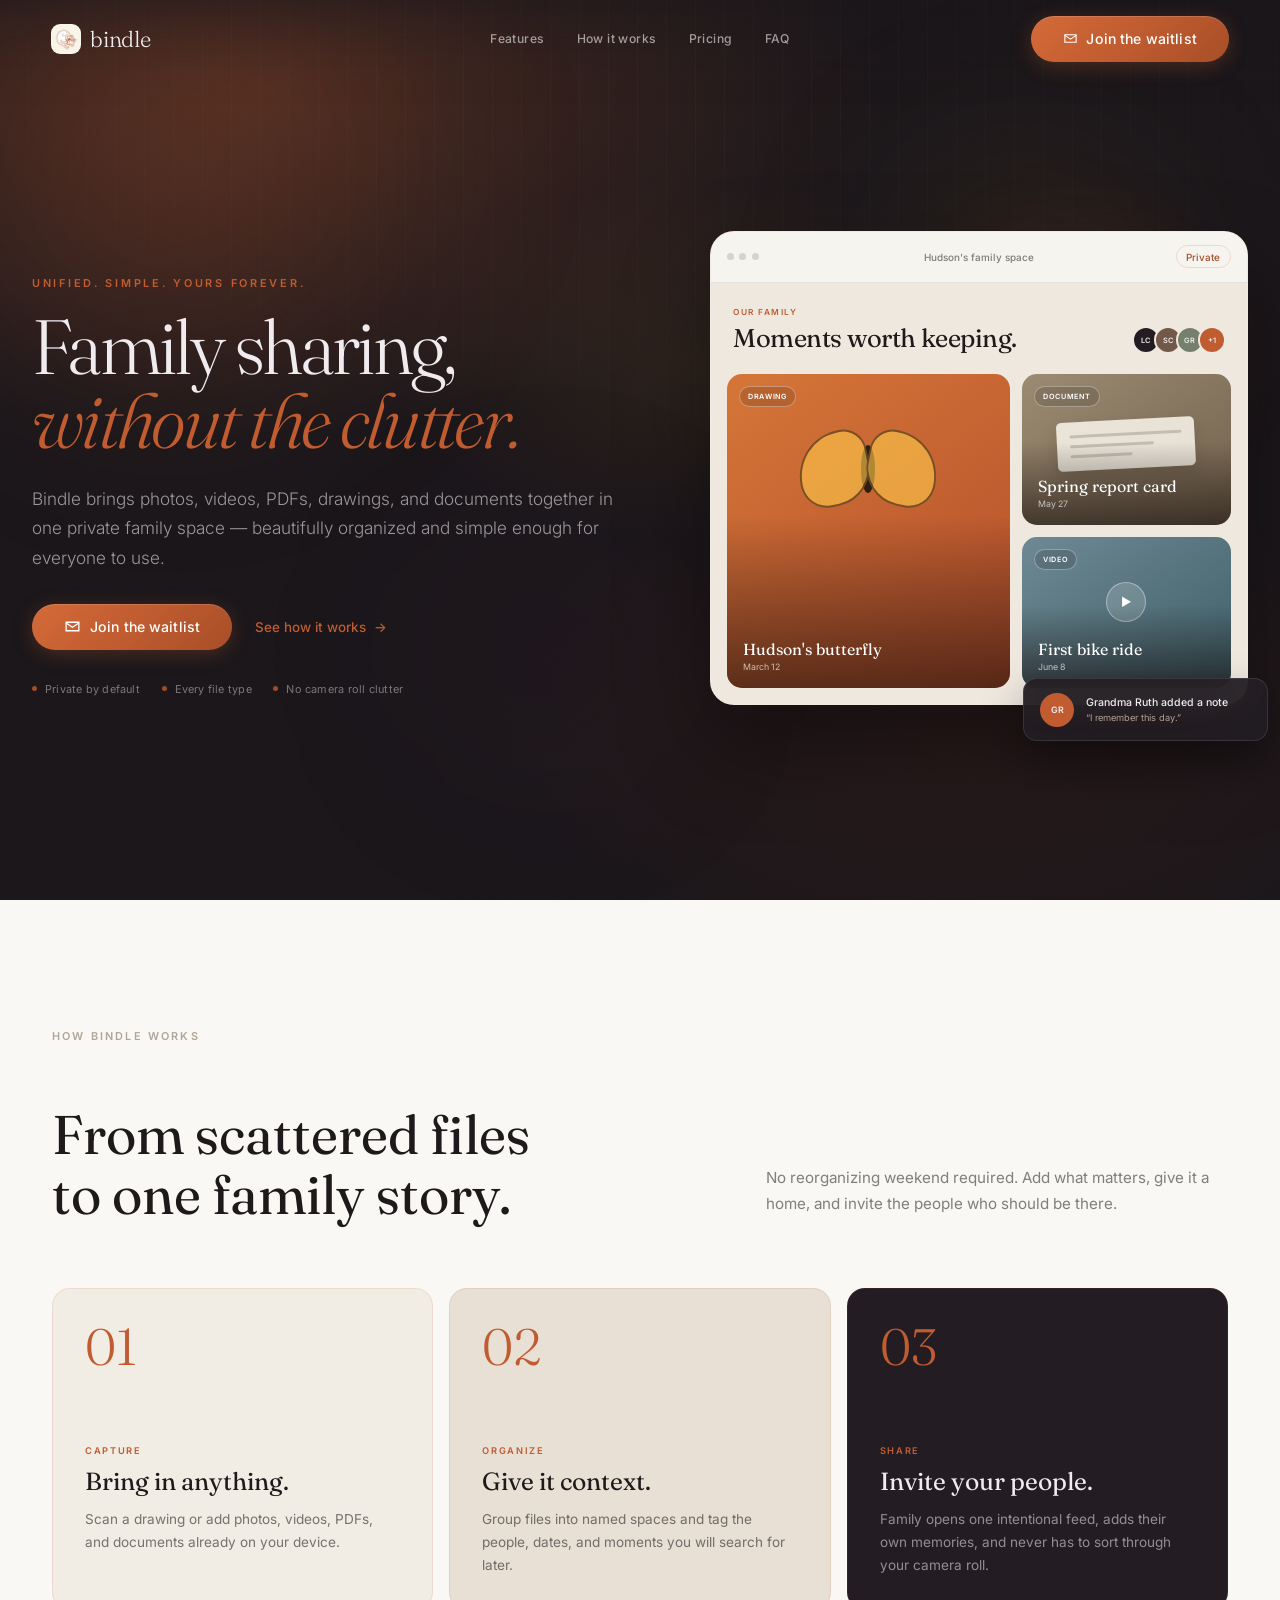
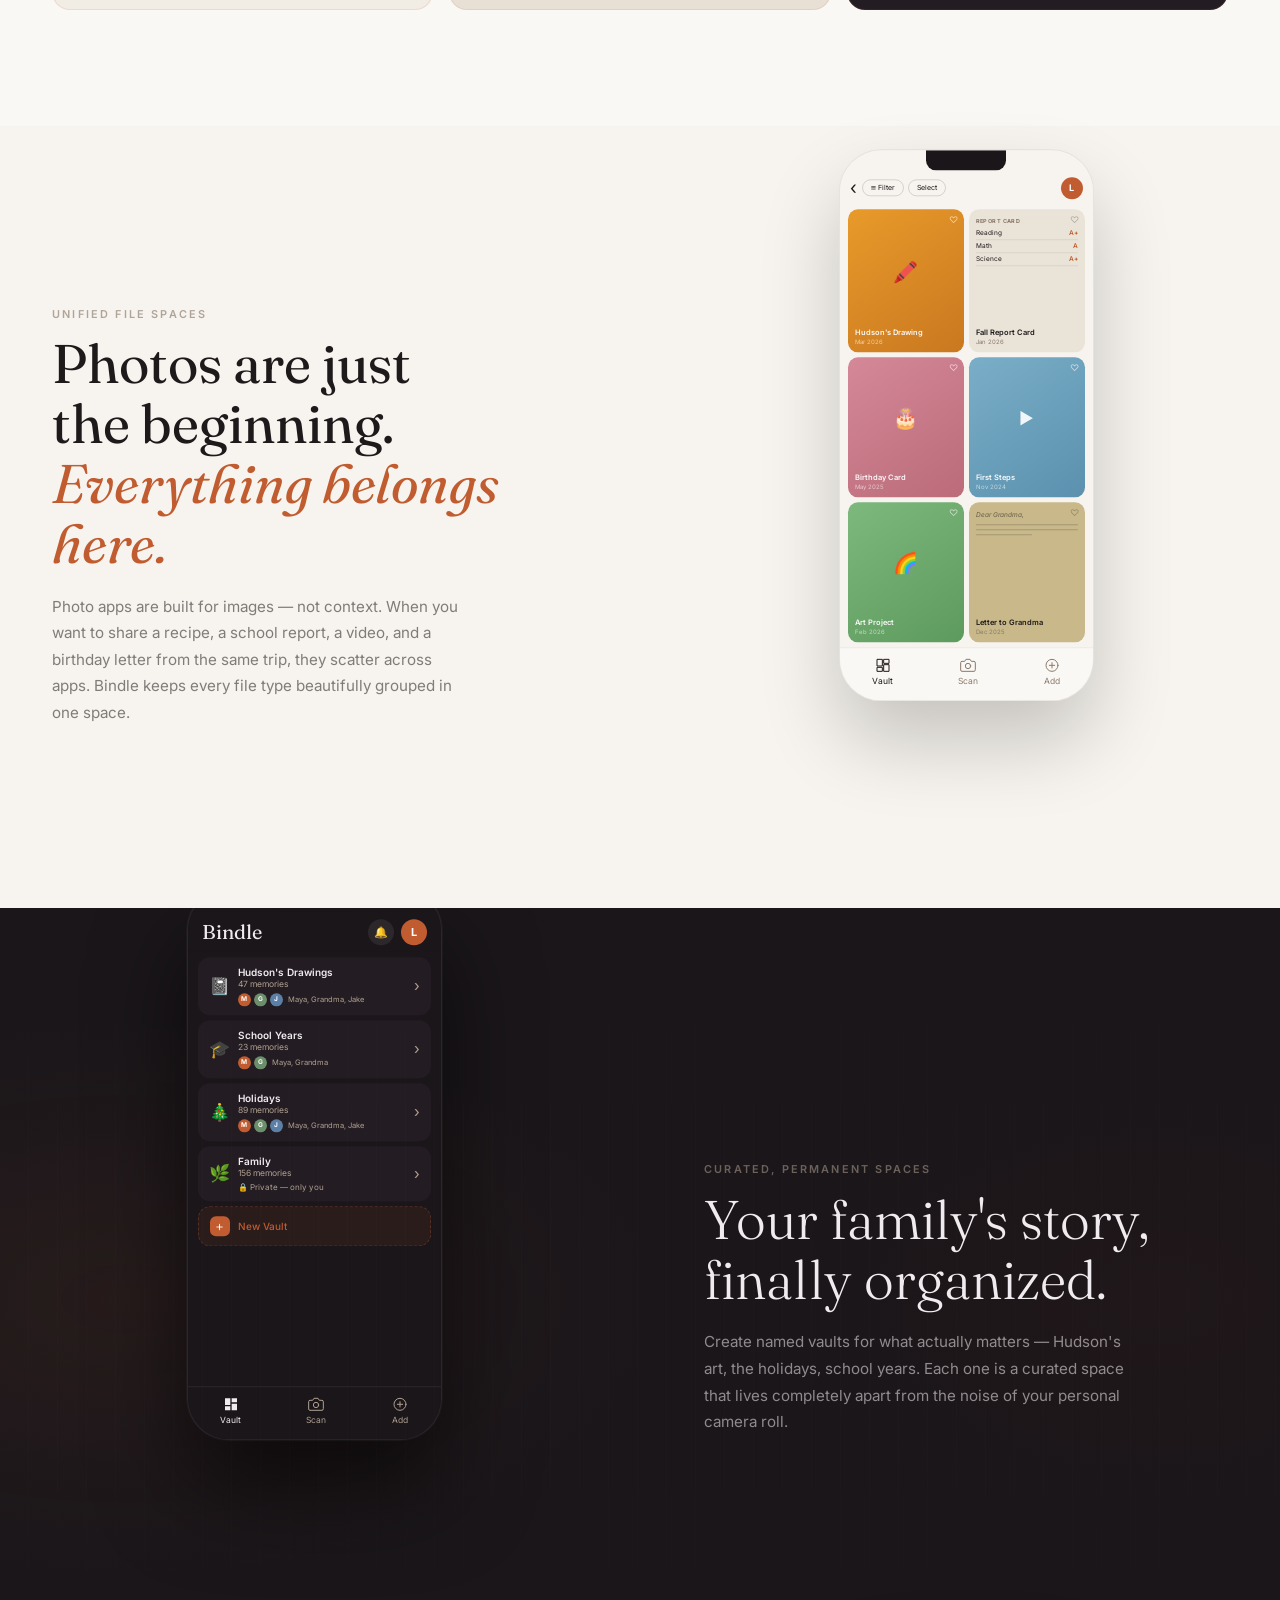
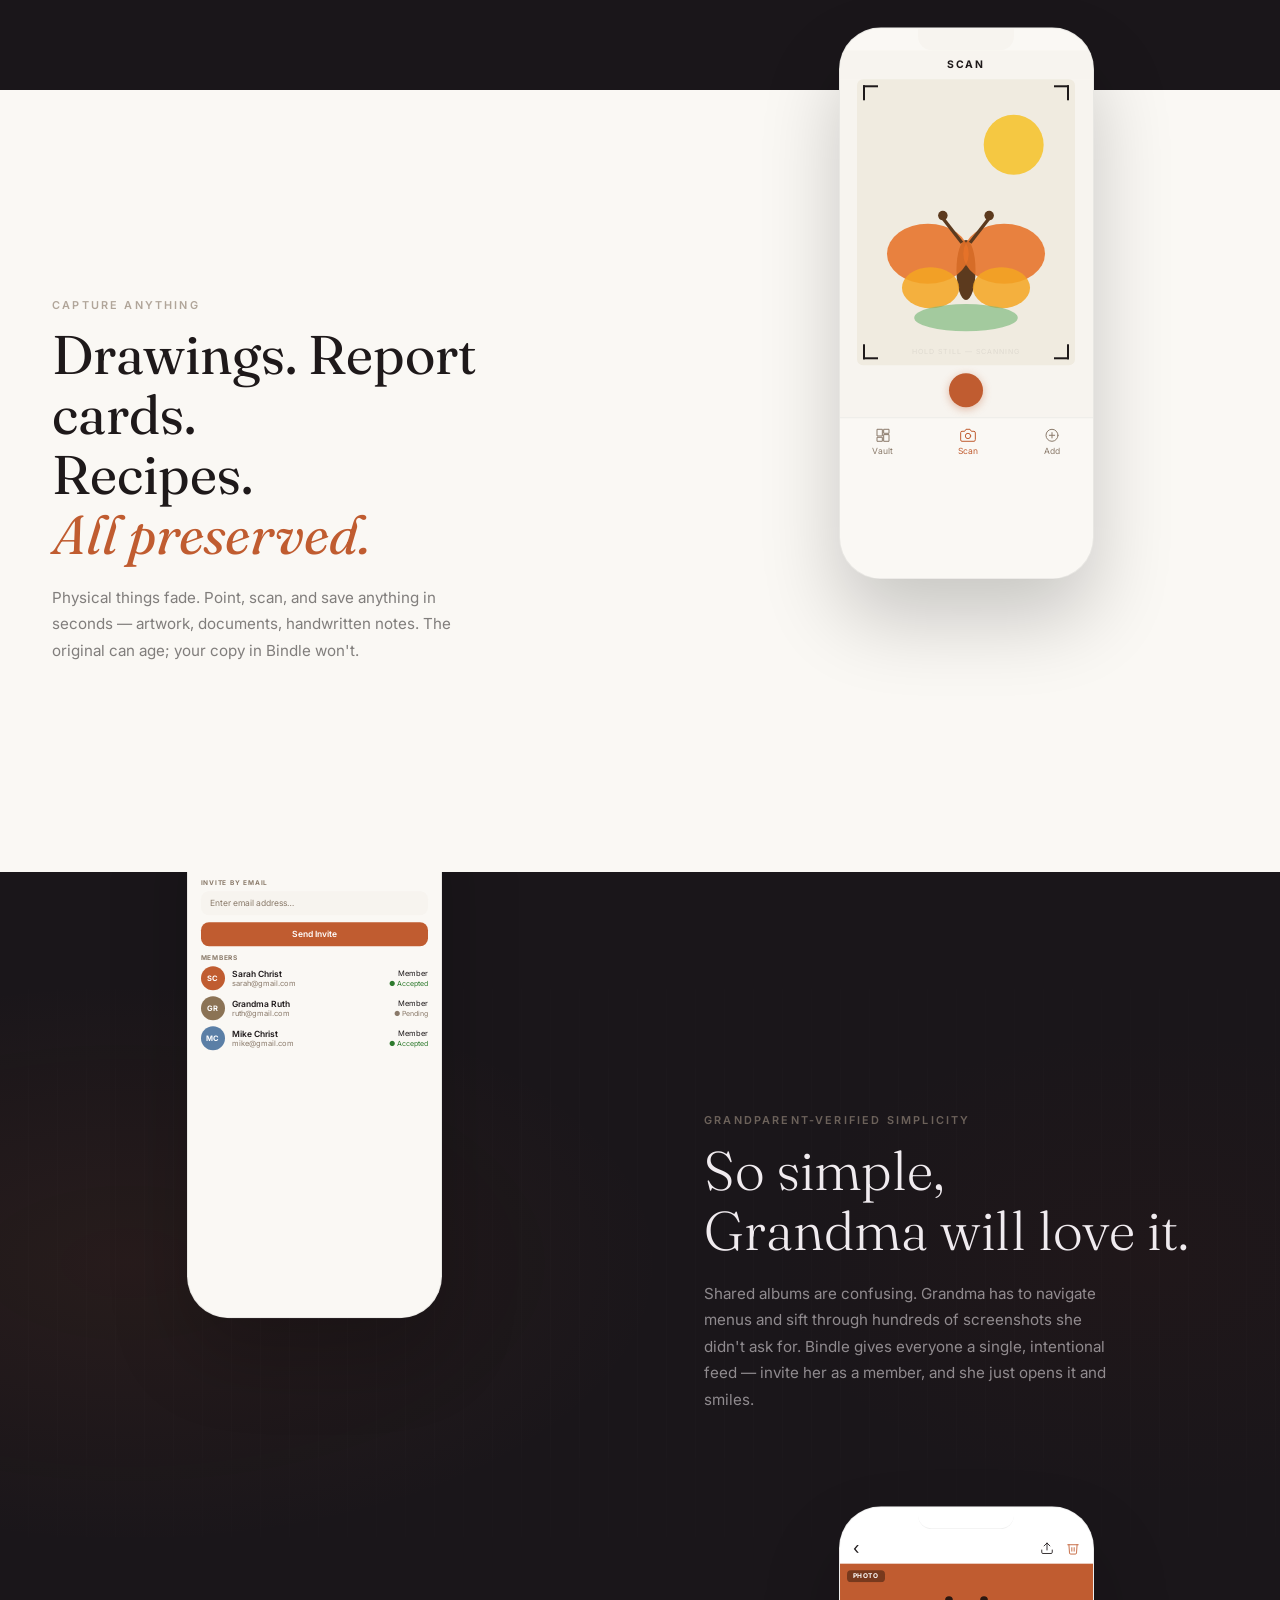
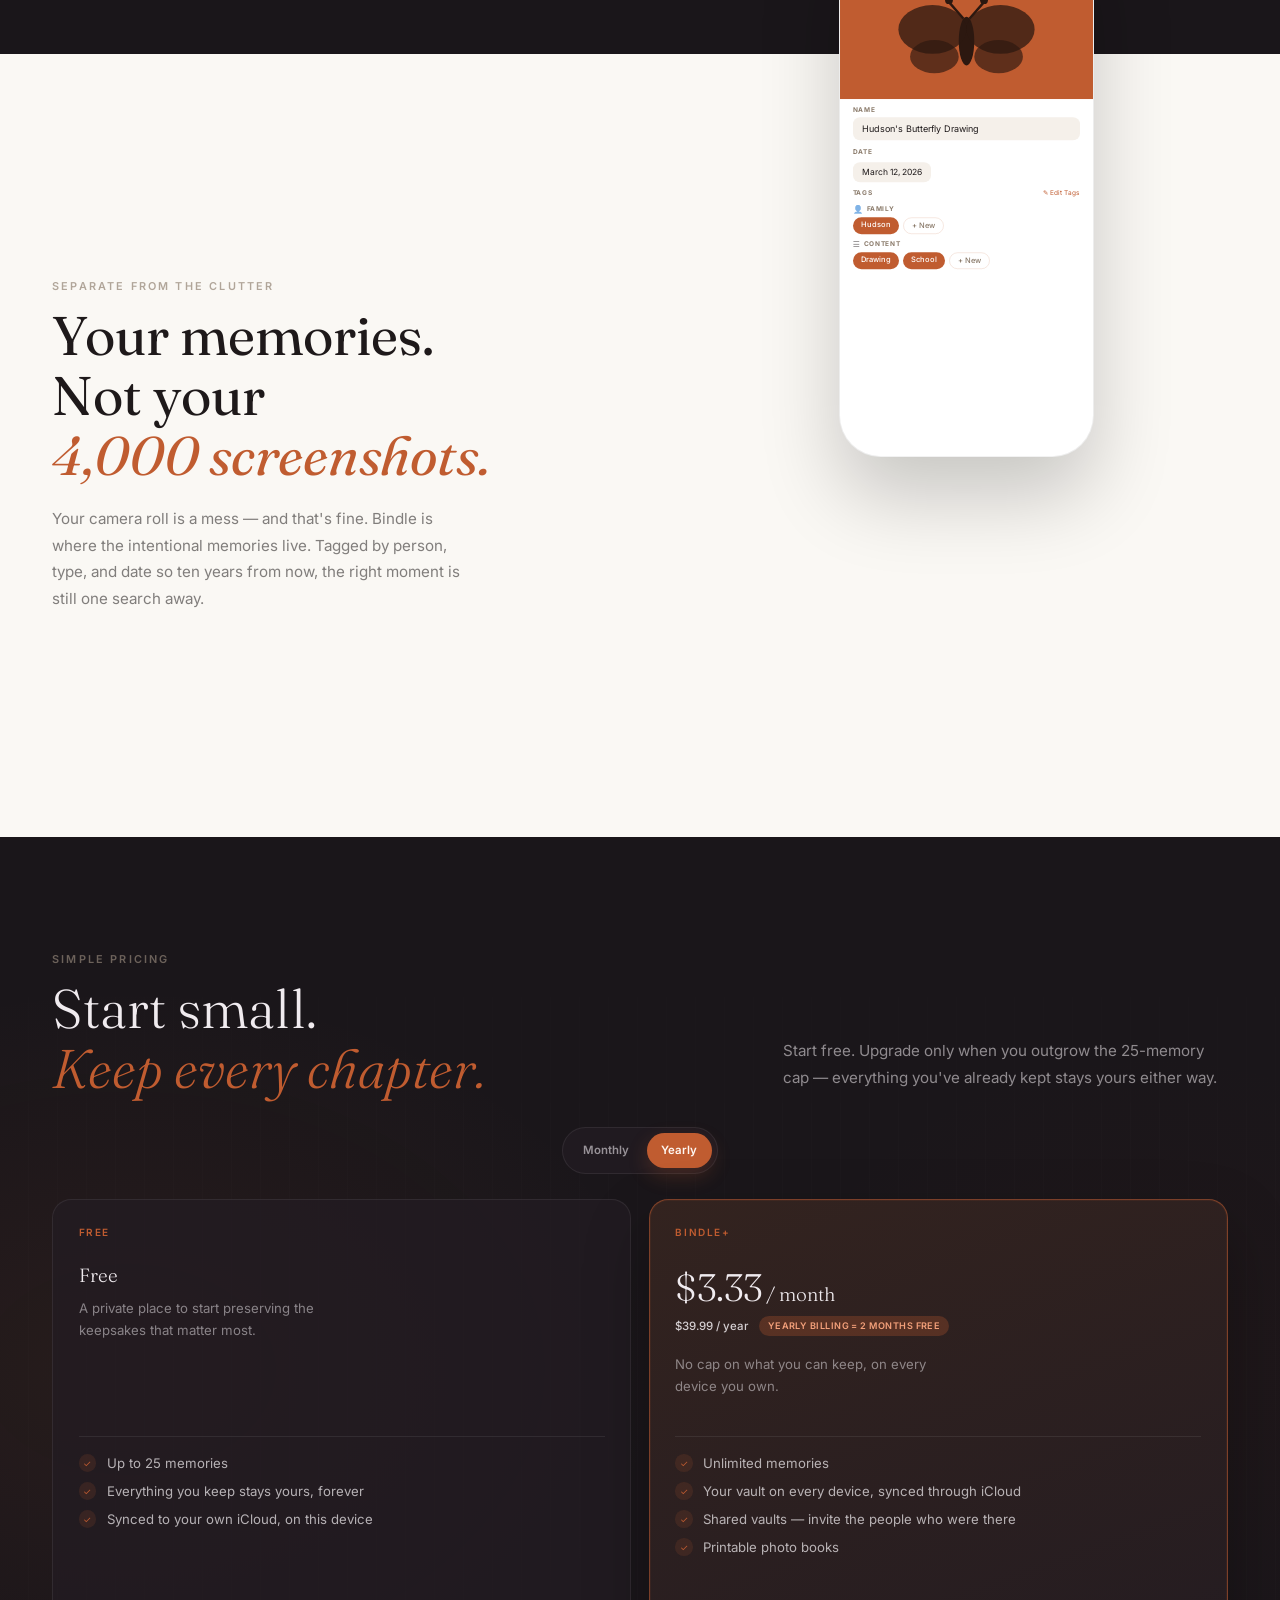
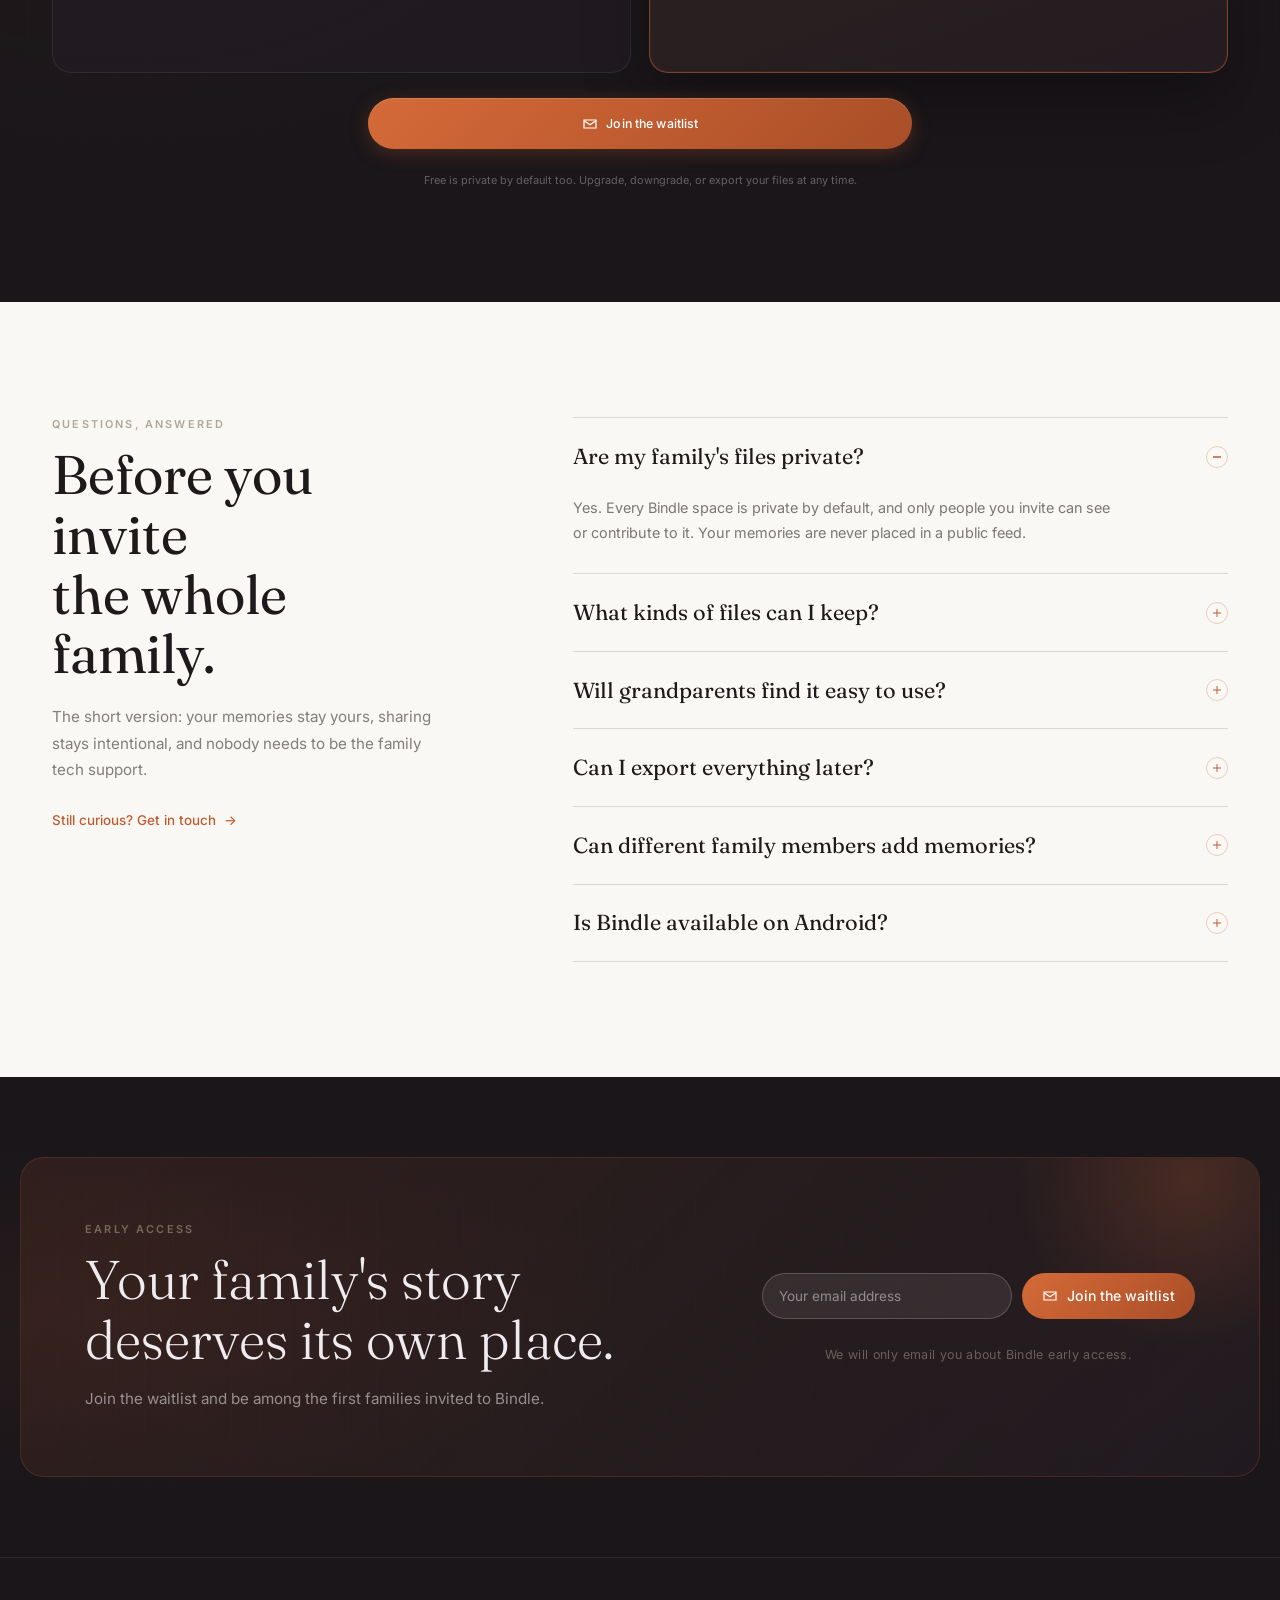
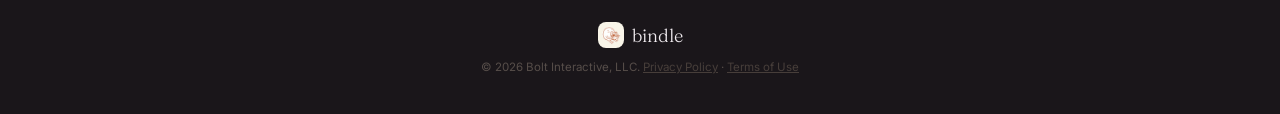
==== index.html @ a17c552b "Changes" ====
<!DOCTYPE html>
<html lang="en">
<head>
  <meta charset="UTF-8" />
  <meta name="viewport" content="width=device-width, initial-scale=1.0" />
  <title>Bindle — The Family Sharing App That Actually Works</title>
  <meta name="description" content="Bindle keeps photos, videos, PDFs, and drawings beautifully grouped in private family spaces — completely separate from your camera roll, simple enough for Grandma." />
  <link rel="preconnect" href="https://fonts.googleapis.com" />
  <link rel="preconnect" href="https://fonts.gstatic.com" crossorigin />
  <link href="https://fonts.googleapis.com/css2?family=Fraunces:ital,opsz,wght@0,9..144,300;0,9..144,400;0,9..144,500;1,9..144,300;1,9..144,400&amp;family=Inter:wght@300;400;500;600&amp;display=swap" rel="stylesheet" />
  <link rel="stylesheet" href="styles.css" />
  <link rel="icon" type="image/png" sizes="32x32" href="img/favicon-32.png" />
  <link rel="apple-touch-icon" sizes="180x180" href="img/favicon-180.png" />
</head>
<body>

<!-- ══════════════════════════════════════
     NAV
══════════════════════════════════════ -->
<!-- Scroll progress bar -->
<div class="scroll-progress" aria-hidden="true"></div>

<!-- Top gradient scrim -->
<div class="top-scrim" aria-hidden="true"></div>


<nav class="site-nav">
  <a class="nav-brand" href="#">
    <img class="nav-mark" src="img/bindle-mark@2x.png" width="30" height="30" alt="" aria-hidden="true" />
    <span class="nav-wordmark">bindle</span>
  </a>
  <div class="nav-links" aria-label="Main navigation">
    <a href="#memories">Features</a>
    <a href="#how-it-works">How it works</a>
    <a href="#pricing">Pricing</a>
    <a href="#faq">FAQ</a>
  </div>
  <a href="#waitlist" class="btn-cta nav-cta"><svg class="waitlist-icon" width="15" height="15" viewBox="0 0 24 24" fill="none" stroke="currentColor" stroke-width="1.8" aria-hidden="true"><path d="M3 6h18v12H3z"/><path d="m3 7 9 6 9-6"/></svg><span class="nav-cta-desktop-label">Join the waitlist</span><span class="nav-cta-mobile-label">Join</span></a>
</nav>


<!-- ══════════════════════════════════════
     HERO
══════════════════════════════════════ -->
<section class="hero" id="hero">
  <div class="hero-grain" aria-hidden="true"></div>
  <div class="hero-orb hero-orb-a" aria-hidden="true"></div>
  <div class="hero-orb hero-orb-b" aria-hidden="true"></div>
  <div class="hero-orb hero-orb-c" aria-hidden="true"></div>
  <div class="hero-inner">
    <div class="hero-layout">
      <div class="hero-copy">
        <p class="hero-caps">Unified. Simple. Yours forever.</p>
        <h1 class="hero-heading">Family sharing,<br><em>without the clutter.</em></h1>
        <p class="hero-sub">Bindle brings photos, videos, PDFs, drawings, and documents together in one private family space — beautifully organized and simple enough for everyone to use.</p>
        <div class="hero-actions">
          <a href="#waitlist" class="btn-cta hero-btn"><svg class="waitlist-icon" width="17" height="17" viewBox="0 0 24 24" fill="none" stroke="currentColor" stroke-width="1.8" aria-hidden="true"><path d="M3 6h18v12H3z"/><path d="m3 7 9 6 9-6"/></svg>Join the waitlist</a>
          <a href="#how-it-works" class="hero-link">See how it works <span aria-hidden="true">→</span></a>
        </div>
        <div class="hero-proof" aria-label="Bindle highlights">
          <span>Private by default</span>
          <span>Every file type</span>
          <span>No camera roll clutter</span>
        </div>
      </div>

      <!-- A product-first preview gives the opening screen a clear visual anchor. -->
      <div class="hero-product" aria-label="Preview of a Bindle family space">
        <div class="hero-product-window">
          <div class="hero-product-bar">
            <div class="hero-window-controls" aria-hidden="true">
              <span></span>
              <span></span>
              <span></span>
            </div>
            <span>Hudson's family space</span>
            <span class="hero-private">Private</span>
          </div>
          <div class="hero-product-header">
            <div>
              <p class="hero-product-kicker">OUR FAMILY</p>
              <h2>Moments worth keeping.</h2>
            </div>
            <div class="hero-family-avatars" aria-label="Four family members">
              <span>LC</span>
              <span>SC</span>
              <span>GR</span>
              <span>+1</span>
            </div>
          </div>
          <div class="hero-memory-grid">
            <article class="hero-memory-card hero-memory-card--drawing">
              <span class="hero-file-type">DRAWING</span>
              <div class="hero-butterfly" aria-hidden="true">
                <span></span>
              </div>
              <strong>Hudson's butterfly</strong>
              <small>March 12</small>
            </article>
            <article class="hero-memory-card hero-memory-card--document">
              <span class="hero-file-type">DOCUMENT</span>
              <div class="hero-report" aria-hidden="true">
                <span></span>
                <span></span>
                <span></span>
              </div>
              <strong>Spring report card</strong>
              <small>May 27</small>
            </article>
            <article class="hero-memory-card hero-memory-card--video">
              <span class="hero-file-type">VIDEO</span>
              <div class="hero-play" aria-hidden="true">▶</div>
              <strong>First bike ride</strong>
              <small>June 8</small>
            </article>
          </div>
        </div>
        <div class="hero-notification">
          <span class="hero-notification-avatar">GR</span>
          <div>
            <strong>Grandma Ruth added a note</strong>
            <span>“I remember this day.”</span>
          </div>
        </div>
      </div>
    </div>

  </div>
</section>


<!-- ══════════════════════════════════════
     HOW IT WORKS
══════════════════════════════════════ -->
<section class="process-section light-section" id="how-it-works">
  <div class="container">
    <div class="section-intro reveal">
      <p class="eyebrow">HOW BINDLE WORKS</p>
      <h2 class="display-dark">From scattered files<br>to one family story.</h2>
      <p class="body-dark">No reorganizing weekend required. Add what matters, give it a home, and invite the people who should be there.</p>
    </div>
    <div class="process-grid">
      <article class="process-card reveal">
        <span class="process-number">01</span>
        <p class="process-label">CAPTURE</p>
        <h3>Bring in anything.</h3>
        <p>Scan a drawing or add photos, videos, PDFs, and documents already on your device.</p>
      </article>
      <article class="process-card reveal" style="transition-delay:.1s">
        <span class="process-number">02</span>
        <p class="process-label">ORGANIZE</p>
        <h3>Give it context.</h3>
        <p>Group files into named spaces and tag the people, dates, and moments you will search for later.</p>
      </article>
      <article class="process-card reveal" style="transition-delay:.2s">
        <span class="process-number">03</span>
        <p class="process-label">SHARE</p>
        <h3>Invite your people.</h3>
        <p>Family opens one intentional feed, adds their own memories, and never has to sort through your camera roll.</p>
      </article>
    </div>
  </div>
</section>


<!-- ══════════════════════════════════════
     VAULT GRID SHOWCASE  (light)
══════════════════════════════════════ -->
<section class="showcase cream-section" id="memories">
  <div class="container showcase-layout reverse">

    <div class="showcase-phone reveal">
      <div class="phone-wrap">
        <div class="phone light-phone" style="background:#F7F4EF">
          <div class="phone-notch" style="background:#1A161A; border-radius:0 0 10px 10px; width:80px; height:20px;"></div>
          <div class="phone-screen">

            <div class="vg-nav">
              <div class="vg-back">‹</div>
              <div class="vg-pills">
                <div class="vg-pill">≡ Filter</div>
                <div class="vg-pill">Select</div>
              </div>
              <div class="avatar-dot" style="background:var(--accent); width:22px; height:22px; font-size:9px;">L</div>
            </div>

            <div class="memory-grid">
              <div class="mem-tile" style="background:linear-gradient(145deg,#E89A2A,#C97820)">
                <span class="mem-fav">♡</span>
                <div class="mem-icon">🖍️</div>
                <div class="mem-info"><div class="mem-title">Hudson's Drawing</div><div class="mem-date">Mar 2026</div></div>
              </div>
              <div class="mem-tile mem-tile-light" style="background:#EAE3D8">
                <span class="mem-fav dark">♡</span>
                <div class="mem-report">
                  <div class="mem-report-title">REPORT CARD</div>
                  <div class="mem-report-row"><span>Reading</span><span class="grade">A+</span></div>
                  <div class="mem-report-row"><span>Math</span><span class="grade">A</span></div>
                  <div class="mem-report-row"><span>Science</span><span class="grade">A+</span></div>
                </div>
                <div class="mem-info"><div class="mem-title dark-txt">Fall Report Card</div><div class="mem-date dark-txt">Jan 2026</div></div>
              </div>
              <div class="mem-tile" style="background:linear-gradient(145deg,#D48898,#BB6B7A)">
                <span class="mem-fav">♡</span>
                <div class="mem-icon">🎂</div>
                <div class="mem-info"><div class="mem-title">Birthday Card</div><div class="mem-date">May 2025</div></div>
              </div>
              <div class="mem-tile" style="background:linear-gradient(145deg,#7AAEC8,#5B91AE)">
                <span class="mem-fav">♡</span>
                <div class="mem-play">▶</div>
                <div class="mem-info"><div class="mem-title">First Steps</div><div class="mem-date">Nov 2024</div></div>
              </div>
              <div class="mem-tile" style="background:linear-gradient(145deg,#7DB87D,#5D9A5D)">
                <span class="mem-fav">♡</span>
                <div class="mem-icon">🌈</div>
                <div class="mem-info"><div class="mem-title">Art Project</div><div class="mem-date">Feb 2026</div></div>
              </div>
              <div class="mem-tile mem-tile-light" style="background:#C8B88A">
                <span class="mem-fav dark">♡</span>
                <div class="mem-letter">
                  <div class="letter-salutation">Dear Grandma,</div>
                  <div class="letter-line"></div>
                  <div class="letter-line"></div>
                  <div class="letter-line short"></div>
                </div>
                <div class="mem-info"><div class="mem-title dark-txt">Letter to Grandma</div><div class="mem-date dark-txt">Dec 2025</div></div>
              </div>
            </div>

            <div class="tab-bar">
              <div class="tab tab-active">
                <svg width="16" height="16" viewBox="0 0 24 24" fill="none" stroke="currentColor" stroke-width="1.5"><path d="M3 13h8V3H3v10zm0 8h8v-6H3v6zm10 0h8V11h-8v10zm0-18v6h8V3h-8z"/></svg>
                <span>Vault</span>
              </div>
              <div class="tab">
                <svg width="16" height="16" viewBox="0 0 24 24" fill="none" stroke="currentColor" stroke-width="1.5" stroke-linecap="round"><path d="M23 19a2 2 0 01-2 2H3a2 2 0 01-2-2V8a2 2 0 012-2h4l2-3h6l2 3h4a2 2 0 012 2z"/><circle cx="12" cy="13" r="4"/></svg>
                <span>Scan</span>
              </div>
              <div class="tab">
                <svg width="16" height="16" viewBox="0 0 24 24" fill="none" stroke="currentColor" stroke-width="1.5" stroke-linecap="round"><circle cx="12" cy="12" r="9"/><path d="M12 8v8M8 12h8"/></svg>
                <span>Add</span>
              </div>
            </div>

          </div>
        </div>
      </div>
    </div>

    <div class="showcase-text reveal" style="transition-delay:.15s">
      <p class="eyebrow">UNIFIED FILE SPACES</p>
      <h2 class="display-dark">Photos are just<br>the beginning.<br><em>Everything belongs here.</em></h2>
      <p class="body-dark">Photo apps are built for images — not context. When you want to share a recipe, a school report, a video, and a birthday letter from the same trip, they scatter across apps. Bindle keeps every file type beautifully grouped in one space.</p>
    </div>

  </div>
</section>


<!-- ══════════════════════════════════════
     VAULT SHOWCASE  (dark)
══════════════════════════════════════ -->
<section class="showcase dark-section" id="vault">
  <div class="container showcase-layout reverse">

    <div class="showcase-text reveal">
      <p class="eyebrow light-eye">CURATED, PERMANENT SPACES</p>
      <h2 class="display-light">Your family's story,<br>finally organized.</h2>
      <p class="body-light">Create named vaults for what actually matters — Hudson's art, the holidays, school years. Each one is a curated space that lives completely apart from the noise of your personal camera roll.</p>
    </div>

    <div class="showcase-phone reveal" style="transition-delay:.15s">
      <div class="phone-wrap">
        <div class="phone dark-phone">
          <div class="phone-notch dark-notch"></div>
          <div class="phone-screen">

            <div class="app-bar">
              <span class="app-bar-title display-sm">Bindle</span>
              <div class="app-bar-right">
                <div class="icon-badge">🔔</div>
                <div class="avatar-dot">L</div>
              </div>
            </div>

            <div class="vault-list">
              <div class="vault-row">
                <span class="v-emoji">📓</span>
                <div class="v-info">
                  <div class="v-name">Hudson's Drawings</div>
                  <div class="v-count">47 memories</div>
                  <div class="v-shared">
                    <span class="dot-avatar" style="background:#C05C30">M</span>
                    <span class="dot-avatar" style="background:#6B8E6B">G</span>
                    <span class="dot-avatar" style="background:#5B7FA6">J</span>
                    <span class="shared-txt">Maya, Grandma, Jake</span>
                  </div>
                </div>
                <span class="v-chev">›</span>
              </div>
              <div class="vault-row">
                <span class="v-emoji">🎓</span>
                <div class="v-info">
                  <div class="v-name">School Years</div>
                  <div class="v-count">23 memories</div>
                  <div class="v-shared">
                    <span class="dot-avatar" style="background:#C05C30">M</span>
                    <span class="dot-avatar" style="background:#6B8E6B">G</span>
                    <span class="shared-txt">Maya, Grandma</span>
                  </div>
                </div>
                <span class="v-chev">›</span>
              </div>
              <div class="vault-row">
                <span class="v-emoji">🎄</span>
                <div class="v-info">
                  <div class="v-name">Holidays</div>
                  <div class="v-count">89 memories</div>
                  <div class="v-shared">
                    <span class="dot-avatar" style="background:#C05C30">M</span>
                    <span class="dot-avatar" style="background:#6B8E6B">G</span>
                    <span class="dot-avatar" style="background:#5B7FA6">J</span>
                    <span class="shared-txt">Maya, Grandma, Jake</span>
                  </div>
                </div>
                <span class="v-chev">›</span>
              </div>
              <div class="vault-row">
                <span class="v-emoji">🌿</span>
                <div class="v-info">
                  <div class="v-name">Family</div>
                  <div class="v-count">156 memories</div>
                  <div class="v-private">🔒 Private — only you</div>
                </div>
                <span class="v-chev">›</span>
              </div>
              <div class="vault-new">
                <span class="new-plus">+</span>
                <span class="new-label">New Vault</span>
              </div>
            </div>

            <div class="tab-bar dark-tab">
              <div class="tab tab-active">
                <svg width="16" height="16" viewBox="0 0 24 24" fill="currentColor"><path d="M3 13h8V3H3v10zm0 8h8v-6H3v6zm10 0h8V11h-8v10zm0-18v6h8V3h-8z"/></svg>
                <span>Vault</span>
              </div>
              <div class="tab">
                <svg width="16" height="16" viewBox="0 0 24 24" fill="none" stroke="currentColor" stroke-width="1.5" stroke-linecap="round"><path d="M23 19a2 2 0 01-2 2H3a2 2 0 01-2-2V8a2 2 0 012-2h4l2-3h6l2 3h4a2 2 0 012 2z"/><circle cx="12" cy="13" r="4"/></svg>
                <span>Scan</span>
              </div>
              <div class="tab">
                <svg width="16" height="16" viewBox="0 0 24 24" fill="none" stroke="currentColor" stroke-width="1.5" stroke-linecap="round"><circle cx="12" cy="12" r="9"/><path d="M12 8v8M8 12h8"/></svg>
                <span>Add</span>
              </div>
            </div>

          </div>
        </div>
      </div>
    </div>

  </div>
</section>


<!-- ══════════════════════════════════════
     SCAN SHOWCASE  (light)
══════════════════════════════════════ -->
<section class="showcase light-section" id="scan">
  <div class="container showcase-layout reverse">

    <div class="showcase-phone reveal">
      <div class="phone-wrap">
        <div class="phone light-phone">
          <div class="phone-notch light-notch"></div>
          <div class="phone-screen">

            <div class="scan-bar">
              <span class="scan-title">SCAN</span>
            </div>

            <div class="scan-view">
              <div class="scan-frame">
                <div class="corner-tl"></div>
                <div class="corner-tr"></div>
                <div class="corner-bl"></div>
                <div class="corner-br"></div>
                <!-- Child's butterfly drawing recreation -->
                <svg viewBox="0 0 160 210" class="scan-art" aria-hidden="true">
                  <circle cx="115" cy="48" r="22" fill="#F5C842"/>
                  <ellipse cx="80" cy="140" rx="7" ry="22" fill="#5C3A1E"/>
                  <ellipse cx="52" cy="128" rx="30" ry="22" fill="#E8732A" opacity=".88"/>
                  <ellipse cx="108" cy="128" rx="30" ry="22" fill="#E8732A" opacity=".88"/>
                  <ellipse cx="54" cy="153" rx="21" ry="15" fill="#F5A623" opacity=".85"/>
                  <ellipse cx="106" cy="153" rx="21" ry="15" fill="#F5A623" opacity=".85"/>
                  <line x1="77" y1="120" x2="63" y2="102" stroke="#5C3A1E" stroke-width="2.5"/>
                  <line x1="83" y1="120" x2="97" y2="102" stroke="#5C3A1E" stroke-width="2.5"/>
                  <circle cx="63" cy="100" r="3.5" fill="#5C3A1E"/>
                  <circle cx="97" cy="100" r="3.5" fill="#5C3A1E"/>
                  <ellipse cx="80" cy="175" rx="38" ry="10" fill="#7CB87C" opacity=".65"/>
                </svg>
                <div class="scan-scanning">HOLD STILL — SCANNING</div>
              </div>
              <div class="scan-btn-row">
                <div class="shutter-btn"></div>
              </div>
            </div>

            <div class="tab-bar">
              <div class="tab">
                <svg width="16" height="16" viewBox="0 0 24 24" fill="none" stroke="currentColor" stroke-width="1.5"><path d="M3 13h8V3H3v10zm0 8h8v-6H3v6zm10 0h8V11h-8v10zm0-18v6h8V3h-8z"/></svg>
                <span>Vault</span>
              </div>
              <div class="tab tab-accent">
                <svg width="16" height="16" viewBox="0 0 24 24" fill="none" stroke="currentColor" stroke-width="1.5" stroke-linecap="round"><path d="M23 19a2 2 0 01-2 2H3a2 2 0 01-2-2V8a2 2 0 012-2h4l2-3h6l2 3h4a2 2 0 012 2z"/><circle cx="12" cy="13" r="4"/></svg>
                <span>Scan</span>
              </div>
              <div class="tab">
                <svg width="16" height="16" viewBox="0 0 24 24" fill="none" stroke="currentColor" stroke-width="1.5" stroke-linecap="round"><circle cx="12" cy="12" r="9"/><path d="M12 8v8M8 12h8"/></svg>
                <span>Add</span>
              </div>
            </div>

          </div>
        </div>
      </div>
    </div>

    <div class="showcase-text reveal" style="transition-delay:.15s">
      <p class="eyebrow">CAPTURE ANYTHING</p>
      <h2 class="display-dark">Drawings. Report cards.<br>Recipes.<br><em>All preserved.</em></h2>
      <p class="body-dark">Physical things fade. Point, scan, and save anything in seconds — artwork, documents, handwritten notes. The original can age; your copy in Bindle won't.</p>
    </div>

  </div>
</section>


<!-- ══════════════════════════════════════
     SHARE SHOWCASE  (dark)
══════════════════════════════════════ -->
<section class="showcase dark-section" id="share">
  <div class="container showcase-layout reverse">

    <div class="showcase-text reveal">
      <p class="eyebrow light-eye">GRANDPARENT-VERIFIED SIMPLICITY</p>
      <h2 class="display-light">So simple,<br>Grandma will love it.</h2>
      <p class="body-light">Shared albums are confusing. Grandma has to navigate menus and sift through hundreds of screenshots she didn't ask for. Bindle gives everyone a single, intentional feed — invite her as a member, and she just opens it and smiles.</p>
    </div>

    <div class="showcase-phone reveal" style="transition-delay:.15s">
      <div class="phone-wrap">
        <div class="phone light-phone">
          <div class="phone-notch light-notch"></div>
          <div class="phone-screen">

            <div class="share-screen">
              <div class="share-head">
                <span class="share-title-text">Manage Sharing</span>
                <span class="share-done-btn">Done</span>
              </div>
              <div class="share-counts">
                <div class="share-count-col" style="flex:none;margin:0 auto">
                  <div class="sc-label">Members</div>
                  <div class="sc-val">3 of 10</div>
                </div>
              </div>
              <div class="field-label">INVITE BY EMAIL</div>
              <div class="invite-field">Enter email address…</div>
              <div class="send-invite">Send Invite</div>
              <div class="field-label collab-title">MEMBERS</div>
              <div class="collab-list">
                <div class="collab-row">
                  <div class="c-avatar" style="background:#C05C30">SC</div>
                  <div class="c-info">
                    <div class="c-name">Sarah Christ</div>
                    <div class="c-email">sarah@gmail.com</div>
                  </div>
                  <div class="c-status">
                    <div class="c-role">Member</div>
                    <div class="c-badge accepted">● Accepted</div>
                  </div>
                </div>
                <div class="collab-row">
                  <div class="c-avatar" style="background:#8B7355">GR</div>
                  <div class="c-info">
                    <div class="c-name">Grandma Ruth</div>
                    <div class="c-email">ruth@gmail.com</div>
                  </div>
                  <div class="c-status">
                    <div class="c-role">Member</div>
                    <div class="c-badge pending">● Pending</div>
                  </div>
                </div>
                <div class="collab-row">
                  <div class="c-avatar" style="background:#5B7FA6">MC</div>
                  <div class="c-info">
                    <div class="c-name">Mike Christ</div>
                    <div class="c-email">mike@gmail.com</div>
                  </div>
                  <div class="c-status">
                    <div class="c-role">Member</div>
                    <div class="c-badge accepted">● Accepted</div>
                  </div>
                </div>
              </div>
            </div>

          </div>
        </div>
      </div>
    </div>

  </div>
</section>


<!-- ══════════════════════════════════════
     TAGS SHOWCASE  (light)
══════════════════════════════════════ -->
<section class="showcase light-section" id="tags">
  <div class="container showcase-layout reverse">

    <div class="showcase-phone reveal">
      <div class="phone-wrap">
        <div class="phone light-phone" style="background:#fff">
          <div class="phone-notch" style="background:#fff; border-bottom:1px solid rgba(0,0,0,.06)"></div>
          <div class="phone-screen">

            <div class="tag-header">
              <span class="back-arrow">‹</span>
              <div class="tag-actions">
                <svg width="14" height="14" viewBox="0 0 24 24" fill="none" stroke="currentColor" stroke-width="1.5" stroke-linecap="round"><path d="M21 15v4a2 2 0 01-2 2H5a2 2 0 01-2-2v-4"/><polyline points="17 8 12 3 7 8"/><line x1="12" y1="3" x2="12" y2="15"/></svg>
                <svg width="14" height="14" viewBox="0 0 24 24" fill="none" stroke="#C05C30" stroke-width="1.5" stroke-linecap="round"><polyline points="3 6 5 6 21 6"/><path d="M19 6l-1 14a2 2 0 01-2 2H8a2 2 0 01-2-2L5 6"/><path d="M10 11v6M14 11v6"/></svg>
              </div>
            </div>

            <div class="tag-img">
              <div class="photo-pill">PHOTO</div>
              <svg viewBox="0 0 260 140" aria-hidden="true" style="display:block;width:100%">
                <rect width="260" height="140" fill="#C05C30"/>
                <ellipse cx="130" cy="80" rx="8" ry="25" fill="#2C1810"/>
                <ellipse cx="95" cy="68" rx="35" ry="25" fill="#2C1810" opacity=".75"/>
                <ellipse cx="165" cy="68" rx="35" ry="25" fill="#2C1810" opacity=".75"/>
                <ellipse cx="97" cy="96" rx="25" ry="17" fill="#2C1810" opacity=".65"/>
                <ellipse cx="163" cy="96" rx="25" ry="17" fill="#2C1810" opacity=".65"/>
                <line x1="127" y1="57" x2="112" y2="40" stroke="#2C1810" stroke-width="2.5"/>
                <line x1="133" y1="57" x2="148" y2="40" stroke="#2C1810" stroke-width="2.5"/>
                <circle cx="112" cy="38" r="4" fill="#2C1810"/>
                <circle cx="148" cy="38" r="4" fill="#2C1810"/>
              </svg>
            </div>

            <div class="tag-body">
              <div class="field-label-sm">NAME</div>
              <div class="tag-field-val">Hudson's Butterfly Drawing</div>
              <div class="field-label-sm">DATE</div>
              <div class="tag-date-val">March 12, 2026</div>
              <div class="field-label-sm tags-row-label">TAGS <span class="edit-tags">✎ Edit Tags</span></div>
              <div class="tag-group">
                <div class="tag-cat-row">
                  <span class="tag-cat-icon">👤</span>
                  <span class="tag-cat-name">FAMILY</span>
                </div>
                <div class="chip-row">
                  <span class="chip filled">Hudson</span>
                  <span class="chip outline">+ New</span>
                </div>
                <div class="tag-cat-row" style="margin-top:5px">
                  <span class="tag-cat-icon">☰</span>
                  <span class="tag-cat-name">CONTENT</span>
                </div>
                <div class="chip-row">
                  <span class="chip filled">Drawing</span>
                  <span class="chip filled">School</span>
                  <span class="chip outline">+ New</span>
                </div>
              </div>
            </div>

          </div>
        </div>
      </div>
    </div>

    <div class="showcase-text reveal" style="transition-delay:.15s">
      <p class="eyebrow">SEPARATE FROM THE CLUTTER</p>
      <h2 class="display-dark">Your memories.<br>Not your<br><em>4,000 screenshots.</em></h2>
      <p class="body-dark">Your camera roll is a mess — and that's fine. Bindle is where the intentional memories live. Tagged by person, type, and date so ten years from now, the right moment is still one search away.</p>
    </div>

  </div>
</section>


<!-- ══════════════════════════════════════
     PRICING
══════════════════════════════════════ -->
<section class="pricing-section dark-section" id="pricing">
  <div class="container">
    <div class="pricing-heading reveal">
      <div>
        <p class="eyebrow light-eye">SIMPLE PRICING</p>
        <h2 class="display-light">Start small.<br><em>Keep every chapter.</em></h2>
      </div>
      <p class="body-light">Start free. Upgrade only when you outgrow the 25-memory cap — everything you've already kept stays yours either way.</p>
    </div>
    <div class="pricing-billing-toggle reveal" role="group" aria-label="Billing frequency">
      <button class="pricing-billing-option" type="button" data-pricing-billing="monthly" aria-pressed="false">Monthly</button>
      <button class="pricing-billing-option is-selected" type="button" data-pricing-billing="yearly" aria-pressed="true">Yearly</button>
    </div>
    <div class="pricing-grid">
      <article class="pricing-card reveal">
        <div class="pricing-card-top">
          <p class="pricing-name">Free</p>
          <p class="pricing-price">Free</p>
          <p class="pricing-description">A private place to start preserving the keepsakes that matter most.</p>
        </div>
        <ul class="pricing-features">
          <li>Up to 25 memories</li>
          <li>Everything you keep stays yours, forever</li>
          <li>Synced to your own iCloud, on this device</li>
        </ul>
      </article>

      <article class="pricing-card pricing-card--featured reveal" style="transition-delay:.1s">
        <div class="pricing-card-top">
          <p class="pricing-name">Bindle+</p>
          <p class="pricing-price" data-monthly-price="$3.99" data-yearly-monthly-price="$3.33"><span>$3.33</span> / month</p>
          <p class="pricing-yearly" data-monthly-detail="Billed monthly" data-yearly-total="$39.99 / year" data-yearly-savings="Yearly billing = 2 months free"><strong>$39.99 / year</strong><span>Yearly billing = 2 months free</span></p>
          <p class="pricing-description">No cap on what you can keep, on every device you own.</p>
        </div>
        <ul class="pricing-features">
          <li>Unlimited memories</li>
          <li>Your vault on every device, synced through iCloud</li>
          <li>Shared vaults — invite the people who were there</li>
          <li>Printable photo books</li>
        </ul>
      </article>
    </div>
    <a href="#waitlist" class="btn-cta pricing-cta reveal"><svg class="waitlist-icon" width="16" height="16" viewBox="0 0 24 24" fill="none" stroke="currentColor" stroke-width="1.8" aria-hidden="true"><path d="M3 6h18v12H3z"/><path d="m3 7 9 6 9-6"/></svg>Join the waitlist</a>
    <p class="pricing-note">Free is private by default too. Upgrade, downgrade, or export your files at any time.</p>
  </div>
</section>


<!-- ══════════════════════════════════════
     FAQ
══════════════════════════════════════ -->
<section class="faq-section light-section" id="faq">
  <div class="container faq-layout">
    <div class="faq-intro reveal">
      <p class="eyebrow">QUESTIONS, ANSWERED</p>
      <h2 class="display-dark">Before you invite<br>the whole family.</h2>
      <p class="body-dark">The short version: your memories stay yours, sharing stays intentional, and nobody needs to be the family tech support.</p>
      <a href="#" class="hero-link faq-contact">Still curious? Get in touch <span aria-hidden="true">→</span></a>
    </div>

    <div class="faq-list reveal">
      <details class="faq-item" open>
        <summary>
          <span>Are my family's files private?</span>
          <span class="faq-toggle" aria-hidden="true"></span>
        </summary>
        <p>Yes. Every Bindle space is private by default, and only people you invite can see or contribute to it. Your memories are never placed in a public feed.</p>
      </details>
      <details class="faq-item">
        <summary>
          <span>What kinds of files can I keep?</span>
          <span class="faq-toggle" aria-hidden="true"></span>
        </summary>
        <p>Photos, videos, PDFs, scanned artwork, school documents, recipes, letters, and other family files can all live together in the same organized space.</p>
      </details>
      <details class="faq-item">
        <summary>
          <span>Will grandparents find it easy to use?</span>
          <span class="faq-toggle" aria-hidden="true"></span>
        </summary>
        <p>That is a core part of Bindle's design. Invited family members open one clean feed with clear actions and no camera-roll clutter or buried sharing menus.</p>
      </details>
      <details class="faq-item">
        <summary>
          <span>Can I export everything later?</span>
          <span class="faq-toggle" aria-hidden="true"></span>
        </summary>
        <p>Yes. Every plan includes portable exports, so your original files and the family context around them are never locked into Bindle.</p>
      </details>
      <details class="faq-item">
        <summary>
          <span>Can different family members add memories?</span>
          <span class="faq-toggle" aria-hidden="true"></span>
        </summary>
        <p>Yes. Members you invite can contribute their own photos, documents, videos, and notes to the spaces they share with you.</p>
      </details>
      <details class="faq-item">
        <summary>
          <span>Is Bindle available on Android?</span>
          <span class="faq-toggle" aria-hidden="true"></span>
        </summary>
        <p>Bindle is launching on iPhone first. Android access is planned, and the website will be updated as soon as it is ready.</p>
      </details>
    </div>
  </div>
</section>


<!-- ══════════════════════════════════════
     CLOSING INVITATION
══════════════════════════════════════ -->
<section class="closing-section dark-section" id="waitlist">
  <div class="container closing-card reveal">
    <div>
      <p class="eyebrow light-eye">EARLY ACCESS</p>
      <h2 class="display-light">Your family's story<br>deserves its own place.</h2>
      <p class="body-light">Join the waitlist and be among the first families invited to Bindle.</p>
    </div>
    <div class="closing-action">
      <form id="bindle-waitlist-form" class="bindle-waitlist-form" action="/api/waitlist" method="post" novalidate>
        <div class="waitlist-form-fields">
          <label class="sr-only" for="bindle-waitlist-email">Email address</label>
          <input id="bindle-waitlist-email" aria-describedby="bindle-waitlist-status" type="email" name="email" placeholder="Your email address" autocomplete="email" required />
          <button type="submit"><svg class="waitlist-icon" width="16" height="16" viewBox="0 0 24 24" fill="none" stroke="currentColor" stroke-width="1.8" aria-hidden="true"><path d="M3 6h18v12H3z"/><path d="m3 7 9 6 9-6"/></svg><span class="waitlist-button-label">Join the waitlist</span><span class="waitlist-loader" hidden aria-hidden="true"></span></button>
        </div>
        <div class="waitlist-honeypot" aria-hidden="true">
          <label for="bindle-waitlist-website">Website</label>
          <input id="bindle-waitlist-website" type="text" name="website" tabindex="-1" autocomplete="off" />
        </div>
        <div id="bindle-turnstile" class="waitlist-turnstile" aria-live="polite"></div>
        <p id="bindle-waitlist-status" class="waitlist-status" hidden aria-live="polite"></p>
      </form>
      <p class="cta-fine">We will only email you about Bindle early access.</p>
    </div>
  </div>
</section>


<!-- ══════════════════════════════════════
     FOOTER
══════════════════════════════════════ -->
<footer>
  <div class="footer-brand">
    <img class="footer-mark" src="img/bindle-mark.png" width="26" height="26" alt="" aria-hidden="true" />
    <span class="footer-name">bindle</span>
  </div>
  <p class="footer-copy">© 2026 Bolt Interactive, LLC. <a href="privacy.html" style="color: var(--text-muted); text-decoration: underline;">Privacy Policy</a> · <a href="terms.html" style="color: var(--text-muted); text-decoration: underline;">Terms of Use</a></p>
</footer>

<script>
  window.BindleWaitlistConfig = {
    turnstileSiteKey: '0x4AAAAAAEAP4qFyWYZn2Zbh'
  };
</script>
<script src="script.js"></script>
</body>
</html>
---- styles.css ----
/* ════════════════════════════════════════
   ROOT & RESET
════════════════════════════════════════ */
:root {
  --cream:        #F7F4EF;
  --warm-white:   #FAF8F4;
  --dark:         #1A161A;
  --dark-card:    #231D23;
  --accent:       #C05C30;
  --accent-deep:  #A84E28;
  --soft:         #C0A882;
  --text-dark:    #1E191A;
  --text-muted:   #8A7A6A;
  --text-light:   #F0EBEF;
  --text-dim:     #B0A090;
  --border-dark:  rgba(240, 235, 239, 0.08);
  --border-light: rgba(192, 92, 48, 0.14);

  --serif: 'Fraunces', Georgia, serif;
  --sans:  'Inter', system-ui, sans-serif;

  --ease: cubic-bezier(0.16, 1, 0.3, 1);
}


*, *::before, *::after { box-sizing: border-box; margin: 0; padding: 0; }

html {
  scroll-behavior: smooth;
  -webkit-overflow-scrolling: touch; /* momentum scrolling on iOS */
}

body {
  font-family: var(--sans);
  background: var(--dark);
  color: var(--text-dark);
  -webkit-font-smoothing: antialiased;
  overflow-x: hidden;
  /* promote to compositor layer for smoother repaints */
  will-change: scroll-position;
}

a { text-decoration: none; color: inherit; }

.sr-only {

  position: absolute;
  width: 1px;
  height: 1px;
  overflow: hidden;
  clip: rect(0 0 0 0);
  clip-path: inset(50%);
  white-space: nowrap;

}


/* ════════════════════════════════════════
   WAITLIST CONFIRMATION PAGE
════════════════════════════════════════ */
.waitlist-confirmed-page {
  min-height: 100svh;
  background:
    radial-gradient(ellipse 85% 70% at 15% 5%, rgba(192, 92, 48, 0.3), transparent 58%),
    radial-gradient(ellipse 65% 55% at 85% 100%, rgba(120, 40, 20, 0.2), transparent 65%),
    var(--dark);
  color: var(--text-light);
}

.waitlist-confirmed-main {
  min-height: 100svh;
  display: grid;
  place-items: center;
  padding: 2rem;
  position: relative;
  overflow: hidden;
}

.waitlist-confirmed-main::before {
  content: '';
  position: absolute;
  inset: 0;
  pointer-events: none;
  background-image: repeating-linear-gradient(90deg, transparent 0, transparent 28px, rgba(255, 255, 255, 0.025) 28px, rgba(255, 255, 255, 0.025) 29px);
  -webkit-mask-image: radial-gradient(ellipse 100% 90% at 50% 0%, black 0, transparent 80%);
  mask-image: radial-gradient(ellipse 100% 90% at 50% 0%, black 0, transparent 80%);
}

.waitlist-confirmed-brand {
  position: absolute;
  top: 2rem;
  left: 2rem;
  z-index: 1;
  display: flex;
  align-items: center;
  gap: .55rem;
  font-family: var(--serif);
  font-size: 1.4rem;
  font-weight: 300;
}

.waitlist-confirmed-brand img {
  width: 34px;
  height: 34px;
  border-radius: 10px;
}

.waitlist-confirmed-card {
  position: relative;
  z-index: 1;
  width: min(100%, 36rem);
  padding: clamp(2.5rem, 7vw, 4.5rem);
  text-align: center;
  background: rgba(35, 29, 35, 0.78);
  border: 1px solid var(--border-dark);
  border-radius: 1.5rem;
  box-shadow: 0 2rem 5rem rgba(0, 0, 0, 0.28);
  backdrop-filter: blur(14px);
}

.waitlist-confirmed-check {
  display: grid;
  place-items: center;
  width: 3.75rem;
  height: 3.75rem;
  margin: 0 auto 1.75rem;
  border: 1px solid rgba(192, 92, 48, 0.7);
  border-radius: 50%;
  color: #fff;
  font-size: 1.75rem;
  background: var(--accent);
}

.waitlist-confirmed-eyebrow {
  margin-bottom: 1rem;
  color: var(--accent);
  font-size: .72rem;
  font-weight: 600;
  letter-spacing: .2em;
}

.waitlist-confirmed-card h1 {
  margin-bottom: 1rem;
  font-family: var(--serif);
  font-size: clamp(2.5rem, 7vw, 4rem);
  font-weight: 300;
  line-height: 1.05;
}

.waitlist-confirmed-card p:not(.waitlist-confirmed-eyebrow) {
  max-width: 34ch;
  margin: 0 auto;
  color: rgba(240, 235, 239, 0.72);
  font-size: 1rem;
  font-weight: 300;
  line-height: 1.7;
}

.waitlist-confirmed-button {
  display: inline-flex;
  margin-top: 2rem;
}


/* ════════════════════════════════════════
   NAV
════════════════════════════════════════ */
.site-nav {
  position: fixed;
  top: 0; left: 0; right: 0;
  z-index: 100;
  display: flex;
  align-items: center;
  justify-content: space-between;
  padding: 1rem 2rem;
  /* start fully transparent */
  background: transparent;
  backdrop-filter: blur(0px);
  -webkit-backdrop-filter: blur(0px);
  border-bottom: 1px solid transparent;
  transition: background .4s ease, backdrop-filter .4s ease, border-color .4s ease;
}

/* stays transparent when scrolled — only blur, no fill */
.site-nav.scrolled {
  backdrop-filter: blur(6px);
  -webkit-backdrop-filter: blur(6px);
}

/* over a light section — flip text to dark, still no background fill */
.site-nav.light-bg .nav-wordmark { color: var(--text-dark); }
.site-nav.light-bg .nav-cta {
  background: var(--accent);
  color: #fff;
}

.nav-brand {
  display: flex;
  align-items: center;
  gap: .55rem;
  transition: opacity .2s ease;
}

.nav-brand:hover { opacity: .75; }

.nav-mark { width: 30px; height: 30px; border-radius: 9px; display: block; }

.nav-wordmark {
  font-family: var(--serif);
  font-weight: 300;
  font-size: 1.4rem;
  color: var(--text-light);
  letter-spacing: -.01em;
  line-height: 1;
  transition: color .4s ease;
}

.nav-cta {
  padding: .6rem 1.25rem;
  font-size: .8rem;
}


/* ════════════════════════════════════════
   HERO
════════════════════════════════════════ */
.hero {
  min-height: 100svh;
  background: var(--dark);
  display: flex;
  flex-direction: column;
  align-items: center;
  justify-content: center;
  text-align: center;
  padding: 8rem 2rem 7rem;
  position: relative;
  overflow: hidden;
}

/* ── Warm gradient wash (top-left amber bloom) ── */
.hero::before {
  content: '';
  position: absolute;
  inset: 0;
  pointer-events: none;
  background:
    radial-gradient(ellipse 90% 70% at 20% 10%,  rgba(192, 92, 48, 0.28) 0%,  transparent 55%),
    radial-gradient(ellipse 60% 50% at 75% 80%,  rgba(120, 40, 20, 0.15)  0%,  transparent 60%),
    radial-gradient(ellipse 50% 40% at 55% 40%,  rgba(210, 140, 40, 0.10) 0%,  transparent 50%);
  animation: gradient-breathe 14s ease-in-out infinite alternate;
}

/* ── Vertical light-streak lines (like the reference) ── */
.hero::after {
  content: '';
  position: absolute;
  inset: 0;
  pointer-events: none;
  /* thin vertical streaks that fade out toward center & bottom */
  background-image: repeating-linear-gradient(
    90deg,
    transparent                     0px,
    transparent                     28px,
    rgba(255, 255, 255, 0.022)      28px,
    rgba(255, 255, 255, 0.022)      29px
  );
  /* vignette mask so streaks only show at the top and edges */
  -webkit-mask-image: radial-gradient(ellipse 100% 80% at 50% 0%, black 20%, transparent 75%);
  mask-image:         radial-gradient(ellipse 100% 80% at 50% 0%, black 20%, transparent 75%);
  animation: streaks-drift 20s ease-in-out infinite alternate;
}

@keyframes gradient-breathe {
  0%   { opacity: 1;    transform: scale(1)    translateY(0); }
  100% { opacity: 0.75; transform: scale(1.06) translateY(-20px); }
}

@keyframes streaks-drift {
  0%   { transform: translateX(0); }
  100% { transform: translateX(-29px); } /* shift by exactly one stripe repeat */
}

/* ── Floating colour orbs ── */
.hero-orb {
  position: absolute;
  border-radius: 50%;
  filter: blur(90px);
  pointer-events: none;
  /* promote to own compositing layer so blur doesn't re-paint on move */
  will-change: transform;
  transform: translateZ(0);
}

.hero-orb-a {
  width: 600px; height: 600px;
  background: radial-gradient(circle, rgba(192, 92, 48, 0.22) 0%, transparent 70%);
  top: -15%; left: -10%;
  animation: orb-drift-a 18s ease-in-out infinite alternate;
}

.hero-orb-b {
  width: 380px; height: 380px;
  background: radial-gradient(circle, rgba(220, 160, 40, 0.12) 0%, transparent 70%);
  top: 10%; right: 5%;
  animation: orb-drift-b 22s ease-in-out infinite alternate;
}

.hero-orb-c {
  width: 320px; height: 320px;
  background: radial-gradient(circle, rgba(90, 30, 60, 0.14) 0%, transparent 70%);
  bottom: 10%; left: 30%;
  animation: orb-drift-c 26s ease-in-out infinite alternate;
}

@keyframes orb-drift-a {
  0%   { transform: translate(0,   0)    scale(1); }
  100% { transform: translate(60px, 80px) scale(1.12); }
}
@keyframes orb-drift-b {
  0%   { transform: translate(0,   0)     scale(1); }
  100% { transform: translate(-50px,-60px) scale(0.88); }
}
@keyframes orb-drift-c {
  0%   { transform: translate(0,  0)    scale(1); }
  100% { transform: translate(40px,50px) scale(1.2); }
}

/* ── Noise + grain layer (shared) ── */
.hero-grain,
.section-grain {
  position: absolute;
  inset: 0;
  pointer-events: none;
  background-image: url("data:image/svg+xml,%3Csvg viewBox='0 0 512 512' xmlns='http://www.w3.org/2000/svg'%3E%3Cfilter id='n'%3E%3CfeTurbulence type='fractalNoise' baseFrequency='0.75' numOctaves='4' stitchTiles='stitch'/%3E%3C/filter%3E%3Crect width='100%25' height='100%25' filter='url(%23n)'/%3E%3C/svg%3E");
  background-size: 180px 180px;
  opacity: .055;
  mix-blend-mode: overlay;
}

.hero-inner {
  display: flex;
  flex-direction: column;
  align-items: center;
}

/* Infinity logo */
.logo-wrap { margin-bottom: 2rem; }

.infinity-svg { width: 110px; height: 55px; }

.inf-path {
  stroke-dasharray: 1;
  stroke-dashoffset: 1;
  animation: draw-path 2s var(--ease) forwards 0.3s;
}

@keyframes draw-path {
  to { stroke-dashoffset: 0; }
}

/* Wordmark */
.wordmark {
  font-family: var(--serif);
  font-weight: 300;
  font-size: clamp(4.5rem, 14vw, 7.5rem);
  letter-spacing: -.015em;
  color: var(--text-light);
  line-height: 1;
  margin-bottom: 1.5rem;
  opacity: 0;
  animation: fade-up .9s var(--ease) forwards 1.1s;
}

.hero-rule {
  width: 36px;
  height: 1px;
  background: var(--accent);
  margin-bottom: 1.5rem;
  opacity: 0;
  animation: fade-in .5s ease forwards 1.6s;
}

.hero-italic {
  font-family: var(--serif);
  font-style: italic;
  font-weight: 300;
  font-size: clamp(2.8rem, 8vw, 5.5rem);
  color: var(--text-light); /* full weight — primary headline */
  margin-bottom: 1.25rem;
  line-height: 1.1;
  opacity: 0;
  animation: fade-up .7s var(--ease) forwards 0.4s;
}

.hero-caps {
  font-family: var(--sans);
  font-size: clamp(.65rem, 1.8vw, .8rem);
  font-weight: 600;
  letter-spacing: .25em;
  text-transform: uppercase;
  color: var(--accent);
  opacity: 0; /* accent label — let accent colour do the work */
  margin-bottom: 2.75rem;
  animation: fade-up .7s var(--ease) forwards 0.8s;
}

.hero-sub {
  font-family: var(--sans);
  font-size: clamp(.9rem, 2vw, 1.1rem);
  font-weight: 300;
  color: rgba(240, 235, 239, 0.6); /* supporting copy — pulled back */
  max-width: 42ch;
  margin: 0 auto 2.75rem;
  line-height: 1.7;
  opacity: 0;
  animation: fade-up .7s var(--ease) forwards 1s;
}

/* Pill row */
.feature-pills {
  display: flex;
  align-items: center;
  gap: .75rem;
  margin-bottom: 3rem;
  opacity: 0;
  animation: fade-up .7s var(--ease) forwards 1.1s;
}

.pill {
  display: flex;
  align-items: center;
  gap: .4rem;
  padding: .45rem 1rem;
  background: rgba(255, 255, 255, 0.06);
  backdrop-filter: blur(12px);
  -webkit-backdrop-filter: blur(12px);
  border: 1px solid rgba(255, 255, 255, 0.1);
  border-radius: 100px;
  font-size: .72rem;
  color: var(--text-dim);
  letter-spacing: .03em;
}

.pill svg { opacity: .65; flex-shrink: 0; }

.pill-dot { color: rgba(240,235,239,.2); font-size: 1.1rem; line-height: 1; }

/* CTA button */
.btn-cta {
  display: inline-flex;
  align-items: center;
  gap: .55rem;
  padding: .9rem 2rem;
  background: linear-gradient(135deg, #D46A38 0%, #C05C30 50%, #A84E28 100%);
  color: #fff;
  border-radius: 100px;
  font-family: var(--sans);
  font-weight: 500;
  font-size: .88rem;
  letter-spacing: .01em;
  position: relative;
  overflow: hidden;
  box-shadow: 0 4px 20px rgba(192, 92, 48, .3), 0 1px 0 rgba(255,255,255,.15) inset;
  transition: transform .25s var(--ease), box-shadow .25s;
}

/* shimmer sweep on hover */
.btn-cta::after {
  content: '';
  position: absolute;
  inset: 0;
  background: linear-gradient(105deg, transparent 40%, rgba(255,255,255,.18) 50%, transparent 60%);
  transform: translateX(-100%);
  transition: transform .5s var(--ease);
}

.btn-cta:hover::after { transform: translateX(100%); }

.btn-cta:hover {
  transform: translateY(-3px);
  box-shadow: 0 18px 40px rgba(192, 92, 48, .4), 0 1px 0 rgba(255,255,255,.15) inset;
}

/* Physical press feel */
.btn-cta:active {
  transform: translateY(1px) scale(0.97);
  box-shadow: 0 4px 12px rgba(192, 92, 48, .3);
  transition: transform .1s ease, box-shadow .1s ease;
}

.hero-btn {
  opacity: 0;
  animation: fade-up .7s var(--ease) forwards 1.4s;
}

/* Scroll hint */
.scroll-hint {
  position: absolute;
  bottom: 2.5rem;
  left: 50%;
  transform: translateX(-50%);
  opacity: 0;
  animation: fade-in 1s ease forwards 3.2s;
}

.scroll-line {
  width: 1px;
  height: 52px;
  background: linear-gradient(to bottom, var(--accent), transparent);
  margin: 0 auto;
  transform-origin: top;
  animation: scroll-breathe 2.4s ease-in-out infinite 3.8s;
}

@keyframes scroll-breathe {
  0%, 100% { opacity: .35; transform: scaleY(1); }
  50%       { opacity: 1;   transform: scaleY(.7); }
}


/* ════════════════════════════════════════
   SHARED UTILITIES
════════════════════════════════════════ */
.container {
  max-width: 1080px;
  margin: 0 auto;
  padding: 0 2rem;
}

.eyebrow {
  font-family: var(--sans);
  font-size: .68rem;
  font-weight: 600;
  letter-spacing: .2em;
  text-transform: uppercase;
  color: var(--text-muted);
  opacity: .65; /* directional label — secondary importance */
  margin-bottom: .85rem;
}

.light-eye { color: var(--text-dim); opacity: .55; }

.section-heading {
  font-family: var(--serif);
  font-weight: 400;
  font-size: clamp(2rem, 5vw, 3.2rem);
  color: var(--text-dark);
  line-height: 1.1;
  margin-bottom: 1rem;
}

.section-sub {
  font-size: .95rem;
  line-height: 1.75;
  color: var(--text-muted);
  max-width: 580px;
  margin: 0 auto 4rem;
}

/* Scroll reveal */
.reveal {
  opacity: 0;
  transform: translateY(26px);
  transition: opacity .7s var(--ease), transform .7s var(--ease);
}

.reveal.visible {
  opacity: 1;
  transform: translateY(0);
}


/* ════════════════════════════════════════
   PILLARS
════════════════════════════════════════ */
.pillars-section {
  background: var(--cream);
  padding: 8rem 2rem;
  text-align: center;
}

.pillar-grid {
  display: grid;
  grid-template-columns: repeat(auto-fit, minmax(240px, 1fr));
  gap: 1.25rem;
  max-width: 960px;
  margin: 4rem auto 0;
}

.pillar-card {
  will-change: transform;
  transform-style: preserve-3d;
  position: relative;
  overflow: hidden;
  /* warm dark parchment — belongs to the same palette as the hero */
  background: linear-gradient(160deg, #28201E 0%, #211A18 100%);
  border: 1px solid rgba(192, 92, 48, 0.12);
  border-top-color: rgba(192, 92, 48, 0.22); /* faint warm top rim */
  border-radius: 16px;
  padding: 2rem 1.75rem 2.25rem;
  text-align: left;
  box-shadow: 0 8px 32px rgba(0, 0, 0, 0.3);
  transition: transform .35s var(--ease), box-shadow .35s ease, border-color .35s ease;
}

.pillar-card:hover {
  border-color: rgba(192, 92, 48, 0.28);
  border-top-color: rgba(192, 92, 48, 0.45);
  box-shadow: 0 16px 48px rgba(0, 0, 0, 0.35), 0 0 0 0 transparent;
}

/* thin amber left-edge accent line */
.pillar-card::before {
  content: '';
  position: absolute;
  top: 20%;
  left: 0;
  width: 2px;
  height: 60%;
  border-radius: 0 2px 2px 0;
  background: linear-gradient(to bottom, transparent, rgba(192, 92, 48, 0.5), transparent);
  opacity: 0;
  transition: opacity .35s ease;
}

.pillar-card:hover::before { opacity: 1; }

.pillar-icon {
  width: 36px;
  height: 36px;
  background: rgba(192, 92, 48, 0.1);
  border: none;
  border-radius: 10px;
  display: flex;
  align-items: center;
  justify-content: center;
  margin-bottom: 1.5rem;
  color: var(--accent);
}

.pillar-icon svg { width: 18px; height: 18px; }

.pillar-card h3 {
  font-family: var(--serif);
  font-weight: 400;
  font-size: 1.3rem;
  color: rgba(240, 235, 232, 0.92);
  margin-bottom: .5rem;
  letter-spacing: -.01em;
}

.pillar-card p {
  font-size: .875rem;
  line-height: 1.75;
  color: rgba(190, 175, 165, 0.65);
}


/* ════════════════════════════════════════
   SHOWCASE SECTIONS
════════════════════════════════════════ */
.showcase { padding: 8rem 0; position: relative; }

/* ── Margin deco shapes — desktop only ── */
.showcase-deco {
  position: absolute;
  top: 50%;
  transform: translateY(-50%);
  opacity: 0;
  transition: opacity 1s var(--ease);
  pointer-events: none;
}

.showcase-deco.visible { opacity: 1; }

.showcase-deco--left  { left: 2rem; }
.showcase-deco--right { right: 2rem; }

.showcase-deco svg { display: block; overflow: visible; }

/* Hide below 1300px where margins don't exist */
@media (max-width: 1300px) {
  .showcase-deco { display: none; }
}

.dark-section {
  background: var(--dark);
  position: relative;
  overflow: hidden;
}

/* Muted streak + grain on dark showcase sections for visual continuity */
.dark-section::before {
  content: '';
  position: absolute;
  inset: 0;
  pointer-events: none;
  background:
    radial-gradient(ellipse 70% 60% at 10% 50%, rgba(192, 92, 48, 0.08) 0%, transparent 60%),
    radial-gradient(ellipse 50% 50% at 90% 50%, rgba(120, 40, 20, 0.06) 0%, transparent 60%);
}

.dark-section::after {
  content: '';
  position: absolute;
  inset: 0;
  pointer-events: none;
  background-image: repeating-linear-gradient(
    90deg,
    transparent 0px,
    transparent 28px,
    rgba(255, 255, 255, 0.012) 28px,
    rgba(255, 255, 255, 0.012) 29px
  );
  -webkit-mask-image: linear-gradient(180deg, transparent 0%, black 30%, black 70%, transparent 100%);
  mask-image:         linear-gradient(180deg, transparent 0%, black 30%, black 70%, transparent 100%);
}
.light-section { background: var(--warm-white); }
.cream-section { background: var(--cream); }

.showcase-layout {
  display: flex;
  align-items: center;
  gap: 5rem;
}

.showcase-layout.reverse { flex-direction: row-reverse; }

.showcase-text { flex: 1; min-width: 0; }

/* Display headings inside showcases */
.display-light {
  font-family: var(--serif);
  font-weight: 300;
  font-size: clamp(2.2rem, 5vw, 3.4rem);
  color: var(--text-light); /* primary — full opacity */
  line-height: 1.1;
  margin-bottom: 1.25rem;
}

.display-dark {
  font-family: var(--serif);
  font-weight: 400;
  font-size: clamp(2.2rem, 5vw, 3.4rem);
  color: var(--text-dark); /* primary — full opacity */
  line-height: 1.1;
  margin-bottom: 1.25rem;
}

.display-dark em {
  font-style: italic;
  color: var(--accent);
}

.body-light {
  font-size: .95rem;
  line-height: 1.75;
  color: rgba(240, 235, 239, 0.55); /* supporting — pulled back */
  max-width: 420px;
}

.body-dark {
  font-size: .95rem;
  line-height: 1.75;
  color: rgba(30, 25, 26, 0.55); /* supporting — pulled back */
  max-width: 420px;
}

.showcase-phone {
  flex: 1;
  display: flex;
  justify-content: center;
}

.phone-wrap {
  position: relative;
  transition: transform .35s var(--ease), filter .35s ease;
}

.phone-wrap:hover {
  transform: translateY(-8px) scale(1.02);
  filter: drop-shadow(0 24px 40px rgba(0,0,0,.35));
}


/* ════════════════════════════════════════
   PHONE MOCKUP BASE
════════════════════════════════════════ */
.phone {
  width: 255px;
  aspect-ratio: 390 / 844;
  border-radius: 42px;
  overflow: hidden;
  position: relative;
  display: flex;
  flex-direction: column;
}

.phone-screen {
  flex: 1;
  overflow: hidden;
  display: flex;
  flex-direction: column;
  min-height: 0;
}

.dark-phone {
  background: var(--dark);
  border: 1px solid rgba(255,255,255,.07);
  box-shadow: 0 50px 90px rgba(0,0,0,.55), 0 0 0 1px rgba(255,255,255,.04);
}

.light-phone {
  background: var(--warm-white);
  border: 1px solid rgba(0,0,0,.07);
  box-shadow: 0 40px 80px rgba(0,0,0,.2);
}

.phone-notch {
  width: 96px;
  height: 22px;
  border-radius: 0 0 14px 14px;
  margin: 0 auto;
  position: relative;
  z-index: 2;
}

.dark-notch  { background: var(--dark); }
.light-notch { background: var(--cream); }


/* ── App bar ── */
.app-bar {
  display: flex;
  align-items: center;
  justify-content: space-between;
  padding: 8px 14px 6px;
  background: var(--dark);
}

.app-bar-title {
  font-family: var(--serif);
  font-size: 1.25rem;
  font-weight: 400;
  color: var(--text-light);
}

.display-sm {
  font-family: var(--serif);
  font-size: 1.25rem;
  font-weight: 400;
}

.app-bar-right { display: flex; align-items: center; gap: 7px; }

.icon-badge {
  width: 26px; height: 26px;
  border-radius: 50%;
  background: rgba(240,235,239,.08);
  display: flex; align-items: center; justify-content: center;
  font-size: 11px;
}

.avatar-dot {
  width: 26px; height: 26px;
  border-radius: 50%;
  background: var(--accent);
  display: flex; align-items: center; justify-content: center;
  font-size: 11px; font-weight: 700; color: #fff;
}


/* ── Vault grid nav ── */
.vg-nav {
  display: flex;
  align-items: center;
  gap: 5px;
  padding: 7px 10px 5px;
  background: #F7F4EF;
}

.vg-back { font-size: 18px; color: var(--text-dark); line-height: 1; }

.vg-pills { display: flex; gap: 4px; flex: 1; }

.vg-pill {
  border: 1px solid rgba(0,0,0,.14);
  border-radius: 100px;
  padding: 3px 8px;
  font-size: 7px;
  color: var(--text-dark);
  cursor: pointer;
  transition: background .15s ease, transform .15s ease;
}

.vg-pill:hover  { background: rgba(0,0,0,.06); }
.vg-pill:active { transform: scale(0.93); background: rgba(0,0,0,.1); }


/* ── Memory grid ── */
.memory-grid {
  display: grid;
  grid-template-columns: 1fr 1fr;
  gap: 5px;
  padding: 5px 8px;
  flex: 1;
  overflow: hidden;
  background: #F7F4EF;
}

.mem-tile {
  border-radius: 10px;
  overflow: hidden;
  position: relative;
  display: flex;
  flex-direction: column;
  padding: 7px;
  min-height: 80px;
}

.mem-fav {
  position: absolute;
  top: 5px; right: 6px;
  font-size: 9px;
  color: rgba(255,255,255,.65);
}

.mem-fav.dark { color: rgba(0,0,0,.25); }

.mem-icon {
  flex: 1;
  display: flex;
  align-items: center;
  justify-content: center;
  font-size: 20px;
}

.mem-play {
  flex: 1;
  display: flex;
  align-items: center;
  justify-content: center;
  font-size: 16px;
  color: rgba(255,255,255,.9);
}

.mem-report {
  flex: 1;
  padding: 2px 0;
}

.mem-report-title {
  font-size: 5.5px;
  font-weight: 700;
  letter-spacing: .08em;
  color: var(--text-muted);
  margin-bottom: 3px;
}

.mem-report-row {
  display: flex;
  justify-content: space-between;
  font-size: 6.5px;
  color: var(--text-dark);
  border-bottom: 1px solid rgba(0,0,0,.07);
  padding: 2px 0;
}

.grade { color: var(--accent); font-weight: 600; }

.mem-letter { flex: 1; padding: 2px 0; }

.letter-salutation {
  font-size: 6.5px;
  font-style: italic;
  color: rgba(0,0,0,.5);
  margin-bottom: 5px;
}

.letter-line {
  height: 1px;
  background: rgba(0,0,0,.18);
  border-radius: 1px;
  margin-bottom: 4px;
}

.letter-line.short { width: 55%; }

.mem-info { margin-top: auto; }

.mem-title {
  font-size: 7.5px;
  font-weight: 600;
  color: rgba(255,255,255,.95);
  line-height: 1.2;
}

.mem-title.dark-txt { color: var(--text-dark); }

.mem-date {
  font-size: 6px;
  color: rgba(255,255,255,.6);
  margin-top: 1px;
}

.mem-date.dark-txt { color: var(--text-muted); }


/* ── Vault list ── */
.vault-list {
  padding: 6px 10px 4px;
  background: var(--dark);
  display: flex;
  flex-direction: column;
  gap: 5px;
  flex: 1;
  overflow: hidden;
}

.vault-row {
  background: var(--dark-card);
  border-radius: 12px;
  padding: 9px 11px;
  display: flex;
  align-items: center;
  gap: 8px;
  cursor: pointer;
  transition: background .15s ease, transform .15s ease;
}

.vault-row:hover  { background: #2C2426; }
.vault-row:active { transform: scale(0.97); background: #322628; }

.v-emoji { font-size: 17px; flex-shrink: 0; }

.v-info { flex: 1; min-width: 0; }

.v-name {
  font-size: 10px; font-weight: 600;
  color: var(--text-light);
  white-space: nowrap; overflow: hidden; text-overflow: ellipsis;
}

.v-count { font-size: 8.5px; color: var(--text-dim); margin-top: 1px; }

.v-shared { display: flex; align-items: center; gap: 3px; margin-top: 4px; }

.v-private { font-size: 8px; color: var(--text-dim); margin-top: 4px; }

.dot-avatar {
  width: 13px; height: 13px;
  border-radius: 50%;
  display: inline-flex; align-items: center; justify-content: center;
  font-size: 6.5px; font-weight: 700; color: #fff;
  flex-shrink: 0;
}

.shared-txt { font-size: 7.5px; color: var(--text-dim); margin-left: 2px; }

.v-chev { color: var(--text-dim); font-size: 15px; flex-shrink: 0; }

.vault-new {
  background: rgba(192,92,48,.09);
  border: 1px dashed rgba(192,92,48,.3);
  border-radius: 12px;
  padding: 9px 11px;
  display: flex; align-items: center; gap: 8px;
}

.new-plus {
  width: 20px; height: 20px;
  border-radius: 6px; background: var(--accent);
  display: flex; align-items: center; justify-content: center;
  font-size: 14px; line-height: 1; color: #fff; font-weight: 300;
}

.new-label { font-size: 10px; font-weight: 500; color: var(--accent); }


/* ── Tab bar ── */
.tab-bar {
  display: flex;
  justify-content: space-around;
  padding: 9px 0 14px;
  background: var(--warm-white);
  border-top: 1px solid rgba(0,0,0,.06);
}

.dark-tab {
  background: var(--dark);
  border-top: 1px solid var(--border-dark);
}

.tab {
  display: flex; flex-direction: column; align-items: center; gap: 3px;
  font-size: 8.5px; color: var(--text-muted);
  cursor: pointer;
  transition: transform .15s ease, opacity .15s ease;
}

.tab:hover  { opacity: .75; }
.tab:active { transform: scale(0.88); }

.dark-tab .tab { color: var(--text-dim); }

.tab-active { color: var(--text-dark) !important; }
.dark-tab .tab-active { color: var(--text-light) !important; }

.tab-accent { color: var(--accent) !important; }


/* ── Scan screen ── */
.scan-bar {
  padding: 8px 14px;
  background: var(--cream);
  display: flex; align-items: center; justify-content: center;
}

.scan-title {
  font-size: .65rem; font-weight: 700; letter-spacing: .18em;
  color: var(--text-dark);
}

.scan-view {
  background: var(--cream);
  display: flex; flex-direction: column; align-items: center;
  padding-bottom: 6px;
}

.scan-frame {
  width: 218px; min-height: 270px;
  background: #F0EBE0;
  border-radius: 6px;
  position: relative;
  display: flex; flex-direction: column; align-items: center;
  justify-content: center;
  overflow: hidden;
}

.corner-tl, .corner-tr, .corner-bl, .corner-br {
  position: absolute; width: 15px; height: 15px;
  border-style: solid; border-color: var(--text-dark);
}
.corner-tl { top:6px; left:6px;  border-width: 2px 0 0 2px; }
.corner-tr { top:6px; right:6px; border-width: 2px 2px 0 0; }
.corner-bl { bottom:6px; left:6px;  border-width: 0 0 2px 2px; }
.corner-br { bottom:6px; right:6px; border-width: 0 2px 2px 0; }

.scan-art { width: 100%; height: auto; display: block; }

.scan-scanning {
  position: absolute; bottom: 9px;
  font-size: 7px; letter-spacing: .14em;
  color: rgba(30,25,26,.5);
}

.scan-btn-row {
  display: flex; justify-content: center; padding: 8px 0 4px;
}

.shutter-btn {
  width: 34px; height: 34px;
  border-radius: 50%;
  background: var(--accent);
  cursor: pointer;
  transition: transform .15s ease, box-shadow .15s ease;
  box-shadow: 0 2px 8px rgba(192, 92, 48, .4);
}

.shutter-btn:hover  { box-shadow: 0 4px 14px rgba(192, 92, 48, .55); transform: scale(1.06); }
.shutter-btn:active { transform: scale(0.9); box-shadow: 0 1px 4px rgba(192, 92, 48, .3); }


/* ── Share screen ── */
.share-screen {
  padding: 11px 13px 10px;
  background: var(--warm-white);
}

.share-head {
  display: flex; align-items: center; justify-content: space-between;
  margin-bottom: 9px;
}

.share-title-text {
  font-family: var(--serif);
  font-size: 1.05rem; font-weight: 500;
  color: var(--text-dark);
}

.share-done-btn {
  font-size: .65rem; color: var(--accent); font-weight: 500;
  padding: 3px 8px;
  border: 1px solid var(--accent); border-radius: 100px;
}

.share-counts {
  background: var(--cream);
  border-radius: 10px;
  padding: 9px;
  display: flex;
  align-items: center;
  margin-bottom: 9px;
}

.share-count-col { flex: 1; text-align: center; }

.share-divider {
  width: 1px; height: 24px;
  background: rgba(192,92,48,.2);
}

.sc-label { font-size: 8px; font-weight: 600; color: var(--text-dark); }
.sc-val   { font-size: 8px; color: var(--text-muted); margin-top: 2px; }

.field-label {
  font-size: 6.5px; font-weight: 700; letter-spacing: .12em;
  color: var(--text-muted);
  margin-bottom: 4px;
}

.collab-title { margin-top: 8px; }

.invite-field {
  background: var(--cream);
  border-radius: 8px;
  padding: 7px 9px;
  font-size: 8.5px; color: var(--text-muted);
  margin-bottom: 7px;
}

.role-row { display: flex; gap: 4px; margin-bottom: 8px; }

.role-opt {
  flex: 1;
  border: 1px solid rgba(0,0,0,.1);
  border-radius: 8px;
  padding: 6px 4px;
  text-align: center;
  font-size: 7.5px; font-weight: 600;
  color: var(--text-muted);
  display: flex; flex-direction: column; align-items: center; gap: 1px;
  cursor: pointer;
  transition: transform .15s ease, border-color .15s ease, background .15s ease;
}

.role-opt:hover  { border-color: rgba(192, 92, 48, .3); background: rgba(192, 92, 48, .04); }
.role-opt:active { transform: scale(0.95); }

.role-opt span { font-size: 6.5px; font-weight: 400; }

.dark-role {
  background: var(--dark);
  border-color: var(--dark);
  color: #fff;
}

.send-invite {
  background: var(--accent);
  color: #fff;
  border-radius: 8px;
  padding: 7px;
  text-align: center;
  font-size: 8.5px; font-weight: 600;
  margin-bottom: 8px;
  cursor: pointer;
  transition: transform .15s ease, filter .15s ease;
  position: relative;
  overflow: hidden;
}

.send-invite:hover  { filter: brightness(1.1); }
.send-invite:active { transform: scale(0.96); filter: brightness(0.95); }

.collab-list { display: flex; flex-direction: column; gap: 6px; }

.collab-row { display: flex; align-items: center; gap: 7px; }

.c-avatar {
  width: 24px; height: 24px;
  border-radius: 50%;
  display: flex; align-items: center; justify-content: center;
  font-size: 7.5px; font-weight: 700; color: #fff;
  flex-shrink: 0;
}

.c-info { flex: 1; min-width: 0; }
.c-name  { font-size: 8.5px; font-weight: 600; color: var(--text-dark); }
.c-email { font-size: 7.5px; color: var(--text-muted); }

.c-status { text-align: right; font-size: 7.5px; color: var(--text-dark); }
.c-role   { font-size: 7.5px; }
.c-badge  { font-size: 7px; margin-top: 1px; }
.accepted { color: #2D7A2D; }
.pending  { color: var(--text-muted); }


/* ── Tags screen ── */
.tag-header {
  display: flex; align-items: center; justify-content: space-between;
  padding: 9px 13px 5px;
  background: #fff;
}

.back-arrow { font-size: 17px; color: var(--text-dark); }

.tag-actions { display: flex; gap: 12px; }

.tag-img { position: relative; overflow: hidden; }

.photo-pill {
  position: absolute; top: 7px; left: 7px;
  background: rgba(0,0,0,.38);
  color: #fff;
  font-size: 6.5px; font-weight: 700; letter-spacing: .1em;
  padding: 2px 6px; border-radius: 4px;
  z-index: 1;
}

.tag-body { padding: 0 13px 10px; background: #fff; }

.field-label-sm {
  font-size: 6.5px; font-weight: 700; letter-spacing: .12em;
  color: var(--text-muted);
  padding-top: 7px;
  margin-bottom: 3px;
}

.tags-row-label { display: flex; align-items: center; justify-content: space-between; }

.edit-tags {
  font-size: 6.5px; font-weight: 400;
  color: var(--accent); letter-spacing: 0;
}

.tag-field-val {
  background: #F5F0EA;
  border-radius: 7px;
  padding: 6px 9px;
  font-size: 9px; color: var(--text-dark);
  margin-bottom: 1px;
}

.tag-date-val {
  display: inline-block;
  background: #F5F0EA;
  border-radius: 7px;
  padding: 5px 9px;
  font-size: 8.5px; color: var(--text-dark);
}

.tag-group { padding-top: 4px; }

.tag-cat-row { display: flex; align-items: center; gap: 4px; margin-bottom: 3px; }
.tag-cat-icon { font-size: 8px; opacity: .55; }
.tag-cat-name { font-size: 6.5px; font-weight: 700; letter-spacing: .1em; color: var(--text-muted); }

.chip-row { display: flex; gap: 4px; flex-wrap: wrap; margin-bottom: 3px; }

.chip {
  padding: 3px 8px;
  border-radius: 100px;
  font-size: 7.5px; font-weight: 500;
}

.filled  { background: var(--accent); color: #fff; }
.outline { border: 1px solid var(--border-light); color: var(--text-muted); }


/* ════════════════════════════════════════
   FINAL CTA
════════════════════════════════════════ */
.final-cta {
  background: radial-gradient(ellipse 70% 60% at 50% 40%, #261F26 0%, var(--dark) 70%);
  padding: 10rem 2rem 9rem;
  text-align: center;
}

.cta-inner { max-width: 580px; margin: 0 auto; }

.inf-sm { width: 70px; height: 35px; margin-bottom: 2.5rem; }

.cta-heading {
  font-family: var(--serif);
  font-weight: 300;
  font-size: clamp(2.75rem, 7vw, 5rem);
  color: var(--text-light);
  line-height: 1.1;
  margin-bottom: 1rem;
}

.cta-sub {
  font-family: var(--sans);
  font-size: .75rem; font-weight: 600;
  letter-spacing: .22em; text-transform: uppercase;
  color: var(--accent);
  margin-bottom: 3rem;
}

.cta-fine {
  margin-top: 1.5rem;
  font-size: .78rem;
  color: var(--text-dim);
  opacity: .5; /* secondary tagline — softened */
  letter-spacing: .03em;
}


/* ════════════════════════════════════════
   SCROLL PROGRESS BAR
════════════════════════════════════════ */
.scroll-progress {
  position: fixed;
  top: 0; left: 0;
  height: 2px;
  width: 0%;
  background: linear-gradient(90deg, var(--accent), #E8903A);
  z-index: 200;
  transition: width .1s linear;
  box-shadow: 0 0 8px rgba(192, 92, 48, .5);
}

/* Gradient scrim — blurs and fades from the top edge downward */
.top-scrim {
  position: fixed;
  top: 0; left: 0; right: 0;
  height: 120px;
  pointer-events: none;
  z-index: 99;
  background: linear-gradient(
    to bottom,
    rgba(26, 22, 26, 0.45) 0%,
    rgba(26, 22, 26, 0.18) 40%,
    rgba(26, 22, 26, 0.04) 70%,
    transparent 100%
  );
  -webkit-mask-image: linear-gradient(to bottom, black 0%, transparent 100%);
  mask-image: linear-gradient(to bottom, black 0%, transparent 100%);
  transition: opacity .4s ease;
}

/* Fade scrim out over light sections so it doesn't tint the cream bg */
.top-scrim.light-mode {
  background: linear-gradient(
    to bottom,
    rgba(250, 248, 244, 0.5) 0%,
    rgba(250, 248, 244, 0.15) 50%,
    transparent 100%
  );
}


/* ════════════════════════════════════════
   SIDE SECTION DOTS
════════════════════════════════════════ */
.section-dots {
  position: fixed;
  right: 1.5rem;
  top: 50%;
  transform: translateY(-50%);
  z-index: 150;
  display: flex;
  flex-direction: column;
  gap: .75rem;
  align-items: flex-end;
}

.section-dot {
  position: relative;
  width: 6px;
  height: 6px;
  border-radius: 50%;
  background: rgba(240, 235, 239, 0.25);
  border: 1px solid rgba(240, 235, 239, 0.2);
  transition: background .3s ease, transform .3s ease, width .3s ease;
  cursor: pointer;
  display: block;
}

/* Label that slides in on hover */
.section-dot::before {
  content: attr(data-label);
  position: absolute;
  right: calc(100% + 10px);
  top: 50%;
  transform: translateY(-50%) translateX(6px);
  font-family: var(--sans);
  font-size: .65rem;
  font-weight: 500;
  letter-spacing: .06em;
  text-transform: uppercase;
  color: var(--text-dim);
  white-space: nowrap;
  opacity: 0;
  pointer-events: none;
  transition: opacity .25s ease, transform .25s ease;
}

.section-dot:hover::before,
.section-dot.active::before {
  opacity: 1;
  transform: translateY(-50%) translateX(0);
}

.section-dot:hover {
  background: rgba(240, 235, 239, 0.5);
  transform: scale(1.4);
}

.section-dot.active {
  background: var(--accent);
  border-color: var(--accent);
  transform: scale(1.3);
  box-shadow: 0 0 8px rgba(192, 92, 48, .5);
}

/* Over light sections — flip dot colours */
.section-dots.light-mode .section-dot {
  background: rgba(30, 25, 26, 0.2);
  border-color: rgba(30, 25, 26, 0.15);
}

.section-dots.light-mode .section-dot::before {
  color: var(--text-muted);
}

.section-dots.light-mode .section-dot.active {
  background: var(--accent);
  border-color: var(--accent);
}

/* Hide dots on small screens */
@media (max-width: 820px) {
  .section-dots { display: none; }
}


/* ════════════════════════════════════════
   FOOTER
════════════════════════════════════════ */
footer {
  background: var(--dark);
  border-top: 1px solid var(--border-dark);
  padding: 4rem 2rem 2.5rem;
  text-align: center;
}

.footer-cta {
  margin-bottom: 3rem;
}

.footer-brand {
  display: flex; align-items: center; justify-content: center;
  gap: .5rem;
  margin-bottom: .75rem;
}

.footer-mark {
  width: 26px;
  height: 26px;
  border-radius: 8px;
  display: block;
}

.footer-name {
  font-family: var(--serif);
  font-weight: 300;
  font-size: 1.15rem;
  color: var(--text-light);
}

.footer-copy { font-size: .72rem; color: var(--text-dim); opacity: .4; } /* least important */


/* ════════════════════════════════════════
   KEYFRAMES
════════════════════════════════════════ */
@keyframes fade-up {
  from { opacity: 0; transform: translateY(18px); }
  to   { opacity: 1; transform: translateY(0); }
}

@keyframes fade-in {
  from { opacity: 0; }
  to   { opacity: 1; }
}

@keyframes ripple-out {
  to { transform: scale(1); opacity: 0; }
}


/* ════════════════════════════════════════
   RESPONSIVE
════════════════════════════════════════ */

/* ════════════════════════════════════════
   MOBILE PERFORMANCE — kill expensive GPU
   ops that cause jank on phones
════════════════════════════════════════ */
@media (max-width: 820px) {

  /* Replace animated blur orbs with a static gradient — blur filter on
     animated/composited layers is the #1 mobile jank source             */
  .hero-orb { display: none; }

  .hero::before {
    animation: none;
    background:
      radial-gradient(ellipse 100% 60% at 25% 15%, rgba(192, 92, 48, 0.22) 0%, transparent 55%),
      radial-gradient(ellipse 60% 40% at 80% 75%, rgba(120, 40, 20, 0.12) 0%, transparent 55%);
  }

  .hero::after { animation: none; }

  /* Static dark section glows — no animation */
  .dark-section::before,
  .dark-section::after { animation: none; }

  /* Disable phone hover lift (touch has no hover) */
  .phone-wrap:hover {
    transform: none;
    filter: none;
  }

  /* Disable reveal transition on very small screens — just show elements */
  .reveal {
    opacity: 1;
    transform: none;
    transition: none;
  }

}

/* ════════════════════════════════════════
   TABLET  (≤820px)
════════════════════════════════════════ */
@media (max-width: 820px) {
  /* Showcase sections stack vertically */
  .showcase-layout,
  .showcase-layout.reverse {
    flex-direction: column;
    gap: 3rem;
  }

  .showcase-text { text-align: center; }
  .body-light, .body-dark { max-width: 100%; }
  .eyebrow, .light-eye { text-align: center; }

  /* Phone always on top */
  .showcase-phone,
  .showcase-layout.reverse .showcase-phone { order: -1; }

  .showcase { padding: 5rem 0; }

  /* Pillar grid 2-col on tablet */
  .pillar-grid { grid-template-columns: repeat(2, 1fr); }

  /* Hero orbs scale down */
  .hero::before { width: 480px; height: 480px; }
  .hero::after  { width: 340px; height: 340px; }
  .hero-orb     { width: 280px; height: 280px; }
}

/* ════════════════════════════════════════
   MOBILE  (≤520px)
════════════════════════════════════════ */
@media (max-width: 520px) {
  /* Nav */
  .site-nav { padding: .85rem 1.25rem; }
  .nav-cta  { display: none; }

  /* Hero */
  .hero { padding: 6rem 1.5rem 5rem; }
  .hero-italic  { font-size: clamp(2.2rem, 10vw, 3.5rem); }
  .hero-caps    { font-size: .6rem; margin-bottom: 1.5rem; }
  .hero-sub     { font-size: .875rem; margin-bottom: 2rem; }

  /* Pillar cards stack single-col */
  .pillar-grid {
    grid-template-columns: 1fr;
    margin-top: 2.5rem;
    gap: 1rem;
  }
  .pillar-card { padding: 1.75rem 1.25rem; }

  /* Showcase sections */
  .showcase { padding: 4rem 0; }
  .container { padding: 0 1.25rem; }

  /* Phone mockup smaller */
  .phone       { width: 220px; }
  .scan-frame  { width: 188px; }

  /* Text sizing */
  .display-dark,
  .display-light { font-size: clamp(2rem, 9vw, 3rem); }

  .body-dark,
  .body-light    { font-size: .9rem; }

  /* Footer */
  footer { padding: 3rem 1.5rem 2rem; }
  .footer-cta { margin-bottom: 2rem; }
  .btn-cta { font-size: .85rem; padding: .8rem 1.5rem; }
}


/* ════════════════════════════════════════
   LANDING PAGE REFRESH
   The refresh preserves Bindle's existing type and color system while
   widening the primary grid and adding clearer product-led sections.
════════════════════════════════════════ */
.container {

  width: min(100%, 1240px);
  max-width: 1240px;

}

.site-nav {

  padding-right: clamp(1.25rem, 4vw, 4rem);
  padding-left: clamp(1.25rem, 4vw, 4rem);

}

.nav-links {

  position: absolute;
  left: 50%;
  display: flex;
  align-items: center;
  gap: 2rem;
  transform: translateX(-50%);

}

.nav-links a {

  color: rgba(240, 235, 239, .62);
  font-size: .76rem;
  font-weight: 500;
  letter-spacing: .035em;
  transition: color .25s ease;

}

.nav-links a:hover {

  color: var(--text-light);

}

.site-nav.light-bg .nav-links a {

  color: rgba(30, 25, 26, .58);

}

.site-nav.light-bg .nav-links a:hover {

  color: var(--text-dark);

}

.hero {

  /* Keep the opening product story anchored to the first viewport. */
  min-height: 100svh;
  padding: 9.5rem 2rem 5rem;
  justify-content: center;
  text-align: left;

}

.hero-inner {

  position: relative;
  z-index: 2;
  width: min(100%, 1240px);
  align-items: stretch;

}

.hero-layout {

  display: grid;
  grid-template-columns: minmax(0, 1.02fr) minmax(480px, .98fr);
  align-items: center;
  gap: clamp(3rem, 6vw, 6.5rem);

}

.hero-copy {

  max-width: 650px;

}

.hero-heading {

  margin-bottom: 1.65rem;
  color: var(--text-light);
  font-family: var(--serif);
  font-size: clamp(3.5rem, 6vw, 6.25rem);
  font-weight: 300;
  letter-spacing: -.035em;
  line-height: .96;
  opacity: 0;
  animation: fade-up .75s var(--ease) forwards .35s;

}

.hero-heading em {

  color: var(--accent);
  font-weight: 300;

}

.hero-caps {

  margin-bottom: 1.25rem;
  font-size: .68rem;
  opacity: 0;
  animation: fade-up .7s var(--ease) forwards .15s;

}

.hero-sub {

  max-width: 57ch;
  margin: 0 0 2rem;
  font-size: clamp(.95rem, 1.4vw, 1.08rem);
  opacity: 0;
  animation: fade-up .7s var(--ease) forwards .55s;

}

.hero-actions {

  display: flex;
  align-items: center;
  gap: 1.4rem;
  opacity: 0;
  animation: fade-up .7s var(--ease) forwards .75s;

}

.hero-btn {

  opacity: 1;
  animation: none;

}

.hero-link {

  display: inline-flex;
  align-items: center;
  gap: .5rem;
  color: var(--accent);
  font-size: .84rem;
  font-weight: 500;
  transition: gap .25s var(--ease), color .25s ease;

}

.hero-link:hover {

  gap: .8rem;
  color: #DD7544;

}

.hero-proof {

  display: flex;
  flex-wrap: wrap;
  gap: .85rem 1.35rem;
  margin-top: 2rem;
  opacity: 0;
  animation: fade-up .7s var(--ease) forwards .95s;

}

.hero-proof span {

  display: inline-flex;
  align-items: center;
  gap: .5rem;
  color: rgba(240, 235, 239, .45);
  font-size: .68rem;
  letter-spacing: .02em;

}

.hero-proof span::before {

  width: 5px;
  height: 5px;
  border-radius: 50%;
  background: var(--accent);
  content: '';
  opacity: .8;

}

.hero-product {

  position: relative;
  padding: 0 0 2.25rem 1.25rem;
  opacity: 0;
  animation: fade-up .85s var(--ease) forwards .55s;

}

.hero-product::before {

  position: absolute;
  z-index: -1;
  top: -12%;
  right: -8%;
  width: 78%;
  height: 78%;
  border-radius: 50%;
  background: radial-gradient(circle, rgba(192, 92, 48, .18), transparent 68%);
  content: '';
  filter: blur(15px);

}

.hero-product-window {

  overflow: hidden;
  border: 1px solid rgba(255, 255, 255, .1);
  border-radius: 24px;
  background: #EEE8DF;
  box-shadow: 0 42px 90px rgba(0, 0, 0, .38), 0 1px 0 rgba(255, 255, 255, .12) inset;
  color: var(--text-dark);

}

.hero-product-bar {

  display: grid;
  grid-template-columns: 1fr auto 1fr;
  align-items: center;
  gap: 1rem;
  padding: .85rem 1rem;
  border-bottom: 1px solid rgba(30, 25, 26, .08);
  background: rgba(255, 255, 255, .52);
  color: rgba(30, 25, 26, .55);
  font-size: .62rem;
  font-weight: 500;

}

.hero-window-controls {

  display: flex;
  gap: .35rem;

}

.hero-window-controls span {

  width: 7px;
  height: 7px;
  border-radius: 50%;
  background: rgba(30, 25, 26, .15);

}

.hero-private {

  justify-self: end;
  padding: .28rem .6rem;
  border: 1px solid rgba(192, 92, 48, .18);
  border-radius: 100px;
  color: var(--accent-deep);

}

.hero-product-header {

  display: flex;
  align-items: flex-end;
  justify-content: space-between;
  gap: 1rem;
  padding: 1.5rem 1.4rem 1.25rem;

}

.hero-product-kicker {

  margin-bottom: .35rem;
  color: var(--accent);
  font-size: .52rem;
  font-weight: 600;
  letter-spacing: .18em;

}

.hero-product-header h2 {

  font-family: var(--serif);
  font-size: clamp(1.4rem, 2vw, 1.9rem);
  font-weight: 400;
  letter-spacing: -.02em;

}

.hero-family-avatars {

  display: flex;
  padding-right: .3rem;

}

.hero-family-avatars span {

  display: grid;
  width: 28px;
  height: 28px;
  margin-right: -6px;
  place-items: center;
  border: 2px solid #EEE8DF;
  border-radius: 50%;
  background: var(--dark-card);
  color: var(--text-light);
  font-size: .46rem;
  font-weight: 600;

}

.hero-family-avatars span:nth-child(2) {

  background: #725848;

}

.hero-family-avatars span:nth-child(3) {

  background: #74806C;

}

.hero-family-avatars span:last-child {

  background: var(--accent);

}

.hero-memory-grid {

  display: grid;
  grid-template-columns: 1.15fr .85fr;
  grid-template-rows: repeat(2, minmax(128px, 1fr));
  gap: .75rem;
  min-height: 330px;
  padding: 0 1rem 1rem;

}

.hero-memory-card {

  position: relative;
  display: flex;
  flex-direction: column;
  justify-content: flex-end;
  overflow: hidden;
  min-height: 0;
  padding: 1rem;
  border-radius: 15px;
  color: #FFF;

}

.hero-memory-card::after {

  position: absolute;
  inset: 45% 0 0;
  background: linear-gradient(to bottom, transparent, rgba(20, 12, 10, .58));
  content: '';

}

.hero-memory-card strong,
.hero-memory-card small,
.hero-file-type {

  position: relative;
  z-index: 2;

}

.hero-memory-card strong {

  font-family: var(--serif);
  font-size: 1rem;
  font-weight: 400;

}

.hero-memory-card small {

  margin-top: .15rem;
  font-size: .55rem;
  opacity: .68;

}

.hero-file-type {

  position: absolute;
  top: .75rem;
  left: .75rem;
  padding: .3rem .5rem;
  border: 1px solid rgba(255, 255, 255, .32);
  border-radius: 100px;
  background: rgba(20, 12, 10, .14);
  font-size: .45rem;
  font-weight: 600;
  letter-spacing: .1em;

}

.hero-memory-card--drawing {

  grid-row: 1 / span 2;
  background: linear-gradient(145deg, #D57638, #B34E2B);

}

.hero-memory-card--document {

  background: linear-gradient(145deg, #9B8B72, #71614D);

}

.hero-memory-card--video {

  background: linear-gradient(145deg, #6E8993, #3F5F69);

}

.hero-butterfly {

  position: absolute;
  top: 30%;
  left: 50%;
  width: 14px;
  height: 48px;
  border-radius: 100%;
  background: #321D15;
  transform: translate(-50%, -50%);

}

.hero-butterfly::before,
.hero-butterfly::after {

  position: absolute;
  top: -13px;
  width: 72px;
  height: 74px;
  border: 2px solid rgba(50, 29, 21, .62);
  background: rgba(255, 201, 75, .62);
  content: '';

}

.hero-butterfly::before {

  right: 5px;
  border-radius: 70% 35% 58% 40%;
  transform: rotate(-12deg);

}

.hero-butterfly::after {

  left: 5px;
  border-radius: 35% 70% 40% 58%;
  transform: rotate(12deg);

}

.hero-report {

  position: absolute;
  top: 46%;
  left: 50%;
  display: flex;
  width: 66%;
  padding: .8rem;
  flex-direction: column;
  gap: .45rem;
  border-radius: 5px;
  background: rgba(255, 250, 242, .82);
  box-shadow: 0 8px 16px rgba(40, 25, 18, .15);
  transform: translate(-50%, -50%) rotate(-3deg);

}

.hero-report span {

  height: 3px;
  border-radius: 10px;
  background: rgba(76, 57, 43, .22);

}

.hero-report span:nth-child(2) {

  width: 75%;

}

.hero-report span:nth-child(3) {

  width: 55%;

}

.hero-play {

  position: absolute;
  top: 43%;
  left: 50%;
  display: grid;
  width: 40px;
  height: 40px;
  place-items: center;
  border: 1px solid rgba(255, 255, 255, .38);
  border-radius: 50%;
  background: rgba(255, 255, 255, .16);
  font-size: .72rem;
  transform: translate(-50%, -50%);

}

.hero-notification {

  position: absolute;
  right: -1.25rem;
  bottom: 0;
  display: flex;
  align-items: center;
  gap: .75rem;
  min-width: 245px;
  padding: .85rem 1rem;
  border: 1px solid rgba(255, 255, 255, .1);
  border-radius: 14px;
  background: rgba(35, 29, 35, .94);
  box-shadow: 0 18px 40px rgba(0, 0, 0, .34);
  color: var(--text-light);
  backdrop-filter: blur(14px);

}

.hero-notification-avatar {

  display: grid;
  width: 34px;
  height: 34px;
  flex-shrink: 0;
  place-items: center;
  border-radius: 50%;
  background: var(--accent);
  font-size: .55rem;
  font-weight: 600;

}

.hero-notification div {

  display: flex;
  flex-direction: column;
  gap: .2rem;

}

.hero-notification strong {

  font-size: .66rem;
  font-weight: 500;

}

.hero-notification div span {

  color: var(--text-dim);
  font-size: .58rem;

}

.hero-pillars {

  grid-template-columns: repeat(3, minmax(0, 1fr));
  gap: 1rem;
  width: 100%;
  max-width: none;
  margin: 5rem 0 0;

}

.hero-pillars .pillar-card {

  min-height: 220px;

}

.process-section {

  padding: clamp(6rem, 9vw, 9rem) 0;

}

.section-intro {

  display: grid;
  grid-template-columns: minmax(0, 1.15fr) minmax(280px, .85fr);
  align-items: end;
  gap: clamp(2rem, 7vw, 7rem);
  margin-bottom: 4rem;

}

.section-intro .eyebrow {

  grid-column: 1 / -1;
  margin-bottom: -1.75rem;

}

.section-intro .display-dark {

  margin-bottom: 0;

}

.section-intro .body-dark {

  max-width: 52ch;
  padding-bottom: .4rem;

}

.process-grid {

  display: grid;
  grid-template-columns: repeat(3, minmax(0, 1fr));
  gap: 1rem;

}

.process-card {

  position: relative;
  overflow: hidden;
  min-height: 310px;
  padding: 2rem;
  border: 1px solid rgba(192, 92, 48, .12);
  border-radius: 18px;
  background: #F1ECE4;

}

.process-card:nth-child(2) {

  background: #E8E0D5;

}

.process-card:nth-child(3) {

  background: var(--dark-card);
  color: var(--text-light);

}

.process-number {

  display: block;
  margin-bottom: 4.5rem;
  color: var(--accent);
  font-family: var(--serif);
  font-size: 3.2rem;
  font-weight: 300;
  line-height: 1;

}

.process-label {

  margin-bottom: .65rem;
  color: var(--accent);
  font-size: .58rem;
  font-weight: 600;
  letter-spacing: .18em;

}

.process-card h3 {

  margin-bottom: .75rem;
  font-family: var(--serif);
  font-size: 1.55rem;
  font-weight: 400;

}

.process-card > p:last-child {

  color: rgba(30, 25, 26, .58);
  font-size: .85rem;
  line-height: 1.7;

}

.process-card:nth-child(3) > p:last-child {

  color: rgba(240, 235, 239, .55);

}

.showcase {

  padding: clamp(6rem, 9vw, 9rem) 0;

}

.showcase-layout {

  gap: clamp(5rem, 10vw, 10rem);

}

.showcase-text {

  max-width: 540px;

}

.showcase-deco,
.section-dots {

  display: none;

}

.display-light em {

  color: var(--accent);
  font-style: italic;

}

.pricing-section {

  padding: clamp(6rem, 9vw, 9rem) 0;
  scroll-margin-top: 70px;

}

.pricing-heading {

  position: relative;
  z-index: 1;
  display: grid;
  grid-template-columns: minmax(0, 1.2fr) minmax(280px, .8fr);
  align-items: end;
  gap: clamp(2rem, 8vw, 8rem);
  margin-bottom: 4rem;

}

.pricing-billing-toggle {

  position: relative;
  z-index: 1;
  display: flex;
  width: fit-content;
  margin: calc(var(--pricing-space-4) * -0.45) auto var(--pricing-space-3);
  padding: .3rem;
  gap: .25rem;
  border: 1px solid var(--border-dark);
  border-radius: 100px;
  background: rgba(35, 29, 35, .72);

}

.pricing-billing-option {

  padding: .65rem .9rem;
  border: 0;
  border-radius: 100px;
  background: transparent;
  color: rgba(240, 235, 239, .58);
  cursor: pointer;
  font: inherit;
  font-size: clamp(.68rem, .62rem + .12vw, .76rem);
  font-weight: 600;
  transition: background .25s ease, color .25s ease, box-shadow .25s ease;

}

.pricing-billing-option span {

  color: var(--accent);
  font-size: .85em;

}

.pricing-billing-option.is-selected {

  background: var(--accent);
  box-shadow: 0 .5rem 1.25rem rgba(192, 92, 48, .24);
  color: #FFF8F3;

}

.pricing-billing-option.is-selected span {

  color: inherit;

}

.pricing-heading .display-light {

  margin-bottom: 0;

}

.pricing-heading .body-light {

  max-width: 50ch;
  padding-bottom: .5rem;

}

.pricing-grid {

  position: relative;
  z-index: 1;
  display: grid;
  grid-template-columns: repeat(2, minmax(0, 1fr));
  align-items: stretch;
  gap: 1rem;

}

.pricing-card {

  position: relative;
  display: flex;
  min-height: 530px;
  padding: 2rem;
  flex-direction: column;
  border: 1px solid var(--border-dark);
  border-radius: 20px;
  background: rgba(35, 29, 35, .72);
  color: var(--text-light);

}

.pricing-card--featured {

  border-color: rgba(192, 92, 48, .55);
  background: linear-gradient(160deg, #33231F, #241C21);
  box-shadow: 0 28px 65px rgba(0, 0, 0, .28), 0 0 0 1px rgba(192, 92, 48, .09) inset;

}

.pricing-badge {

  position: absolute;
  top: 1rem;
  right: 1rem;
  padding: .35rem .65rem;
  border-radius: 100px;
  background: rgba(192, 92, 48, .16);
  color: #E48961;
  font-size: .48rem;
  font-weight: 600;
  letter-spacing: .12em;

}

.pricing-card-top {

  min-height: 200px;

}

.pricing-name {

  margin-bottom: 2rem;
  color: var(--accent);
  font-size: .63rem;
  font-weight: 600;
  letter-spacing: .16em;
  text-transform: uppercase;

}

.pricing-price {

  margin-bottom: 1rem;
  color: var(--text-light);
  font-family: var(--serif);
  font-size: 1.4rem;
  font-weight: 300;

}

.pricing-price span {

  font-size: clamp(2.25rem, 3vw, 3.1rem);

}

.pricing-yearly {

  display: flex;
  align-items: center;
  flex-wrap: wrap;
  gap: .45rem .7rem;
  margin: -0.45rem 0 1rem;
  color: rgba(240, 235, 239, .62);
  font-size: .72rem;

}

.pricing-yearly strong {

  color: rgba(240, 235, 239, .86);
  font-weight: 500;

}

.pricing-yearly span {

  padding: .26rem .5rem;
  border-radius: 100px;
  background: rgba(192, 92, 48, .16);
  color: #E8A27D;
  font-size: .58rem;
  font-weight: 600;
  letter-spacing: .05em;
  text-transform: uppercase;

}

.pricing-description {

  max-width: 36ch;
  color: rgba(240, 235, 239, .5);
  font-size: .82rem;
  line-height: 1.65;

}

.pricing-features {

  display: flex;
  margin: 1rem 0 2rem;
  padding: 1.5rem 0 0;
  flex-direction: column;
  gap: .85rem;
  border-top: 1px solid var(--border-dark);
  list-style: none;

}

.pricing-features li {

  display: flex;
  align-items: center;
  gap: .7rem;
  color: rgba(240, 235, 239, .72);
  font-size: .76rem;

}

.pricing-features li::before {

  display: grid;
  width: 17px;
  height: 17px;
  flex-shrink: 0;
  place-items: center;
  border-radius: 50%;
  background: rgba(192, 92, 48, .14);
  color: var(--accent);
  content: '✓';
  font-size: .58rem;

}

.pricing-button,
.pricing-primary {

  display: inline-flex;
  align-items: center;
  justify-content: center;
  min-height: 46px;
  margin-top: auto;
  border: 1px solid rgba(240, 235, 239, .14);
  border-radius: 100px;
  color: var(--text-light);
  font-size: .78rem;
  font-weight: 500;
  transition: border-color .25s ease, background .25s ease, transform .25s var(--ease);

}

.pricing-button:hover {

  border-color: rgba(192, 92, 48, .5);
  background: rgba(192, 92, 48, .08);
  transform: translateY(-2px);

}

.pricing-primary {

  padding: .8rem 1rem;

}

.pricing-note {

  position: relative;
  z-index: 1;
  margin-top: 1.5rem;
  color: rgba(240, 235, 239, .35);
  font-size: .68rem;
  text-align: center;

}

.faq-section {

  padding: clamp(6rem, 9vw, 9rem) 0;
  scroll-margin-top: 70px;

}

.faq-layout {

  display: grid;
  grid-template-columns: minmax(300px, .75fr) minmax(0, 1.25fr);
  gap: clamp(4rem, 10vw, 10rem);

}

.faq-intro {

  align-self: start;

}

.faq-intro .body-dark {

  max-width: 45ch;

}

.faq-contact {

  margin-top: 1.75rem;

}

.faq-list {

  border-top: 1px solid rgba(30, 25, 26, .14);

}

.faq-item {

  border-bottom: 1px solid rgba(30, 25, 26, .14);

}

.faq-item summary {

  display: flex;
  align-items: center;
  justify-content: space-between;
  gap: 1.5rem;
  padding: 1.55rem 0;
  cursor: pointer;
  font-family: var(--serif);
  font-size: clamp(1.15rem, 1.7vw, 1.42rem);
  font-weight: 400;
  list-style: none;

}

.faq-item summary::-webkit-details-marker {

  display: none;

}

.faq-toggle {

  position: relative;
  width: 22px;
  height: 22px;
  flex-shrink: 0;
  border: 1px solid rgba(192, 92, 48, .28);
  border-radius: 50%;

}

.faq-toggle::before,
.faq-toggle::after {

  position: absolute;
  top: 50%;
  left: 50%;
  width: 8px;
  height: 1px;
  background: var(--accent);
  content: '';
  transform: translate(-50%, -50%);
  transition: transform .25s var(--ease);

}

.faq-toggle::after {

  transform: translate(-50%, -50%) rotate(90deg);

}

.faq-item[open] .faq-toggle::after {

  transform: translate(-50%, -50%) rotate(0deg);

}

.faq-item p {

  max-width: 66ch;
  padding: 0 3.5rem 1.75rem 0;
  color: rgba(30, 25, 26, .58);
  font-size: .9rem;
  line-height: 1.75;

}

.closing-section {

  padding: 5rem 0;

}

.closing-card {

  position: relative;
  z-index: 1;
  display: grid;
  grid-template-columns: minmax(0, 1fr) auto;
  align-items: center;
  gap: 3rem;
  overflow: hidden;
  padding: clamp(2.5rem, 5vw, 5rem);
  border: 1px solid rgba(192, 92, 48, .22);
  border-radius: 24px;
  background: linear-gradient(135deg, rgba(192, 92, 48, .12), rgba(35, 29, 35, .7));

}

.closing-card::after {

  position: absolute;
  z-index: -1;
  top: -160px;
  right: -110px;
  width: 360px;
  height: 360px;
  border-radius: 50%;
  background: radial-gradient(circle, rgba(192, 92, 48, .24), transparent 68%);
  content: '';

}

.closing-card .display-light {

  margin-bottom: 1rem;

}

.closing-card .body-light {

  max-width: 55ch;

}

.closing-button {

  flex-shrink: 0;

}

.closing-action {

  display: flex;
  flex-direction: column;
  align-items: center;

}

.bindle-waitlist-form {

  width: min(100%, 600px);

}

.waitlist-form-fields {

  display: grid;
  grid-template-columns: minmax(0, 1fr) auto;
  gap: .65rem;

}

.bindle-waitlist-form input[type='email'] {

  width: 100%;
  min-width: 0;
  padding: .85rem 1rem;
  border: 1px solid rgba(240, 235, 239, .2);
  border-radius: 100px;
  outline: none;
  background: rgba(255, 255, 255, .08);
  color: var(--text-light);
  font-family: var(--sans);
  font-size: .85rem;

}

.bindle-waitlist-form input[type='email']::placeholder {

  color: rgba(240, 235, 239, .5);

}

.bindle-waitlist-form input[type='email']:focus {

  border-color: var(--accent);
  box-shadow: 0 0 0 3px rgba(192, 92, 48, .18);

}

.bindle-waitlist-form button[type='submit'] {

  display: inline-flex;
  min-height: 100%;
  align-items: center;
  gap: .55rem;
  padding: .9rem 1.25rem;
  border: 0;
  border-radius: 100px;
  background: linear-gradient(135deg, #D46A38 0%, #C05C30 50%, #A84E28 100%);
  color: #fff;
  cursor: pointer;
  font-family: var(--sans);
  font-size: .88rem;
  font-weight: 500;
  white-space: nowrap;

}

.waitlist-loader {

  display: block;
  width: 16px;
  height: 16px;
  border: 2px solid rgba(255, 255, 255, .35);
  border-top-color: #fff;
  border-radius: 50%;
  animation: waitlist-spin .8s linear infinite;

}

.waitlist-loader[hidden] {

  display: none;

}

.waitlist-honeypot {

  position: absolute;
  left: -9999px;

}

.waitlist-turnstile {

  margin-top: .75rem;

}

.waitlist-status {

  margin-top: .75rem;
  color: #E8B17B;
  font-size: .9rem;

}

.bindle-waitlist-form button[type='submit'][disabled] {

  cursor: wait;
  opacity: .8;

}

@keyframes waitlist-spin {

  to { transform: rotate(360deg); }

}

.closing-action .cta-fine {

  margin-top: 1rem;

}


/* ════════════════════════════════════════
   REFRESH RESPONSIVE LAYOUT
════════════════════════════════════════ */
@media (max-width: 1040px) {

  .nav-links {

    display: none;

  }

  .hero-layout {

    grid-template-columns: 1fr;
    gap: 4rem;

  }

  .hero-copy {

    max-width: 760px;

  }

  .hero-product {

    width: min(100%, 760px);
    margin: 0 auto;

  }

  .hero-pillars {

    grid-template-columns: repeat(3, minmax(0, 1fr));

  }

  .pricing-grid {

    grid-template-columns: repeat(2, minmax(0, 1fr));

  }

}

@media (max-width: 820px) {

  .hero {

    padding: 8rem 1.5rem 4.5rem;

  }

  .hero-pillars {

    grid-template-columns: 1fr;
    margin-top: 4rem;

  }

  .hero-pillars .pillar-card {

    min-height: 0;

  }

  .section-intro,
  .pricing-heading {

    grid-template-columns: 1fr;
    gap: 1.5rem;

  }

  .section-intro .eyebrow {

    margin-bottom: -.4rem;

  }

  .process-grid {

    grid-template-columns: 1fr;

  }

  .process-card {

    min-height: 250px;

  }

  .process-number {

    margin-bottom: 2.5rem;

  }

  .pricing-grid {

    grid-template-columns: 1fr;

  }

  .pricing-card,
  .pricing-card:last-child {

    grid-column: auto;
    min-height: 470px;

  }

  .faq-layout {

    grid-template-columns: 1fr;
    gap: 3.5rem;

  }

  .faq-intro {

    position: static;

  }

  .closing-card {

    grid-template-columns: 1fr;

  }

  .closing-button {

    justify-self: start;

  }

  .closing-action {

    align-items: flex-start;

  }

}

@media (max-width: 560px) {

  .container {

    padding-right: 1.25rem;
    padding-left: 1.25rem;

  }

  .hero {

    padding: 6.5rem 1.25rem 4rem;

  }

  .hero-heading {

    font-size: clamp(3rem, 14vw, 4.3rem);

  }

  .hero-actions {

    align-items: flex-start;
    flex-direction: column;

  }

  .hero-proof {

    flex-direction: column;

  }

  .hero-product {

    margin-left: -.25rem;
    padding: 0 0 2.5rem;

  }

  .hero-product-bar {

    grid-template-columns: 1fr auto;

  }

  .hero-product-bar > span:nth-child(2) {

    display: none;

  }

  .hero-product-header {

    align-items: flex-start;
    flex-direction: column;

  }

  .hero-memory-grid {

    grid-template-columns: 1fr 1fr;
    grid-template-rows: 210px 150px;
    min-height: 0;

  }

  .hero-memory-card--drawing {

    grid-column: 1 / -1;
    grid-row: auto;

  }

  .hero-notification {

    right: .5rem;
    left: .5rem;
    min-width: 0;

  }

  .pricing-card {

    min-height: 500px;
    padding: 1.5rem;

  }

  .closing-section {

    padding: 1rem 0 4rem;

  }

  .closing-card {

    border-right: 0;
    border-left: 0;
    border-radius: 0;

  }

  .waitlist-form-fields {

    grid-template-columns: 1fr;

  }

  .bindle-waitlist-form button[type='submit'] {

    width: 100%;
    justify-content: center;

  }

}


/* ════════════════════════════════════════
   FLUID BROWSER BREAKPOINTS
   Keep the desktop composition comfortable as the viewport narrows before
   it reaches the dedicated phone layout.
════════════════════════════════════════ */
@media (max-width: 1180px) {

  .site-nav {

    padding-right: 1.5rem;
    padding-left: 1.5rem;

  }

  .nav-links {

    display: none;

  }

  .hero {

    min-height: auto;
    padding-top: 8.5rem;
    padding-bottom: 5.5rem;

  }

  .hero-layout {

    grid-template-columns: minmax(0, 1fr) minmax(380px, .9fr);
    gap: clamp(2.5rem, 5vw, 4rem);

  }

  .hero-heading {

    font-size: clamp(3.5rem, 6.5vw, 5.3rem);

  }

  .hero-memory-grid {

    min-height: 290px;

  }

  .section-intro {

    gap: clamp(2rem, 5vw, 4rem);

  }

  .showcase-layout {

    gap: clamp(3.5rem, 7vw, 6rem);

  }

}

@media (max-width: 960px) {

  .hero-layout {

    grid-template-columns: 1fr;
    gap: 3.5rem;

  }

  .hero-copy {

    max-width: 680px;

  }

  .hero-product {

    width: min(100%, 680px);
    margin: 0;

  }

  .hero-memory-grid {

    min-height: 340px;

  }

  .section-intro {

    grid-template-columns: 1fr;
    gap: 1.25rem;
    margin-bottom: 3rem;

  }

  .section-intro .eyebrow {

    margin-bottom: 0;

  }

  .section-intro .body-dark {

    max-width: 60ch;
    padding-bottom: 0;

  }

  .process-card {

    min-height: 275px;
    padding: 1.5rem;

  }

  .pricing-grid {

    grid-template-columns: repeat(2, minmax(0, 1fr));

  }

  .pricing-card:last-child {

    grid-column: auto;

  }

}

@media (max-width: 700px) {

  .container {

    padding-right: 1.5rem;
    padding-left: 1.5rem;

  }

  .hero {

    padding-right: 1.5rem;
    padding-left: 1.5rem;

  }

  .hero-product {

    width: 100%;

  }

  .hero-memory-grid {

    grid-template-rows: repeat(2, minmax(115px, 1fr));
    min-height: 275px;

  }

  .showcase-layout,
  .showcase-layout.reverse {

    gap: 2.75rem;

  }

  .showcase-text {

    max-width: 460px;

  }

  .pricing-heading {

    padding: 1.75rem;

  }

  .closing-card {

    gap: 2rem;
    padding: 2.5rem;

  }

}

@media (prefers-reduced-motion: reduce) {

  .hero-heading,
  .hero-caps,
  .hero-sub,
  .hero-actions,
  .hero-proof,
  .hero-product {

    opacity: 1;
    animation: none;

  }

}


/* ════════════════════════════════════════
   MOBILE-FIRST COMPOSITION
   The desktop page is intentionally spacious. On phones, the experience
   becomes a short editorial sequence with smaller, more focused previews.
════════════════════════════════════════ */
.nav-cta-mobile-label {

  display: none;

}

@media (max-width: 560px) {

  html {

    scroll-padding-top: 4.5rem;

  }

  .site-nav {

    min-height: 4.25rem;
    padding: .75rem 1rem;
    background: rgba(26, 22, 26, .7);
    backdrop-filter: blur(14px);
    -webkit-backdrop-filter: blur(14px);

  }

  .site-nav.light-bg {

    background: rgba(250, 248, 244, .78);

  }

  .nav-mark {

    width: 26px;
    height: 26px;

  }

  .nav-wordmark {

    font-size: 1.25rem;

  }

  .nav-cta {

    display: inline-flex;
    padding: .58rem .85rem;
    gap: .35rem;
    font-size: .72rem;

  }

  .nav-cta .waitlist-icon,
  .nav-cta-desktop-label {

    display: none;

  }

  .nav-cta-mobile-label {

    display: inline;

  }

  .hero {

    min-height: auto;
    padding: 7.5rem 1.25rem 3.25rem;

  }

  .hero-layout {

    gap: 2.75rem;

  }

  .hero-copy {

    text-align: left;

  }

  .hero-caps {

    margin-bottom: .9rem;
    letter-spacing: .18em;

  }

  .hero-heading {

    max-width: 10ch;
    margin-bottom: 1.15rem;
    font-size: clamp(2.85rem, 13.5vw, 4rem);
    line-height: 1;

  }

  .hero-sub {

    margin-bottom: 1.5rem;
    font-size: .93rem;
    line-height: 1.6;

  }

  .hero-actions {

    align-items: center;
    flex-direction: row;
    gap: 1rem;

  }

  .hero-btn {

    padding: .8rem 1rem;

  }

  .hero-proof {

    display: grid;
    grid-template-columns: 1fr 1fr;
    gap: .6rem .75rem;
    margin-top: 1.45rem;

  }

  .hero-proof span {

    font-size: .62rem;

  }

  .hero-proof span:last-child {

    grid-column: 1 / -1;

  }

  .hero-product {

    width: 100%;
    margin: 0;
    padding: 0 0 2.75rem;

  }

  .hero-product-window {

    border-radius: 18px;

  }

  .hero-product-bar {

    padding: .7rem .8rem;

  }

  .hero-product-header {

    display: block;
    padding: 1.1rem 1rem .85rem;

  }

  .hero-product-header h2 {

    font-size: 1.4rem;

  }

  .hero-family-avatars {

    display: none;

  }

  .hero-memory-grid {

    grid-template-columns: 1.1fr .9fr;
    grid-template-rows: 170px;
    gap: .55rem;
    min-height: 0;
    padding: 0 .65rem .65rem;

  }

  .hero-memory-card {

    padding: .75rem;
    border-radius: 11px;

  }

  .hero-memory-card--drawing {

    grid-column: auto;
    grid-row: auto;

  }

  .hero-memory-card--video {

    display: none;

  }

  .hero-memory-card strong {

    font-size: .86rem;

  }

  .hero-file-type {

    top: .55rem;
    left: .55rem;
    font-size: .4rem;

  }

  .hero-notification {

    right: .75rem;
    bottom: 0;
    left: .75rem;
    min-width: 0;
    padding: .7rem .8rem;

  }

  .hero-notification-avatar {

    width: 29px;
    height: 29px;

  }

  .hero-notification strong {

    font-size: .6rem;

  }

  .hero-notification div span {

    font-size: .54rem;

  }

  .process-section,
  .showcase,
  .pricing-section,
  .faq-section {

    padding-top: 4.25rem;
    padding-bottom: 4.25rem;

  }

  .section-intro {

    gap: 1rem;
    margin-bottom: 2.25rem;

  }

  .section-intro .eyebrow,
  .section-intro .display-dark,
  .section-intro .body-dark,
  .showcase-text,
  .eyebrow,
  .light-eye {

    text-align: left;

  }

  .display-dark,
  .display-light {

    font-size: clamp(2.15rem, 10vw, 3rem);
    line-height: 1.04;

  }

  .process-grid {

    gap: .75rem;

  }

  .process-card {

    display: grid;
    min-height: 0;
    padding: 1.25rem;
    grid-template-columns: 3.2rem 1fr;
    column-gap: .75rem;

  }

  .process-number {

    grid-row: 1 / span 3;
    margin: 0;
    font-size: 2.35rem;

  }

  .process-label {

    margin-bottom: .35rem;

  }

  .process-card h3 {

    margin-bottom: .45rem;
    font-size: 1.3rem;

  }

  .process-card > p:last-child {

    font-size: .8rem;
    line-height: 1.55;

  }

  .showcase-layout,
  .showcase-layout.reverse {

    gap: 2.5rem;

  }

  .showcase-phone,
  .showcase-layout.reverse .showcase-phone {

    order: 0;

  }

  .showcase-text {

    order: -1;

  }

  .phone {

    width: 230px;

  }

  .pricing-heading {

    padding: 1.5rem;
    border-radius: 16px;

  }

  .pricing-grid {

    gap: .85rem;

  }

  .pricing-card,
  .pricing-card:last-child {

    min-height: 0;
    padding: 1.4rem;

  }

  .pricing-card--featured {

    padding-top: 2.2rem;

  }

  .pricing-price span {

    font-size: 2.45rem;

  }

  .pricing-features {

    gap: .6rem;
    margin: 1.35rem 0;

  }

  .pricing-button,
  .pricing-primary {

    width: 100%;
    justify-content: center;

  }

  .faq-layout {

    gap: 2.25rem;

  }

  .faq-item summary {

    padding: 1.1rem 0;
    font-size: .95rem;

  }

  .closing-section {

    padding: 0 0 3rem;

  }

  .closing-card {

    padding: 2.5rem 1.25rem;

  }

  .closing-action,
  .bindle-waitlist-form {

    width: 100%;

  }

}


/* ════════════════════════════════════════
   MODULAR PRICING SCALE
   A single scale keeps the cards proportional as the viewport changes.
════════════════════════════════════════ */
.pricing-section {

  --pricing-space-1: clamp(.55rem, .45rem + .25vw, .75rem);
  --pricing-space-2: clamp(.9rem, .75rem + .45vw, 1.25rem);
  --pricing-space-3: clamp(1.25rem, 1rem + .75vw, 2rem);
  --pricing-space-4: clamp(2.5rem, 4vw, 4rem);
  --pricing-copy-size: clamp(.78rem, .73rem + .12vw, .88rem);
  --pricing-card-radius: clamp(1rem, .8rem + .5vw, 1.25rem);

}

.pricing-heading {

  gap: clamp(1.5rem, 5vw, 5rem);
  margin-bottom: var(--pricing-space-4);

}

.pricing-grid {

  grid-template-columns: repeat(2, minmax(0, 1fr));
  grid-auto-rows: 1fr;
  gap: var(--pricing-space-2);

}

.pricing-card,
.pricing-card:last-child {

  min-width: 0;
  min-height: clamp(27rem, 37vw, 30rem);
  padding: var(--pricing-space-3);
  border-radius: var(--pricing-card-radius);

}

.pricing-card-top {

  min-height: clamp(11.5rem, 15vw, 12.5rem);

}

.pricing-name {

  margin-bottom: var(--pricing-space-3);
  font-size: clamp(.58rem, .53rem + .12vw, .68rem);

}

.pricing-price {

  margin-bottom: var(--pricing-space-1);
  font-size: clamp(1.05rem, .95rem + .3vw, 1.4rem);

}

.pricing-price span {

  font-size: clamp(2.2rem, 3vw, 3.1rem);

}

.pricing-yearly {

  gap: var(--pricing-space-1);
  margin: calc(var(--pricing-space-1) * -.6) 0 var(--pricing-space-2);
  font-size: clamp(.68rem, .62rem + .12vw, .76rem);

}

.pricing-yearly span {

  max-width: 100%;
  padding: .3rem .55rem;
  background: rgba(192, 92, 48, .28);
  color: #F4A17B;
  font-size: clamp(.53rem, .49rem + .1vw, .62rem);

}

.pricing-description,
.pricing-features li {

  font-size: var(--pricing-copy-size);

}

.pricing-features {

  margin: var(--pricing-space-2) 0 var(--pricing-space-3);
  padding-top: var(--pricing-space-2);
  gap: var(--pricing-space-1);

}

.pricing-features li {

  gap: var(--pricing-space-1);

}

.pricing-features li::before {

  width: clamp(1rem, .9rem + .25vw, 1.1rem);
  height: clamp(1rem, .9rem + .25vw, 1.1rem);

}

.pricing-cta {

  position: relative;
  z-index: 1;
  display: flex;
  width: min(100%, 34rem);
  min-height: clamp(2.85rem, 2.6rem + .7vw, 3.15rem);
  margin: var(--pricing-space-3) auto 0;
  padding: .8rem var(--pricing-space-2);
  justify-content: center;
  font-size: clamp(.74rem, .68rem + .12vw, .84rem);

}

@media (max-width: 1100px) {

  .pricing-grid {

    grid-template-columns: repeat(2, minmax(0, 1fr));

  }

  .pricing-card:last-child {

    grid-column: auto;

  }

}

@media (max-width: 720px) {

  .pricing-heading {

    grid-template-columns: 1fr;
    gap: var(--pricing-space-2);

  }

  .pricing-billing-toggle {

    margin-top: 0;

  }

  .pricing-grid {

    grid-template-columns: minmax(0, 1fr);
    gap: var(--pricing-space-2);

  }

  .pricing-card,
  .pricing-card:last-child {

    min-height: 0;
    padding: clamp(1.25rem, 5vw, 1.75rem);

  }

  .pricing-card-top {

    min-height: 0;

  }

  .pricing-card--featured {

    padding-top: clamp(2.1rem, 8vw, 2.6rem);

  }

  .pricing-yearly {

    align-items: flex-start;
    flex-direction: column;
    gap: .45rem;

  }

  .pricing-cta {

    width: 100%;

  }

}
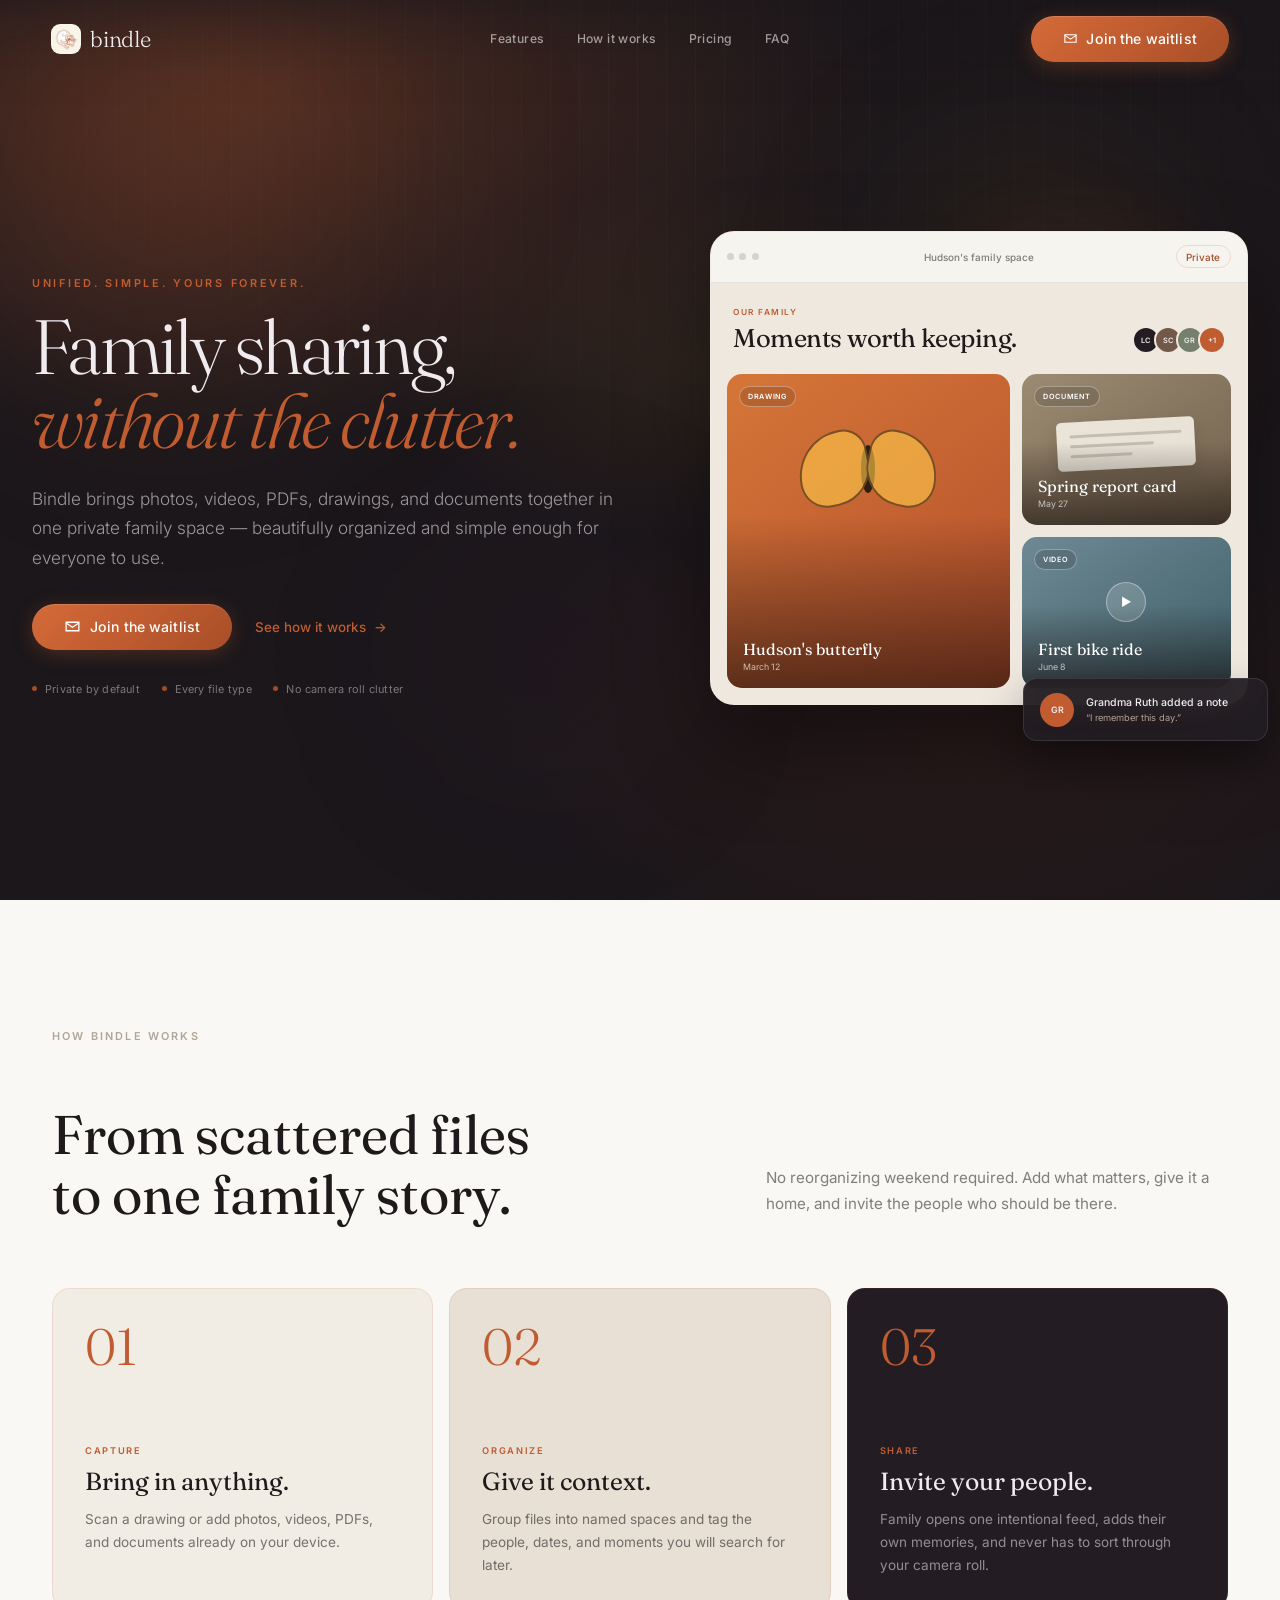
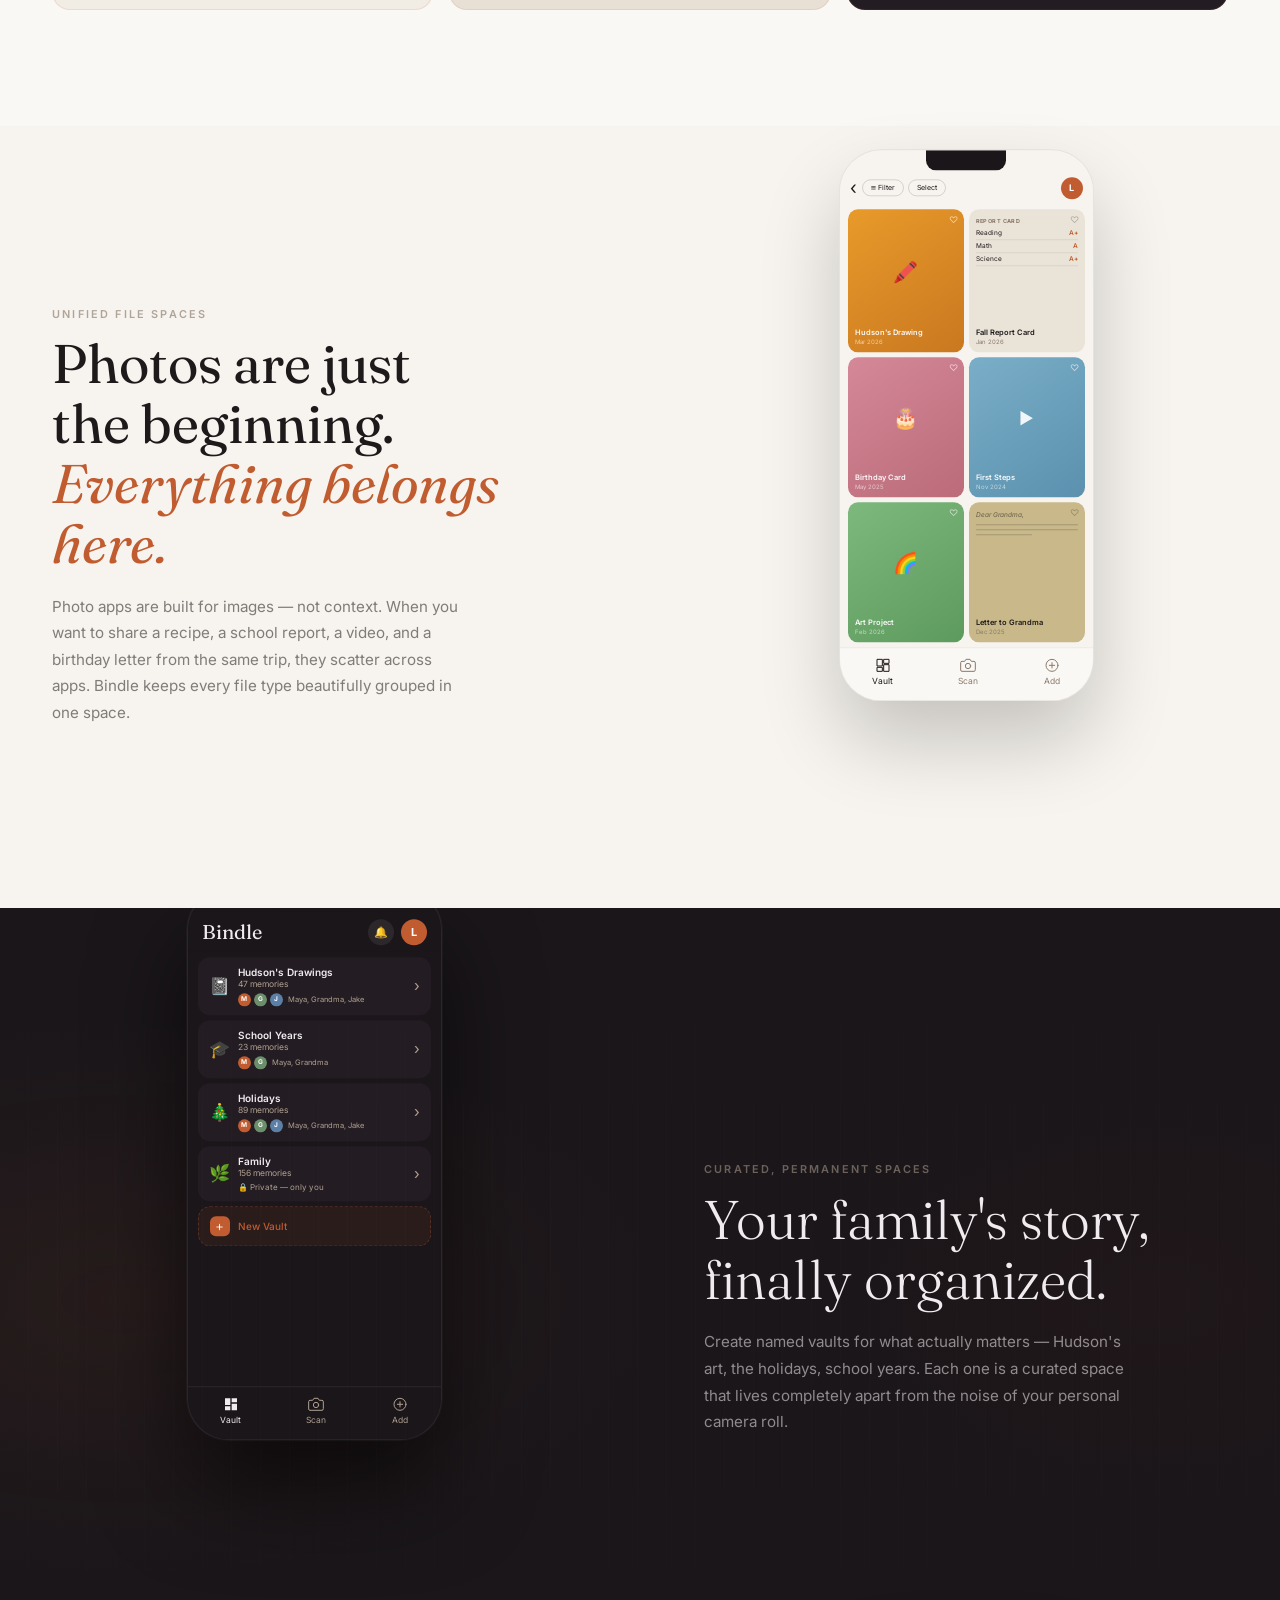
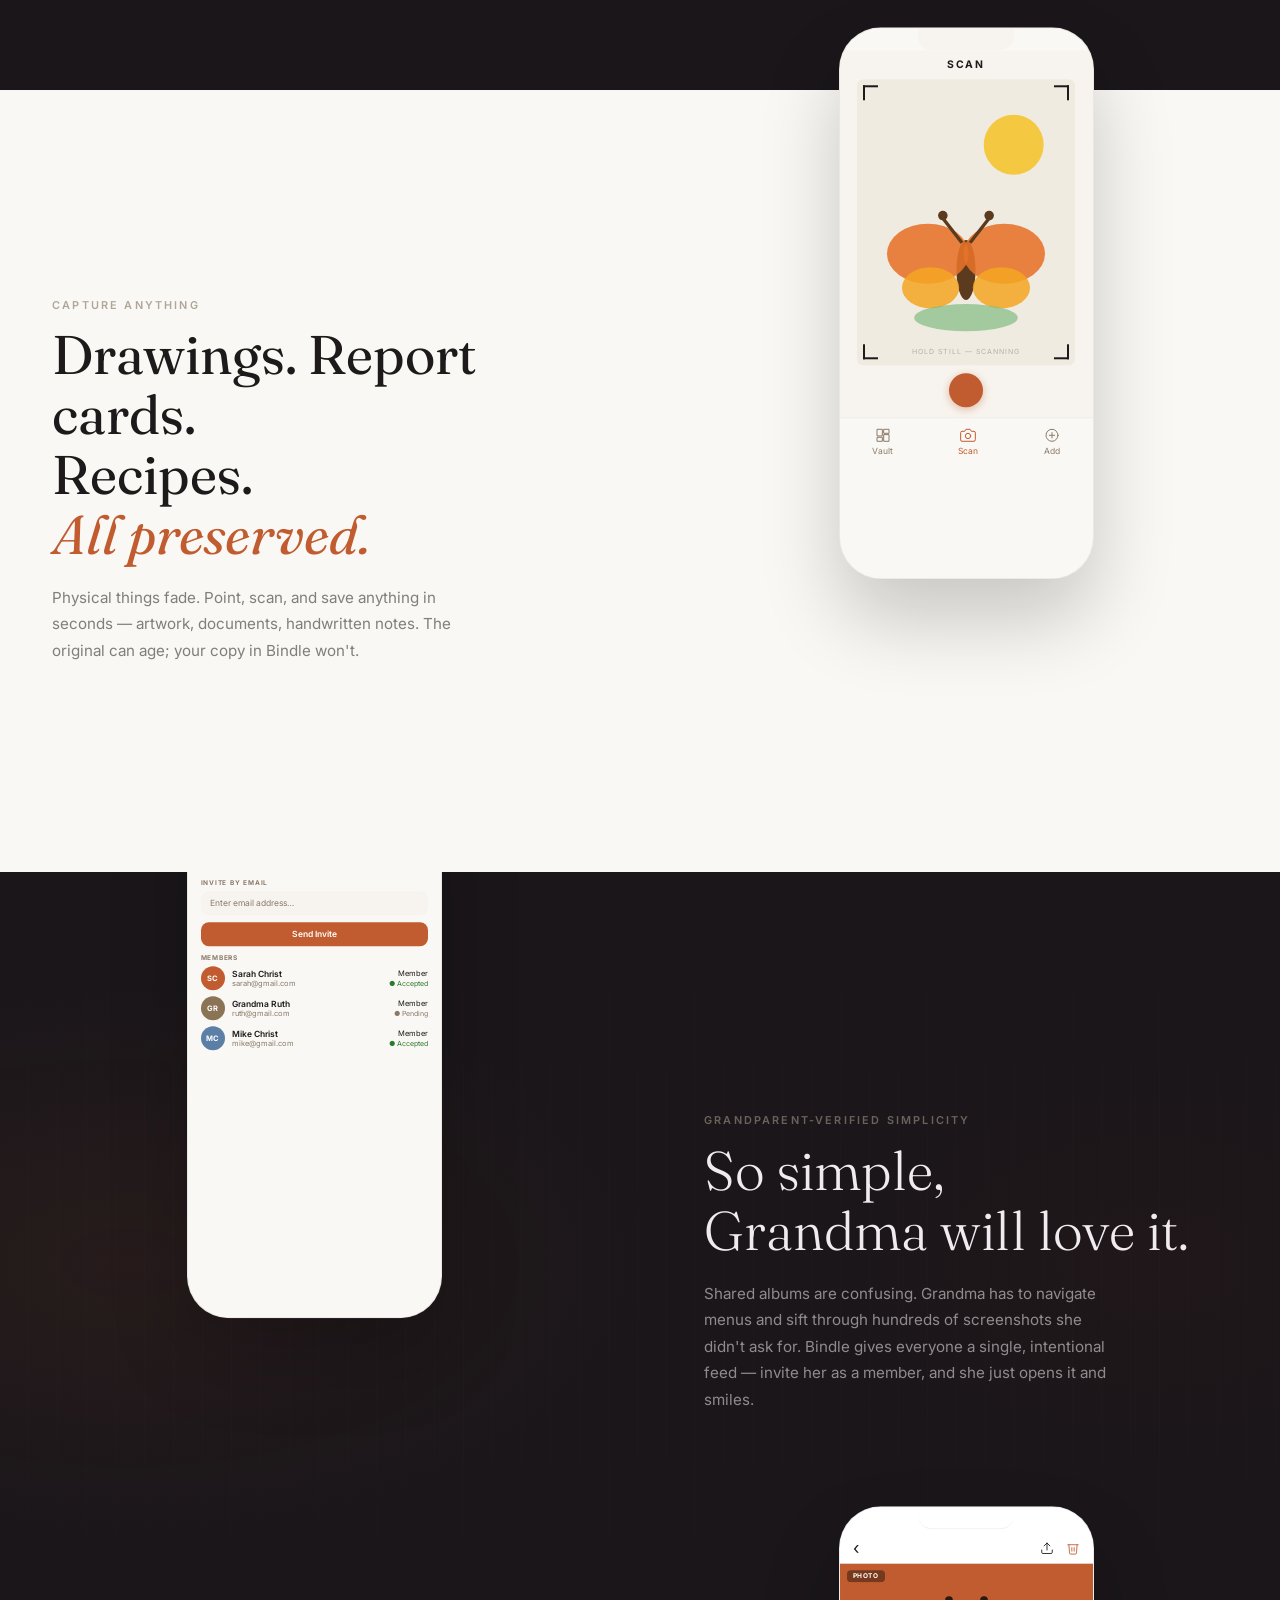
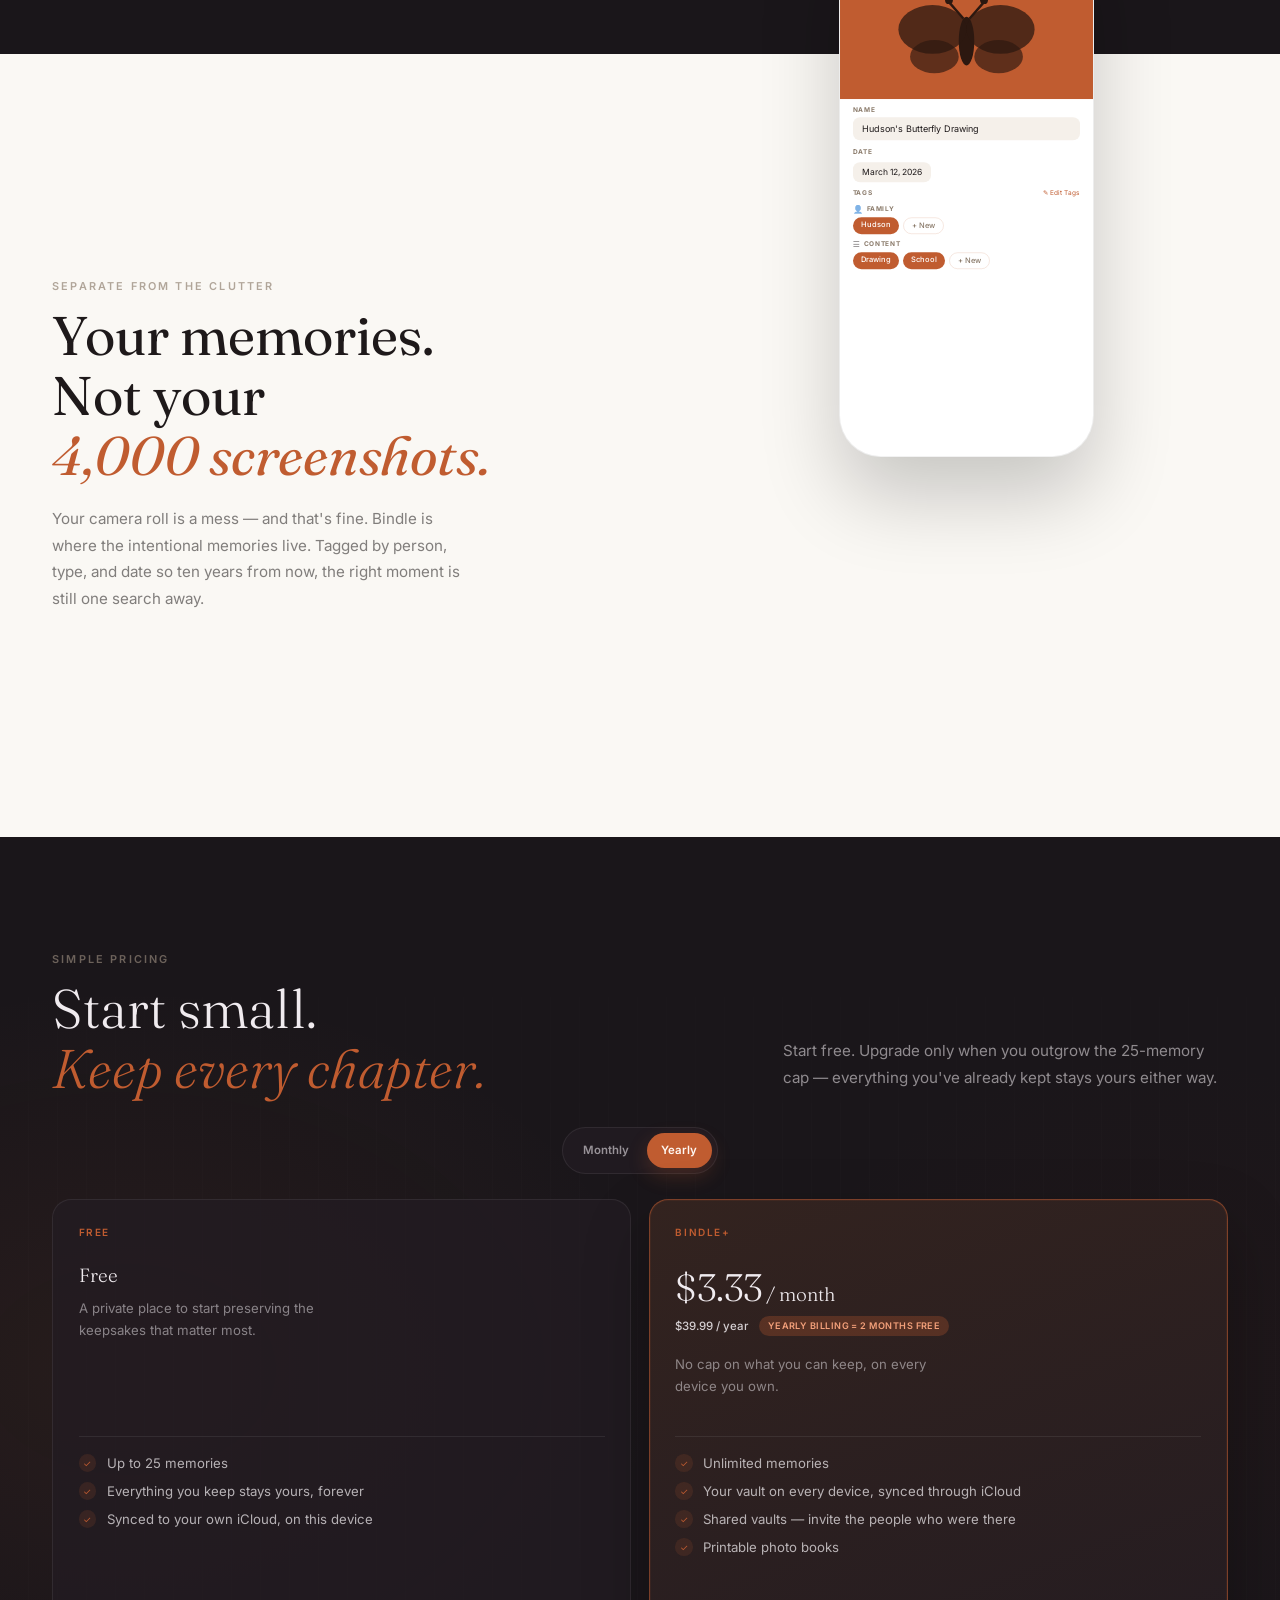
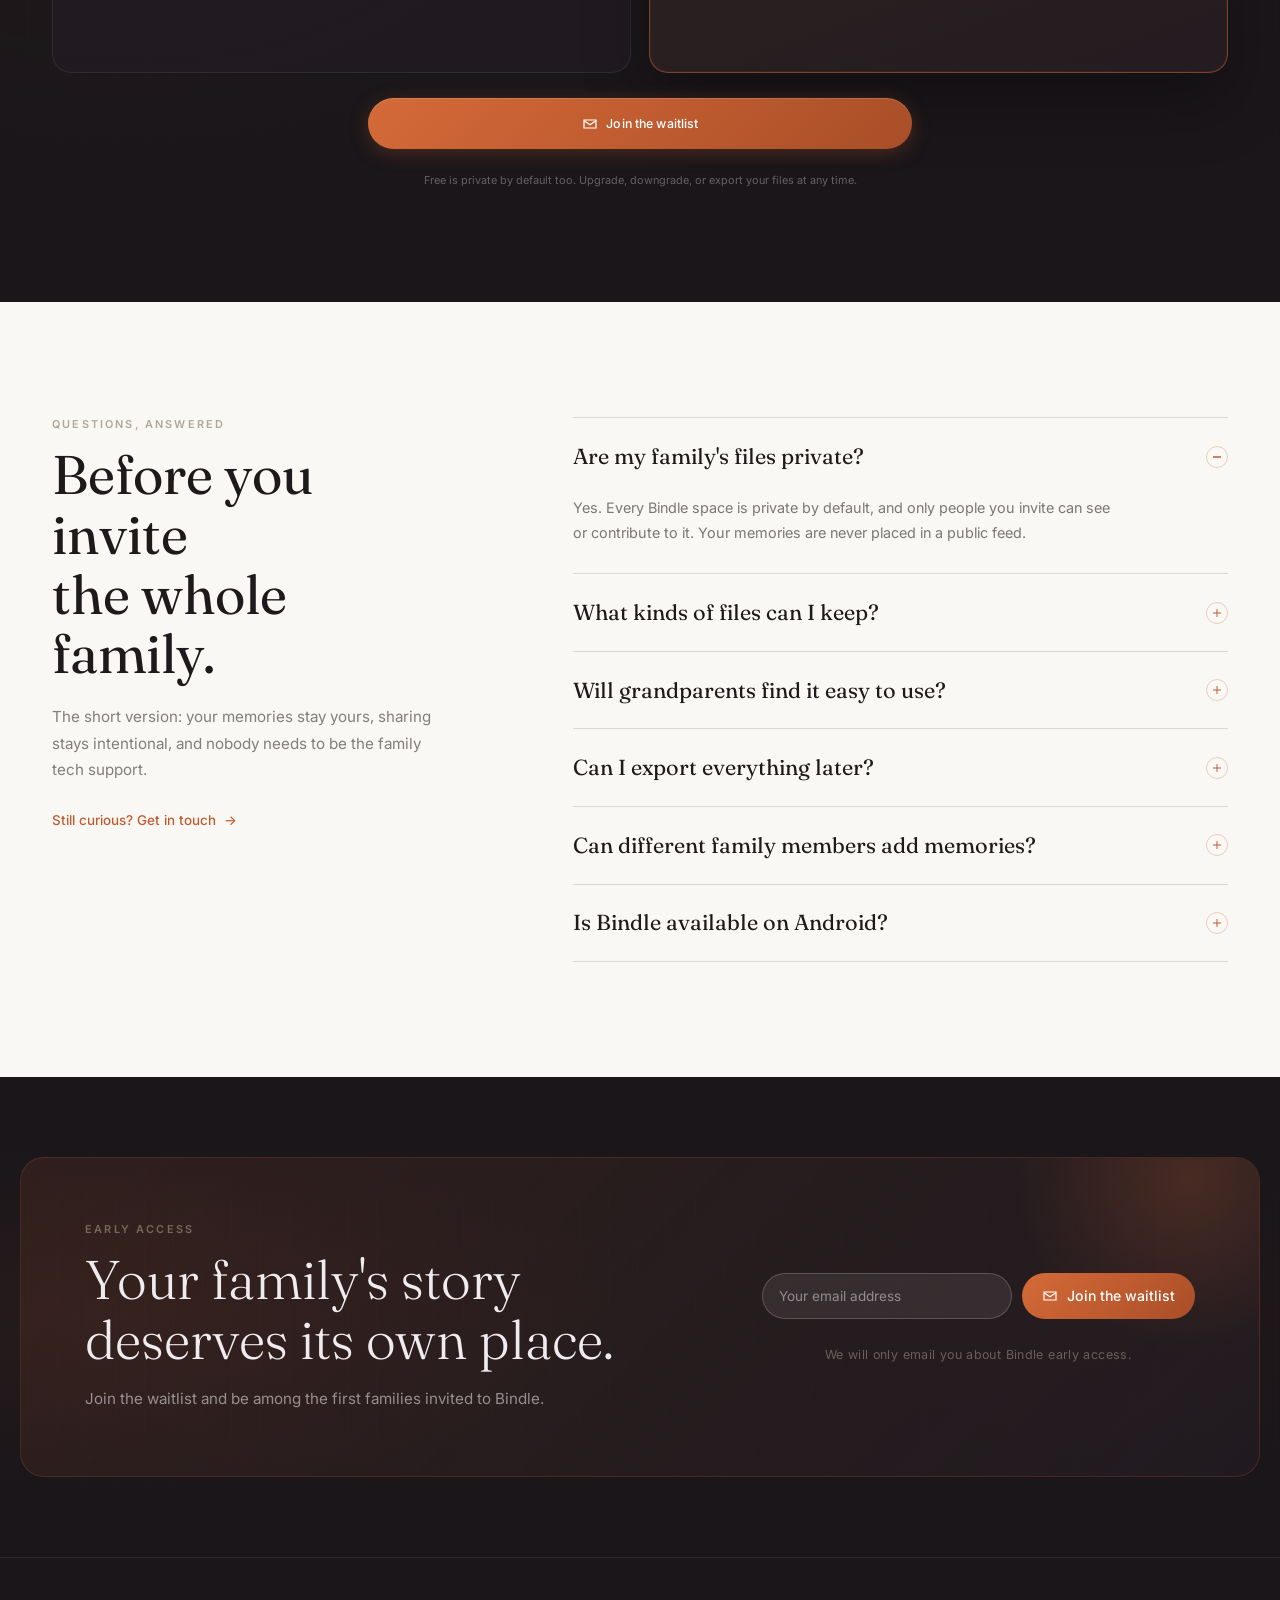
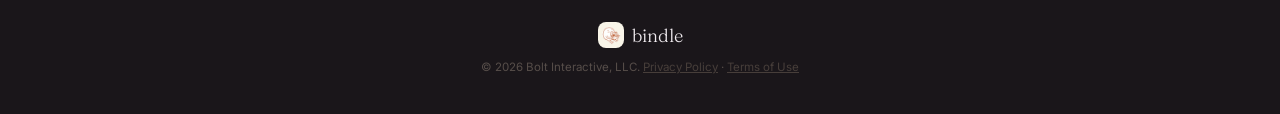
==== commit 2f524a89: "Add security headers and SRI hashes Fixes scan findings: missing CSP, HSTS, and anti-clickjacking he" ====
--- a/index.html
+++ b/index.html
@@ -8,7 +8,7 @@
   <link rel="preconnect" href="https://fonts.googleapis.com" />
   <link rel="preconnect" href="https://fonts.gstatic.com" crossorigin />
   <link href="https://fonts.googleapis.com/css2?family=Fraunces:ital,opsz,wght@0,9..144,300;0,9..144,400;0,9..144,500;1,9..144,300;1,9..144,400&amp;family=Inter:wght@300;400;500;600&amp;display=swap" rel="stylesheet" />
-  <link rel="stylesheet" href="styles.css" />
+  <link rel="stylesheet" href="styles.css" integrity="sha384-Bu94UGsKveaoNp4LS4nYqCqPgjZQtyQKt2+a10czZkwVG4edjIp5UFB+manU5DNC" />
   <link rel="icon" type="image/png" sizes="32x32" href="img/favicon-32.png" />
   <link rel="apple-touch-icon" sizes="180x180" href="img/favicon-180.png" />
 </head>
@@ -751,6 +751,6 @@
     turnstileSiteKey: '0x4AAAAAAEAP4qFyWYZn2Zbh'
   };
 </script>
-<script src="script.js"></script>
+<script src="script.js" integrity="sha384-CTftI41ZEB/Oj8pB1eNiH5JJCjoAihOC46HuhhXPRu0VOkXctW56ovZQukbuFXyQ"></script>
 </body>
 </html>
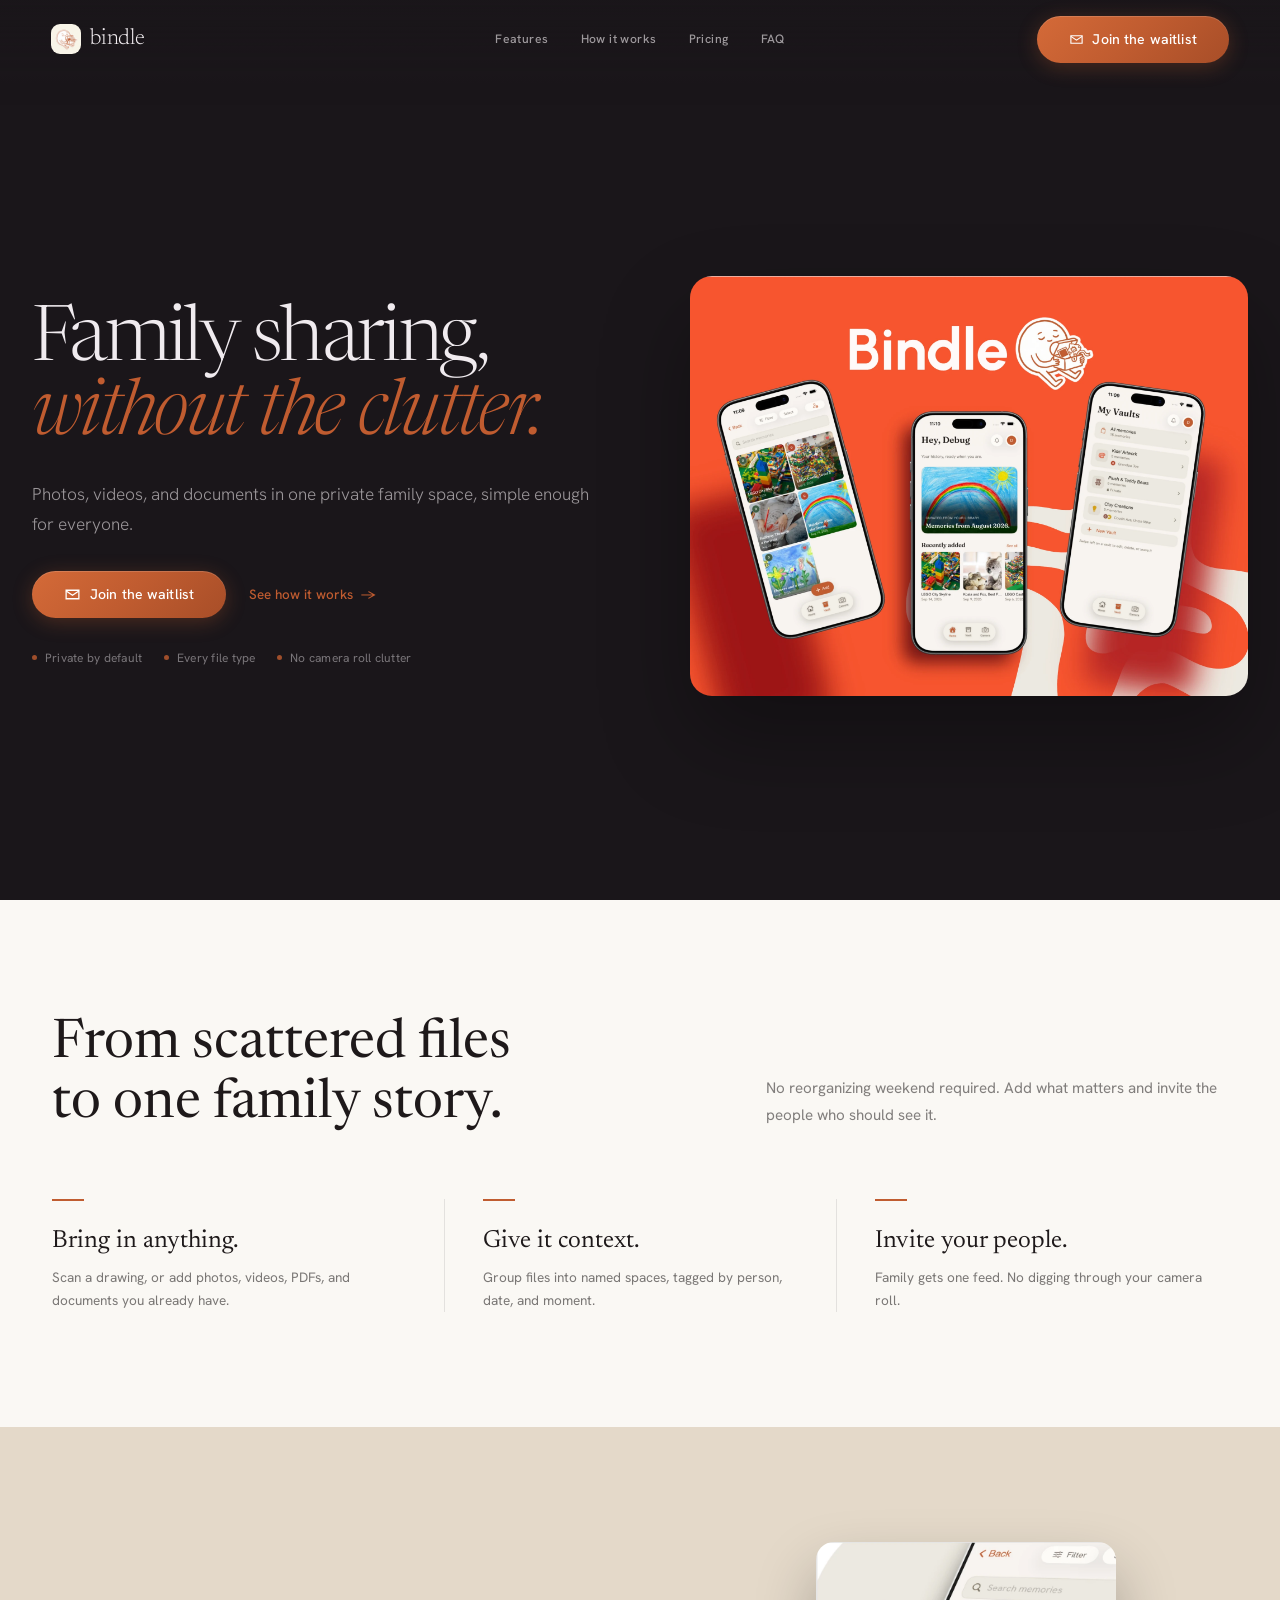
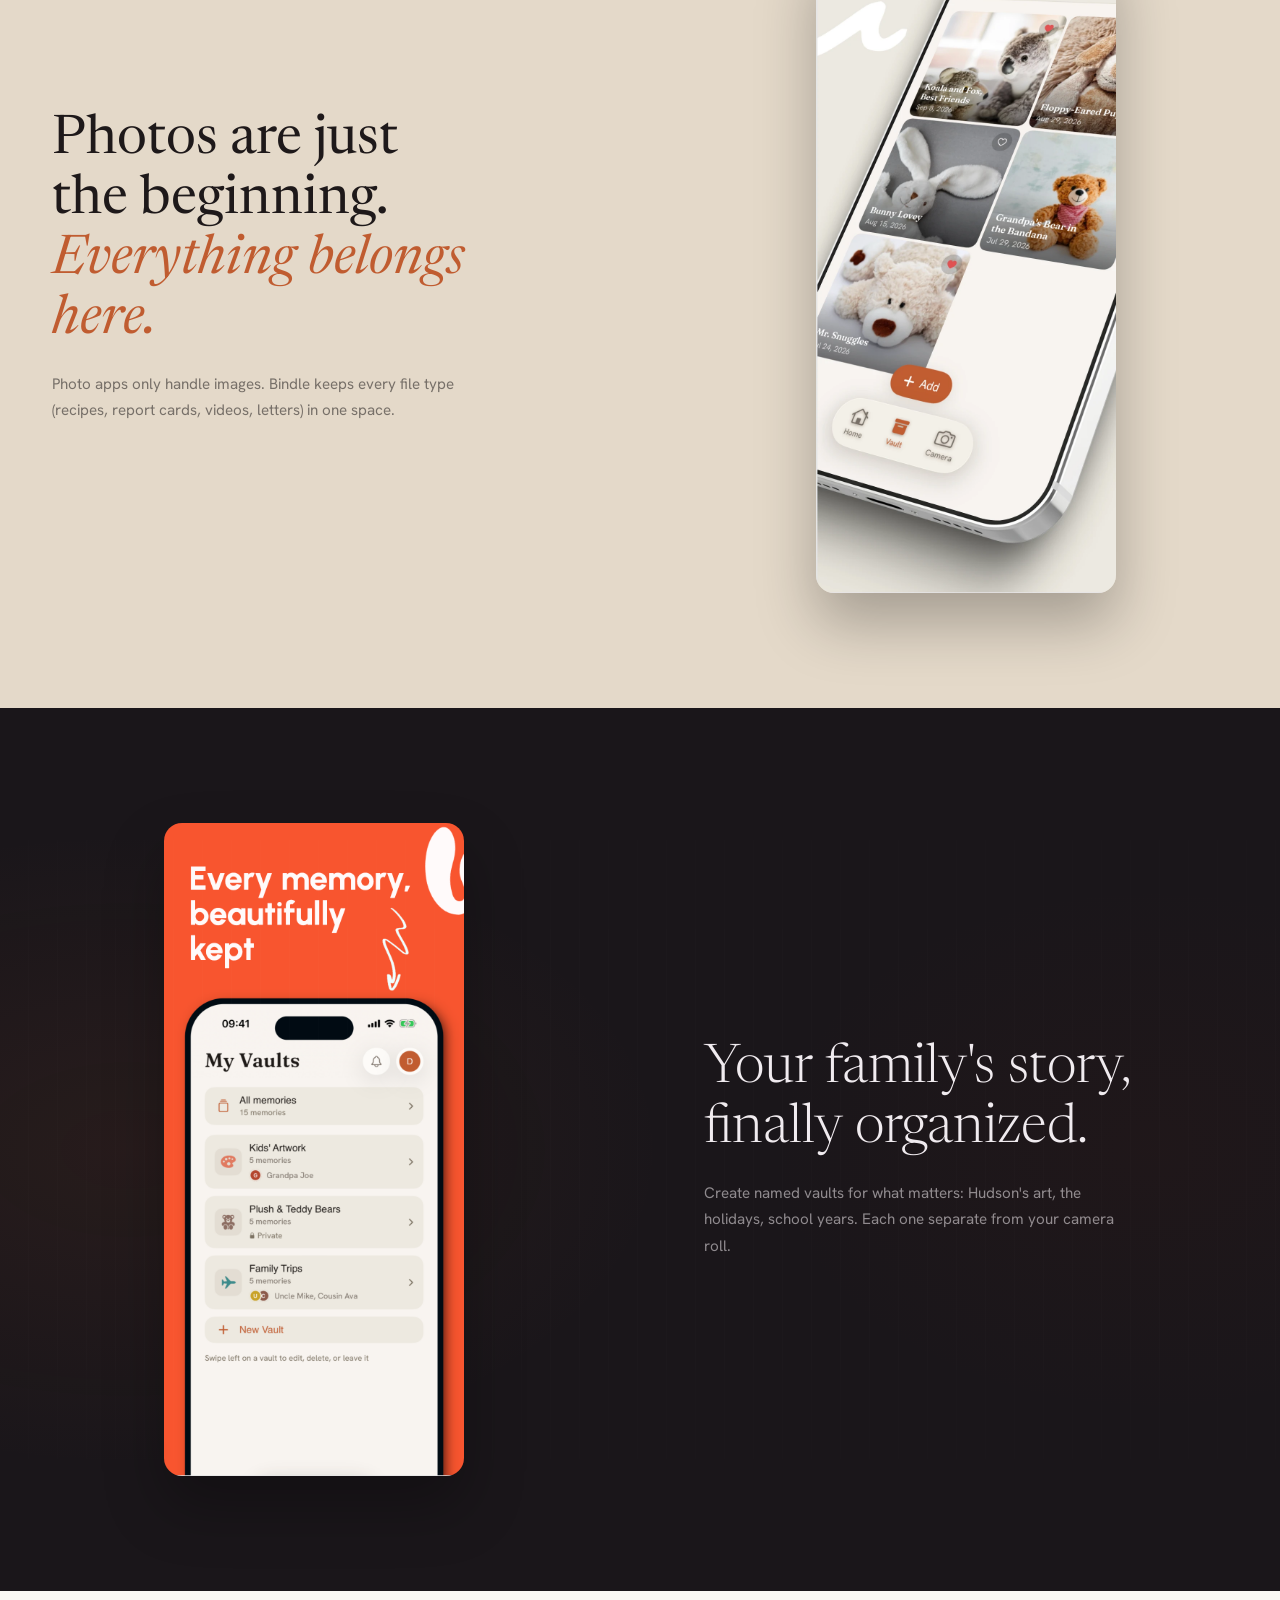
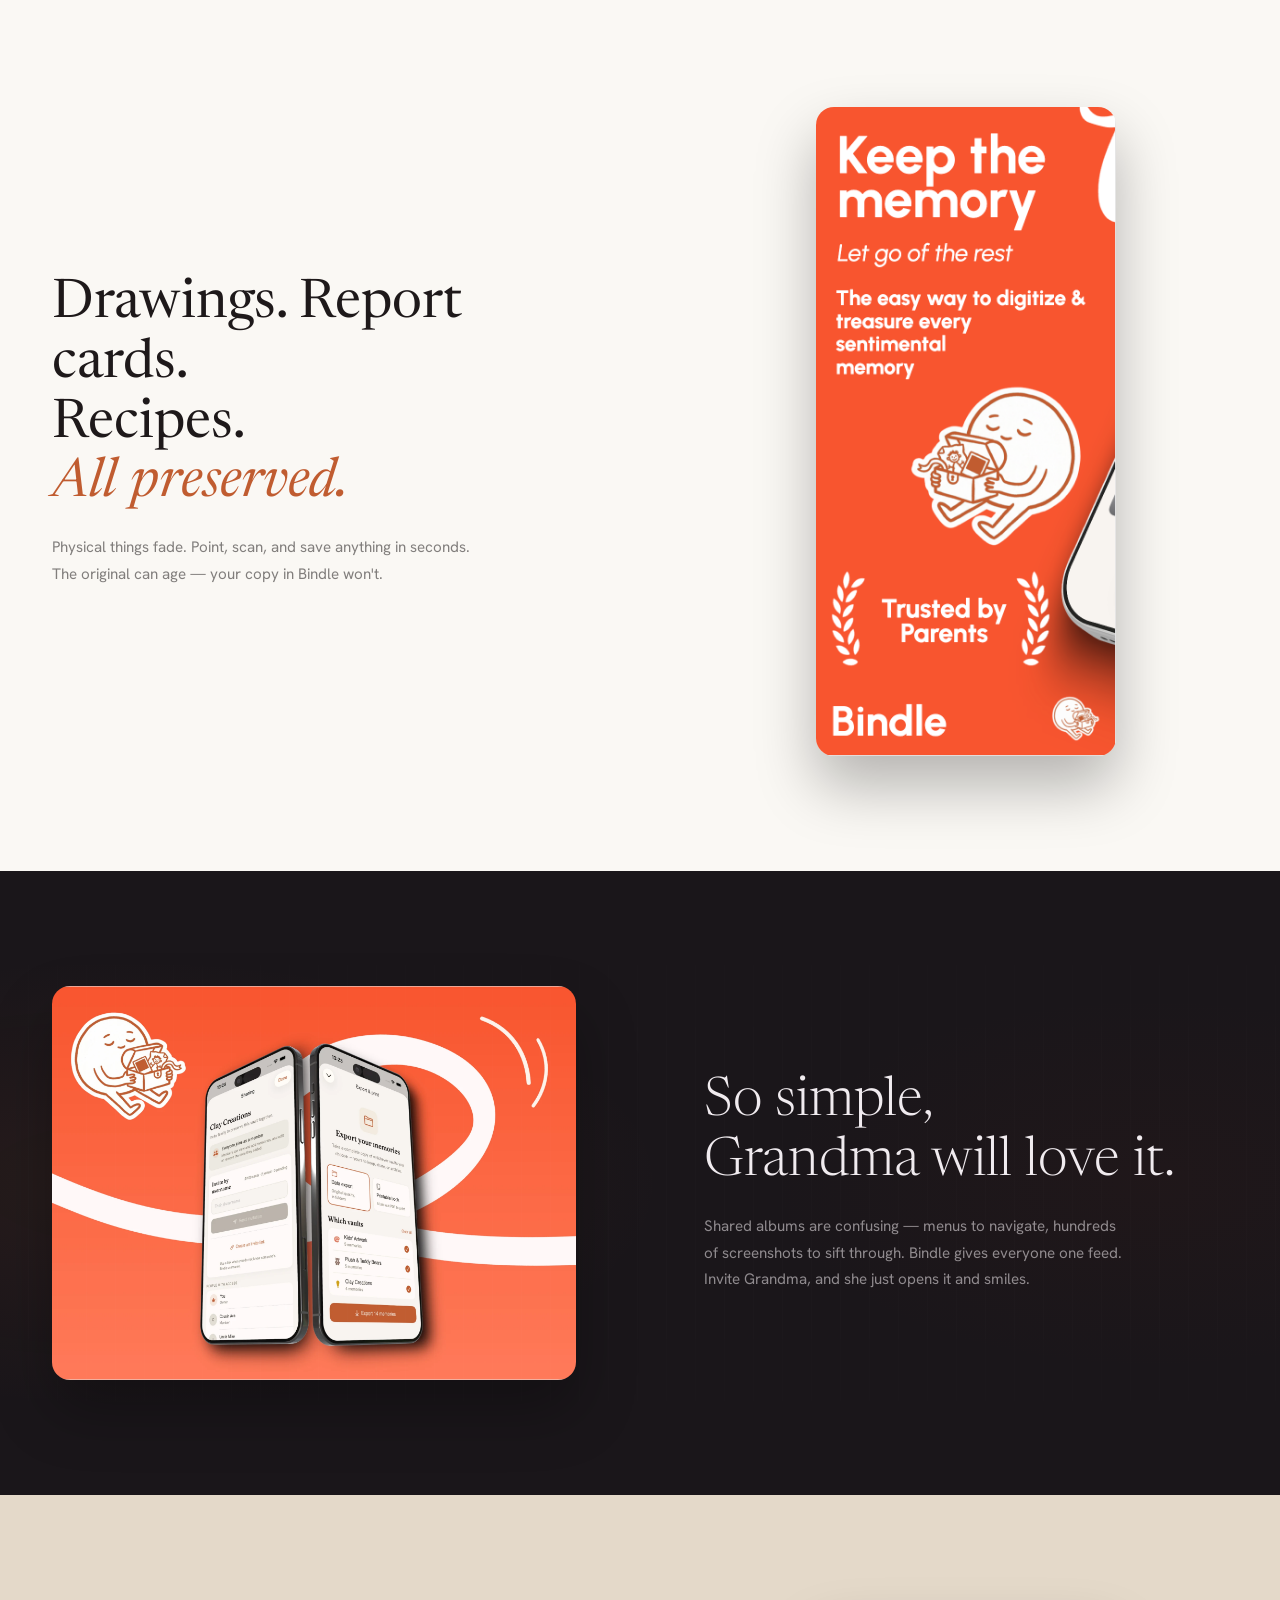
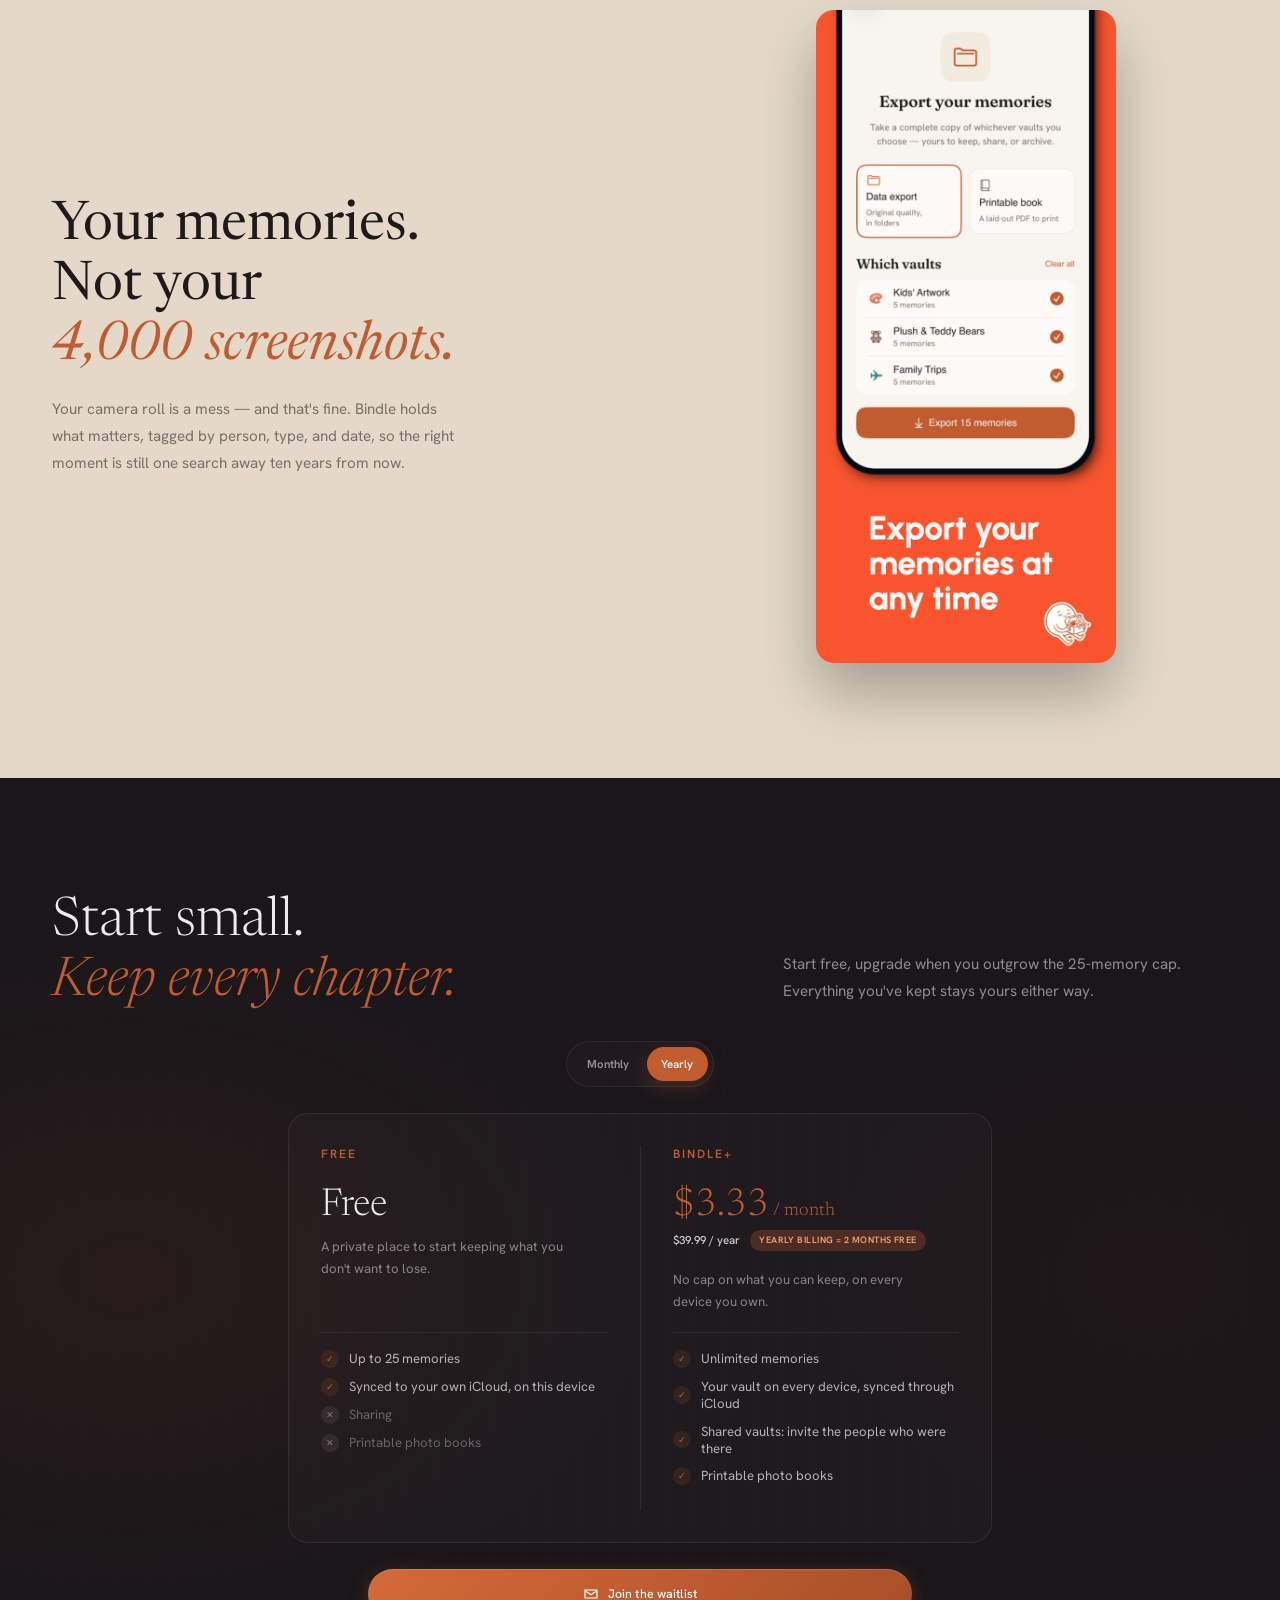
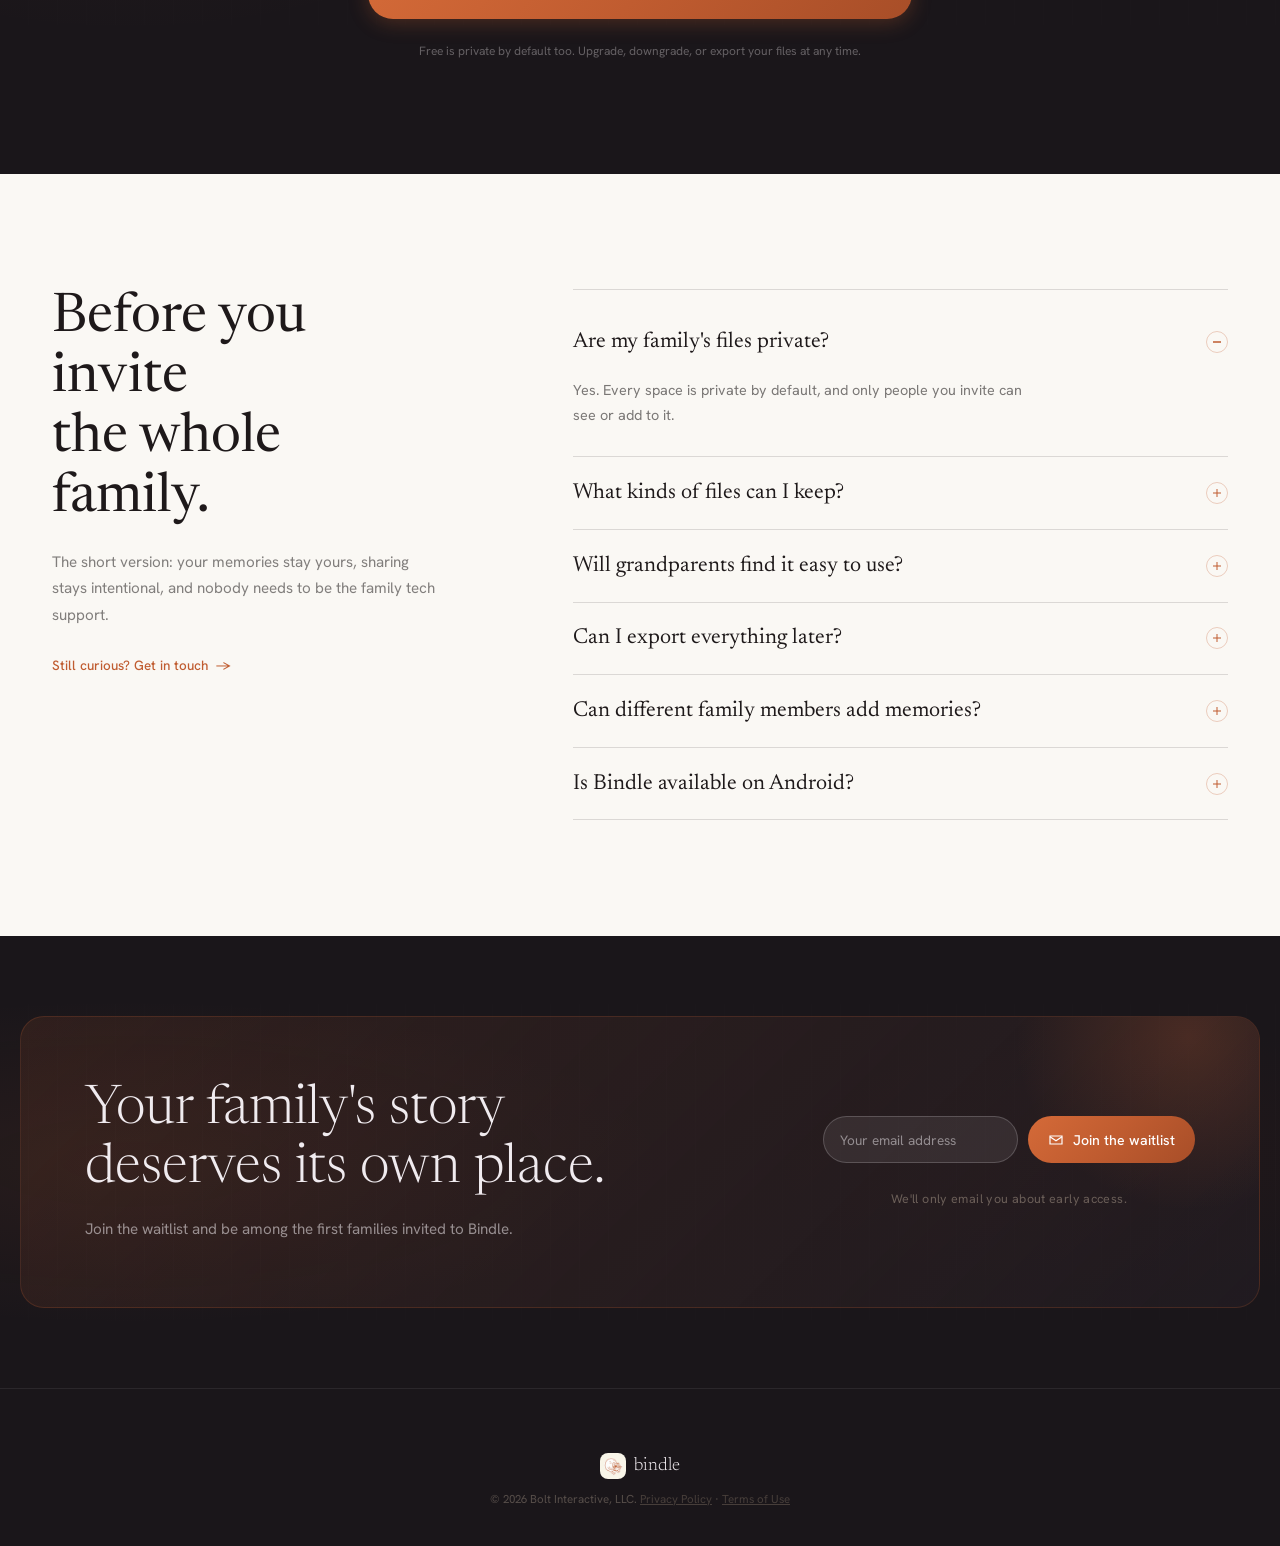
==== commit 5224cf52: "Refresh landing page copy, typography, and design-lint fixes Trim marketing copy to be tighter and l" ====
--- a/index.html
+++ b/index.html
@@ -3,12 +3,12 @@
 <head>
   <meta charset="UTF-8" />
   <meta name="viewport" content="width=device-width, initial-scale=1.0" />
-  <title>Bindle — The Family Sharing App That Actually Works</title>
-  <meta name="description" content="Bindle keeps photos, videos, PDFs, and drawings beautifully grouped in private family spaces — completely separate from your camera roll, simple enough for Grandma." />
+  <title>Bindle — Family Sharing, Without the Clutter</title>
+  <meta name="description" content="Bindle keeps photos, videos, PDFs, and drawings in one private family space, separate from your camera roll and simple enough for Grandma." />
   <link rel="preconnect" href="https://fonts.googleapis.com" />
   <link rel="preconnect" href="https://fonts.gstatic.com" crossorigin />
-  <link href="https://fonts.googleapis.com/css2?family=Fraunces:ital,opsz,wght@0,9..144,300;0,9..144,400;0,9..144,500;1,9..144,300;1,9..144,400&amp;family=Inter:wght@300;400;500;600&amp;display=swap" rel="stylesheet" />
-  <link rel="stylesheet" href="styles.css" integrity="sha384-Bu94UGsKveaoNp4LS4nYqCqPgjZQtyQKt2+a10czZkwVG4edjIp5UFB+manU5DNC" />
+  <link href="https://fonts.googleapis.com/css2?family=Newsreader:ital,opsz,wght@0,6..72,300;0,6..72,400;0,6..72,500;1,6..72,300;1,6..72,400&amp;family=Hanken+Grotesk:wght@300;400;500;600&amp;display=swap" rel="stylesheet" />
+  <link rel="stylesheet" href="styles.css" />
   <link rel="icon" type="image/png" sizes="32x32" href="img/favicon-32.png" />
   <link rel="apple-touch-icon" sizes="180x180" href="img/favicon-180.png" />
 </head>
@@ -43,16 +43,11 @@
      HERO
 ══════════════════════════════════════ -->
 <section class="hero" id="hero">
-  <div class="hero-grain" aria-hidden="true"></div>
-  <div class="hero-orb hero-orb-a" aria-hidden="true"></div>
-  <div class="hero-orb hero-orb-b" aria-hidden="true"></div>
-  <div class="hero-orb hero-orb-c" aria-hidden="true"></div>
   <div class="hero-inner">
     <div class="hero-layout">
       <div class="hero-copy">
-        <p class="hero-caps">Unified. Simple. Yours forever.</p>
         <h1 class="hero-heading">Family sharing,<br><em>without the clutter.</em></h1>
-        <p class="hero-sub">Bindle brings photos, videos, PDFs, drawings, and documents together in one private family space — beautifully organized and simple enough for everyone to use.</p>
+        <p class="hero-sub">Photos, videos, and documents in one private family space, simple enough for everyone.</p>
         <div class="hero-actions">
           <a href="#waitlist" class="btn-cta hero-btn"><svg class="waitlist-icon" width="17" height="17" viewBox="0 0 24 24" fill="none" stroke="currentColor" stroke-width="1.8" aria-hidden="true"><path d="M3 6h18v12H3z"/><path d="m3 7 9 6 9-6"/></svg>Join the waitlist</a>
           <a href="#how-it-works" class="hero-link">See how it works <span aria-hidden="true">→</span></a>
@@ -65,63 +60,8 @@
       </div>
 
       <!-- A product-first preview gives the opening screen a clear visual anchor. -->
-      <div class="hero-product" aria-label="Preview of a Bindle family space">
-        <div class="hero-product-window">
-          <div class="hero-product-bar">
-            <div class="hero-window-controls" aria-hidden="true">
-              <span></span>
-              <span></span>
-              <span></span>
-            </div>
-            <span>Hudson's family space</span>
-            <span class="hero-private">Private</span>
-          </div>
-          <div class="hero-product-header">
-            <div>
-              <p class="hero-product-kicker">OUR FAMILY</p>
-              <h2>Moments worth keeping.</h2>
-            </div>
-            <div class="hero-family-avatars" aria-label="Four family members">
-              <span>LC</span>
-              <span>SC</span>
-              <span>GR</span>
-              <span>+1</span>
-            </div>
-          </div>
-          <div class="hero-memory-grid">
-            <article class="hero-memory-card hero-memory-card--drawing">
-              <span class="hero-file-type">DRAWING</span>
-              <div class="hero-butterfly" aria-hidden="true">
-                <span></span>
-              </div>
-              <strong>Hudson's butterfly</strong>
-              <small>March 12</small>
-            </article>
-            <article class="hero-memory-card hero-memory-card--document">
-              <span class="hero-file-type">DOCUMENT</span>
-              <div class="hero-report" aria-hidden="true">
-                <span></span>
-                <span></span>
-                <span></span>
-              </div>
-              <strong>Spring report card</strong>
-              <small>May 27</small>
-            </article>
-            <article class="hero-memory-card hero-memory-card--video">
-              <span class="hero-file-type">VIDEO</span>
-              <div class="hero-play" aria-hidden="true">▶</div>
-              <strong>First bike ride</strong>
-              <small>June 8</small>
-            </article>
-          </div>
-        </div>
-        <div class="hero-notification">
-          <span class="hero-notification-avatar">GR</span>
-          <div>
-            <strong>Grandma Ruth added a note</strong>
-            <span>“I remember this day.”</span>
-          </div>
-        </div>
+      <div class="hero-product" aria-label="Preview of the Bindle app">
+        <img class="hero-product-shot" src="img/hero-app-preview.webp" alt="The Bindle app showing a family vault, the home feed, and the My Vaults screen on three phones" width="1996" height="1502" />
       </div>
     </div>
 
@@ -135,28 +75,21 @@
 <section class="process-section light-section" id="how-it-works">
   <div class="container">
     <div class="section-intro reveal">
-      <p class="eyebrow">HOW BINDLE WORKS</p>
       <h2 class="display-dark">From scattered files<br>to one family story.</h2>
-      <p class="body-dark">No reorganizing weekend required. Add what matters, give it a home, and invite the people who should be there.</p>
+      <p class="body-dark">No reorganizing weekend required. Add what matters and invite the people who should see it.</p>
     </div>
     <div class="process-grid">
       <article class="process-card reveal">
-        <span class="process-number">01</span>
-        <p class="process-label">CAPTURE</p>
         <h3>Bring in anything.</h3>
-        <p>Scan a drawing or add photos, videos, PDFs, and documents already on your device.</p>
+        <p>Scan a drawing, or add photos, videos, PDFs, and documents you already have.</p>
       </article>
       <article class="process-card reveal" style="transition-delay:.1s">
-        <span class="process-number">02</span>
-        <p class="process-label">ORGANIZE</p>
         <h3>Give it context.</h3>
-        <p>Group files into named spaces and tag the people, dates, and moments you will search for later.</p>
+        <p>Group files into named spaces, tagged by person, date, and moment.</p>
       </article>
       <article class="process-card reveal" style="transition-delay:.2s">
-        <span class="process-number">03</span>
-        <p class="process-label">SHARE</p>
         <h3>Invite your people.</h3>
-        <p>Family opens one intentional feed, adds their own memories, and never has to sort through your camera roll.</p>
+        <p>Family gets one feed. No digging through your camera roll.</p>
       </article>
     </div>
   </div>
@@ -166,91 +99,16 @@
 <!-- ══════════════════════════════════════
      VAULT GRID SHOWCASE  (light)
 ══════════════════════════════════════ -->
-<section class="showcase cream-section" id="memories">
+<section class="showcase tan-section" id="memories">
   <div class="container showcase-layout reverse">
 
     <div class="showcase-phone reveal">
-      <div class="phone-wrap">
-        <div class="phone light-phone" style="background:#F7F4EF">
-          <div class="phone-notch" style="background:#1A161A; border-radius:0 0 10px 10px; width:80px; height:20px;"></div>
-          <div class="phone-screen">
-
-            <div class="vg-nav">
-              <div class="vg-back">‹</div>
-              <div class="vg-pills">
-                <div class="vg-pill">≡ Filter</div>
-                <div class="vg-pill">Select</div>
-              </div>
-              <div class="avatar-dot" style="background:var(--accent); width:22px; height:22px; font-size:9px;">L</div>
-            </div>
-
-            <div class="memory-grid">
-              <div class="mem-tile" style="background:linear-gradient(145deg,#E89A2A,#C97820)">
-                <span class="mem-fav">♡</span>
-                <div class="mem-icon">🖍️</div>
-                <div class="mem-info"><div class="mem-title">Hudson's Drawing</div><div class="mem-date">Mar 2026</div></div>
-              </div>
-              <div class="mem-tile mem-tile-light" style="background:#EAE3D8">
-                <span class="mem-fav dark">♡</span>
-                <div class="mem-report">
-                  <div class="mem-report-title">REPORT CARD</div>
-                  <div class="mem-report-row"><span>Reading</span><span class="grade">A+</span></div>
-                  <div class="mem-report-row"><span>Math</span><span class="grade">A</span></div>
-                  <div class="mem-report-row"><span>Science</span><span class="grade">A+</span></div>
-                </div>
-                <div class="mem-info"><div class="mem-title dark-txt">Fall Report Card</div><div class="mem-date dark-txt">Jan 2026</div></div>
-              </div>
-              <div class="mem-tile" style="background:linear-gradient(145deg,#D48898,#BB6B7A)">
-                <span class="mem-fav">♡</span>
-                <div class="mem-icon">🎂</div>
-                <div class="mem-info"><div class="mem-title">Birthday Card</div><div class="mem-date">May 2025</div></div>
-              </div>
-              <div class="mem-tile" style="background:linear-gradient(145deg,#7AAEC8,#5B91AE)">
-                <span class="mem-fav">♡</span>
-                <div class="mem-play">▶</div>
-                <div class="mem-info"><div class="mem-title">First Steps</div><div class="mem-date">Nov 2024</div></div>
-              </div>
-              <div class="mem-tile" style="background:linear-gradient(145deg,#7DB87D,#5D9A5D)">
-                <span class="mem-fav">♡</span>
-                <div class="mem-icon">🌈</div>
-                <div class="mem-info"><div class="mem-title">Art Project</div><div class="mem-date">Feb 2026</div></div>
-              </div>
-              <div class="mem-tile mem-tile-light" style="background:#C8B88A">
-                <span class="mem-fav dark">♡</span>
-                <div class="mem-letter">
-                  <div class="letter-salutation">Dear Grandma,</div>
-                  <div class="letter-line"></div>
-                  <div class="letter-line"></div>
-                  <div class="letter-line short"></div>
-                </div>
-                <div class="mem-info"><div class="mem-title dark-txt">Letter to Grandma</div><div class="mem-date dark-txt">Dec 2025</div></div>
-              </div>
-            </div>
-
-            <div class="tab-bar">
-              <div class="tab tab-active">
-                <svg width="16" height="16" viewBox="0 0 24 24" fill="none" stroke="currentColor" stroke-width="1.5"><path d="M3 13h8V3H3v10zm0 8h8v-6H3v6zm10 0h8V11h-8v10zm0-18v6h8V3h-8z"/></svg>
-                <span>Vault</span>
-              </div>
-              <div class="tab">
-                <svg width="16" height="16" viewBox="0 0 24 24" fill="none" stroke="currentColor" stroke-width="1.5" stroke-linecap="round"><path d="M23 19a2 2 0 01-2 2H3a2 2 0 01-2-2V8a2 2 0 012-2h4l2-3h6l2 3h4a2 2 0 012 2z"/><circle cx="12" cy="13" r="4"/></svg>
-                <span>Scan</span>
-              </div>
-              <div class="tab">
-                <svg width="16" height="16" viewBox="0 0 24 24" fill="none" stroke="currentColor" stroke-width="1.5" stroke-linecap="round"><circle cx="12" cy="12" r="9"/><path d="M12 8v8M8 12h8"/></svg>
-                <span>Add</span>
-              </div>
-            </div>
-
-          </div>
-        </div>
-      </div>
+      <img class="showcase-shot-portrait" src="img/vault-grid-preview.webp" alt="The Bindle vault grid showing plush toy and teddy bear memories, each tagged with a name and date" width="832" height="1804" />
     </div>
 
     <div class="showcase-text reveal" style="transition-delay:.15s">
-      <p class="eyebrow">UNIFIED FILE SPACES</p>
       <h2 class="display-dark">Photos are just<br>the beginning.<br><em>Everything belongs here.</em></h2>
-      <p class="body-dark">Photo apps are built for images — not context. When you want to share a recipe, a school report, a video, and a birthday letter from the same trip, they scatter across apps. Bindle keeps every file type beautifully grouped in one space.</p>
+      <p class="body-dark">Photo apps only handle images. Bindle keeps every file type (recipes, report cards, videos, letters) in one space.</p>
     </div>
 
   </div>
@@ -260,104 +118,16 @@
 <!-- ══════════════════════════════════════
      VAULT SHOWCASE  (dark)
 ══════════════════════════════════════ -->
-<section class="showcase dark-section" id="vault">
+<section class="showcase dark-section dark-section--warm" id="vault">
   <div class="container showcase-layout reverse">
 
     <div class="showcase-text reveal">
-      <p class="eyebrow light-eye">CURATED, PERMANENT SPACES</p>
       <h2 class="display-light">Your family's story,<br>finally organized.</h2>
-      <p class="body-light">Create named vaults for what actually matters — Hudson's art, the holidays, school years. Each one is a curated space that lives completely apart from the noise of your personal camera roll.</p>
+      <p class="body-light">Create named vaults for what matters: Hudson's art, the holidays, school years. Each one separate from your camera roll.</p>
     </div>
 
     <div class="showcase-phone reveal" style="transition-delay:.15s">
-      <div class="phone-wrap">
-        <div class="phone dark-phone">
-          <div class="phone-notch dark-notch"></div>
-          <div class="phone-screen">
-
-            <div class="app-bar">
-              <span class="app-bar-title display-sm">Bindle</span>
-              <div class="app-bar-right">
-                <div class="icon-badge">🔔</div>
-                <div class="avatar-dot">L</div>
-              </div>
-            </div>
-
-            <div class="vault-list">
-              <div class="vault-row">
-                <span class="v-emoji">📓</span>
-                <div class="v-info">
-                  <div class="v-name">Hudson's Drawings</div>
-                  <div class="v-count">47 memories</div>
-                  <div class="v-shared">
-                    <span class="dot-avatar" style="background:#C05C30">M</span>
-                    <span class="dot-avatar" style="background:#6B8E6B">G</span>
-                    <span class="dot-avatar" style="background:#5B7FA6">J</span>
-                    <span class="shared-txt">Maya, Grandma, Jake</span>
-                  </div>
-                </div>
-                <span class="v-chev">›</span>
-              </div>
-              <div class="vault-row">
-                <span class="v-emoji">🎓</span>
-                <div class="v-info">
-                  <div class="v-name">School Years</div>
-                  <div class="v-count">23 memories</div>
-                  <div class="v-shared">
-                    <span class="dot-avatar" style="background:#C05C30">M</span>
-                    <span class="dot-avatar" style="background:#6B8E6B">G</span>
-                    <span class="shared-txt">Maya, Grandma</span>
-                  </div>
-                </div>
-                <span class="v-chev">›</span>
-              </div>
-              <div class="vault-row">
-                <span class="v-emoji">🎄</span>
-                <div class="v-info">
-                  <div class="v-name">Holidays</div>
-                  <div class="v-count">89 memories</div>
-                  <div class="v-shared">
-                    <span class="dot-avatar" style="background:#C05C30">M</span>
-                    <span class="dot-avatar" style="background:#6B8E6B">G</span>
-                    <span class="dot-avatar" style="background:#5B7FA6">J</span>
-                    <span class="shared-txt">Maya, Grandma, Jake</span>
-                  </div>
-                </div>
-                <span class="v-chev">›</span>
-              </div>
-              <div class="vault-row">
-                <span class="v-emoji">🌿</span>
-                <div class="v-info">
-                  <div class="v-name">Family</div>
-                  <div class="v-count">156 memories</div>
-                  <div class="v-private">🔒 Private — only you</div>
-                </div>
-                <span class="v-chev">›</span>
-              </div>
-              <div class="vault-new">
-                <span class="new-plus">+</span>
-                <span class="new-label">New Vault</span>
-              </div>
-            </div>
-
-            <div class="tab-bar dark-tab">
-              <div class="tab tab-active">
-                <svg width="16" height="16" viewBox="0 0 24 24" fill="currentColor"><path d="M3 13h8V3H3v10zm0 8h8v-6H3v6zm10 0h8V11h-8v10zm0-18v6h8V3h-8z"/></svg>
-                <span>Vault</span>
-              </div>
-              <div class="tab">
-                <svg width="16" height="16" viewBox="0 0 24 24" fill="none" stroke="currentColor" stroke-width="1.5" stroke-linecap="round"><path d="M23 19a2 2 0 01-2 2H3a2 2 0 01-2-2V8a2 2 0 012-2h4l2-3h6l2 3h4a2 2 0 012 2z"/><circle cx="12" cy="13" r="4"/></svg>
-                <span>Scan</span>
-              </div>
-              <div class="tab">
-                <svg width="16" height="16" viewBox="0 0 24 24" fill="none" stroke="currentColor" stroke-width="1.5" stroke-linecap="round"><circle cx="12" cy="12" r="9"/><path d="M12 8v8M8 12h8"/></svg>
-                <span>Add</span>
-              </div>
-            </div>
-
-          </div>
-        </div>
-      </div>
+      <img class="showcase-shot-portrait" src="img/my-vaults-preview.png" alt="The Bindle My Vaults screen listing the Kids' Artwork, Plush &amp; Teddy Bears, and Family Trips vaults" width="828" height="1802" />
     </div>
 
   </div>
@@ -371,66 +141,12 @@
   <div class="container showcase-layout reverse">
 
     <div class="showcase-phone reveal">
-      <div class="phone-wrap">
-        <div class="phone light-phone">
-          <div class="phone-notch light-notch"></div>
-          <div class="phone-screen">
-
-            <div class="scan-bar">
-              <span class="scan-title">SCAN</span>
-            </div>
-
-            <div class="scan-view">
-              <div class="scan-frame">
-                <div class="corner-tl"></div>
-                <div class="corner-tr"></div>
-                <div class="corner-bl"></div>
-                <div class="corner-br"></div>
-                <!-- Child's butterfly drawing recreation -->
-                <svg viewBox="0 0 160 210" class="scan-art" aria-hidden="true">
-                  <circle cx="115" cy="48" r="22" fill="#F5C842"/>
-                  <ellipse cx="80" cy="140" rx="7" ry="22" fill="#5C3A1E"/>
-                  <ellipse cx="52" cy="128" rx="30" ry="22" fill="#E8732A" opacity=".88"/>
-                  <ellipse cx="108" cy="128" rx="30" ry="22" fill="#E8732A" opacity=".88"/>
-                  <ellipse cx="54" cy="153" rx="21" ry="15" fill="#F5A623" opacity=".85"/>
-                  <ellipse cx="106" cy="153" rx="21" ry="15" fill="#F5A623" opacity=".85"/>
-                  <line x1="77" y1="120" x2="63" y2="102" stroke="#5C3A1E" stroke-width="2.5"/>
-                  <line x1="83" y1="120" x2="97" y2="102" stroke="#5C3A1E" stroke-width="2.5"/>
-                  <circle cx="63" cy="100" r="3.5" fill="#5C3A1E"/>
-                  <circle cx="97" cy="100" r="3.5" fill="#5C3A1E"/>
-                  <ellipse cx="80" cy="175" rx="38" ry="10" fill="#7CB87C" opacity=".65"/>
-                </svg>
-                <div class="scan-scanning">HOLD STILL — SCANNING</div>
-              </div>
-              <div class="scan-btn-row">
-                <div class="shutter-btn"></div>
-              </div>
-            </div>
-
-            <div class="tab-bar">
-              <div class="tab">
-                <svg width="16" height="16" viewBox="0 0 24 24" fill="none" stroke="currentColor" stroke-width="1.5"><path d="M3 13h8V3H3v10zm0 8h8v-6H3v6zm10 0h8V11h-8v10zm0-18v6h8V3h-8z"/></svg>
-                <span>Vault</span>
-              </div>
-              <div class="tab tab-accent">
-                <svg width="16" height="16" viewBox="0 0 24 24" fill="none" stroke="currentColor" stroke-width="1.5" stroke-linecap="round"><path d="M23 19a2 2 0 01-2 2H3a2 2 0 01-2-2V8a2 2 0 012-2h4l2-3h6l2 3h4a2 2 0 012 2z"/><circle cx="12" cy="13" r="4"/></svg>
-                <span>Scan</span>
-              </div>
-              <div class="tab">
-                <svg width="16" height="16" viewBox="0 0 24 24" fill="none" stroke="currentColor" stroke-width="1.5" stroke-linecap="round"><circle cx="12" cy="12" r="9"/><path d="M12 8v8M8 12h8"/></svg>
-                <span>Add</span>
-              </div>
-            </div>
-
-          </div>
-        </div>
-      </div>
+      <img class="showcase-shot-portrait" src="img/app-cover-preview.png" alt="The Bindle app cover screen reading 'Keep the memory, let go of the rest', the easy way to digitize and treasure every sentimental memory" width="648" height="1402" />
     </div>
 
     <div class="showcase-text reveal" style="transition-delay:.15s">
-      <p class="eyebrow">CAPTURE ANYTHING</p>
       <h2 class="display-dark">Drawings. Report cards.<br>Recipes.<br><em>All preserved.</em></h2>
-      <p class="body-dark">Physical things fade. Point, scan, and save anything in seconds — artwork, documents, handwritten notes. The original can age; your copy in Bindle won't.</p>
+      <p class="body-dark">Physical things fade. Point, scan, and save anything in seconds. The original can age — your copy in Bindle won't.</p>
     </div>
 
   </div>
@@ -444,72 +160,12 @@
   <div class="container showcase-layout reverse">
 
     <div class="showcase-text reveal">
-      <p class="eyebrow light-eye">GRANDPARENT-VERIFIED SIMPLICITY</p>
       <h2 class="display-light">So simple,<br>Grandma will love it.</h2>
-      <p class="body-light">Shared albums are confusing. Grandma has to navigate menus and sift through hundreds of screenshots she didn't ask for. Bindle gives everyone a single, intentional feed — invite her as a member, and she just opens it and smiles.</p>
+      <p class="body-light">Shared albums are confusing — menus to navigate, hundreds of screenshots to sift through. Bindle gives everyone one feed. Invite Grandma, and she just opens it and smiles.</p>
     </div>
 
     <div class="showcase-phone reveal" style="transition-delay:.15s">
-      <div class="phone-wrap">
-        <div class="phone light-phone">
-          <div class="phone-notch light-notch"></div>
-          <div class="phone-screen">
-
-            <div class="share-screen">
-              <div class="share-head">
-                <span class="share-title-text">Manage Sharing</span>
-                <span class="share-done-btn">Done</span>
-              </div>
-              <div class="share-counts">
-                <div class="share-count-col" style="flex:none;margin:0 auto">
-                  <div class="sc-label">Members</div>
-                  <div class="sc-val">3 of 10</div>
-                </div>
-              </div>
-              <div class="field-label">INVITE BY EMAIL</div>
-              <div class="invite-field">Enter email address…</div>
-              <div class="send-invite">Send Invite</div>
-              <div class="field-label collab-title">MEMBERS</div>
-              <div class="collab-list">
-                <div class="collab-row">
-                  <div class="c-avatar" style="background:#C05C30">SC</div>
-                  <div class="c-info">
-                    <div class="c-name">Sarah Christ</div>
-                    <div class="c-email">sarah@gmail.com</div>
-                  </div>
-                  <div class="c-status">
-                    <div class="c-role">Member</div>
-                    <div class="c-badge accepted">● Accepted</div>
-                  </div>
-                </div>
-                <div class="collab-row">
-                  <div class="c-avatar" style="background:#8B7355">GR</div>
-                  <div class="c-info">
-                    <div class="c-name">Grandma Ruth</div>
-                    <div class="c-email">ruth@gmail.com</div>
-                  </div>
-                  <div class="c-status">
-                    <div class="c-role">Member</div>
-                    <div class="c-badge pending">● Pending</div>
-                  </div>
-                </div>
-                <div class="collab-row">
-                  <div class="c-avatar" style="background:#5B7FA6">MC</div>
-                  <div class="c-info">
-                    <div class="c-name">Mike Christ</div>
-                    <div class="c-email">mike@gmail.com</div>
-                  </div>
-                  <div class="c-status">
-                    <div class="c-role">Member</div>
-                    <div class="c-badge accepted">● Accepted</div>
-                  </div>
-                </div>
-              </div>
-            </div>
-
-          </div>
-        </div>
-      </div>
+      <img class="showcase-shot" src="img/share-export-preview.webp" alt="The Bindle app showing the sharing screen for inviting family members, and the export screen for downloading or printing a vault" width="2000" height="1504" />
     </div>
 
   </div>
@@ -519,75 +175,16 @@
 <!-- ══════════════════════════════════════
      TAGS SHOWCASE  (light)
 ══════════════════════════════════════ -->
-<section class="showcase light-section" id="tags">
+<section class="showcase tan-section" id="tags">
   <div class="container showcase-layout reverse">
 
     <div class="showcase-phone reveal">
-      <div class="phone-wrap">
-        <div class="phone light-phone" style="background:#fff">
-          <div class="phone-notch" style="background:#fff; border-bottom:1px solid rgba(0,0,0,.06)"></div>
-          <div class="phone-screen">
-
-            <div class="tag-header">
-              <span class="back-arrow">‹</span>
-              <div class="tag-actions">
-                <svg width="14" height="14" viewBox="0 0 24 24" fill="none" stroke="currentColor" stroke-width="1.5" stroke-linecap="round"><path d="M21 15v4a2 2 0 01-2 2H5a2 2 0 01-2-2v-4"/><polyline points="17 8 12 3 7 8"/><line x1="12" y1="3" x2="12" y2="15"/></svg>
-                <svg width="14" height="14" viewBox="0 0 24 24" fill="none" stroke="#C05C30" stroke-width="1.5" stroke-linecap="round"><polyline points="3 6 5 6 21 6"/><path d="M19 6l-1 14a2 2 0 01-2 2H8a2 2 0 01-2-2L5 6"/><path d="M10 11v6M14 11v6"/></svg>
-              </div>
-            </div>
-
-            <div class="tag-img">
-              <div class="photo-pill">PHOTO</div>
-              <svg viewBox="0 0 260 140" aria-hidden="true" style="display:block;width:100%">
-                <rect width="260" height="140" fill="#C05C30"/>
-                <ellipse cx="130" cy="80" rx="8" ry="25" fill="#2C1810"/>
-                <ellipse cx="95" cy="68" rx="35" ry="25" fill="#2C1810" opacity=".75"/>
-                <ellipse cx="165" cy="68" rx="35" ry="25" fill="#2C1810" opacity=".75"/>
-                <ellipse cx="97" cy="96" rx="25" ry="17" fill="#2C1810" opacity=".65"/>
-                <ellipse cx="163" cy="96" rx="25" ry="17" fill="#2C1810" opacity=".65"/>
-                <line x1="127" y1="57" x2="112" y2="40" stroke="#2C1810" stroke-width="2.5"/>
-                <line x1="133" y1="57" x2="148" y2="40" stroke="#2C1810" stroke-width="2.5"/>
-                <circle cx="112" cy="38" r="4" fill="#2C1810"/>
-                <circle cx="148" cy="38" r="4" fill="#2C1810"/>
-              </svg>
-            </div>
-
-            <div class="tag-body">
-              <div class="field-label-sm">NAME</div>
-              <div class="tag-field-val">Hudson's Butterfly Drawing</div>
-              <div class="field-label-sm">DATE</div>
-              <div class="tag-date-val">March 12, 2026</div>
-              <div class="field-label-sm tags-row-label">TAGS <span class="edit-tags">✎ Edit Tags</span></div>
-              <div class="tag-group">
-                <div class="tag-cat-row">
-                  <span class="tag-cat-icon">👤</span>
-                  <span class="tag-cat-name">FAMILY</span>
-                </div>
-                <div class="chip-row">
-                  <span class="chip filled">Hudson</span>
-                  <span class="chip outline">+ New</span>
-                </div>
-                <div class="tag-cat-row" style="margin-top:5px">
-                  <span class="tag-cat-icon">☰</span>
-                  <span class="tag-cat-name">CONTENT</span>
-                </div>
-                <div class="chip-row">
-                  <span class="chip filled">Drawing</span>
-                  <span class="chip filled">School</span>
-                  <span class="chip outline">+ New</span>
-                </div>
-              </div>
-            </div>
-
-          </div>
-        </div>
-      </div>
+      <img class="showcase-shot-portrait" src="img/export-preview.png" alt="The Bindle export screen for downloading a vault as a data export or a printable book" width="644" height="1400" />
     </div>
 
     <div class="showcase-text reveal" style="transition-delay:.15s">
-      <p class="eyebrow">SEPARATE FROM THE CLUTTER</p>
       <h2 class="display-dark">Your memories.<br>Not your<br><em>4,000 screenshots.</em></h2>
-      <p class="body-dark">Your camera roll is a mess — and that's fine. Bindle is where the intentional memories live. Tagged by person, type, and date so ten years from now, the right moment is still one search away.</p>
+      <p class="body-dark">Your camera roll is a mess — and that's fine. Bindle holds what matters, tagged by person, type, and date, so the right moment is still one search away ten years from now.</p>
     </div>
 
   </div>
@@ -601,31 +198,31 @@
   <div class="container">
     <div class="pricing-heading reveal">
       <div>
-        <p class="eyebrow light-eye">SIMPLE PRICING</p>
         <h2 class="display-light">Start small.<br><em>Keep every chapter.</em></h2>
       </div>
-      <p class="body-light">Start free. Upgrade only when you outgrow the 25-memory cap — everything you've already kept stays yours either way.</p>
+      <p class="body-light">Start free, upgrade when you outgrow the 25-memory cap. Everything you've kept stays yours either way.</p>
     </div>
     <div class="pricing-billing-toggle reveal" role="group" aria-label="Billing frequency">
       <button class="pricing-billing-option" type="button" data-pricing-billing="monthly" aria-pressed="false">Monthly</button>
       <button class="pricing-billing-option is-selected" type="button" data-pricing-billing="yearly" aria-pressed="true">Yearly</button>
     </div>
     <div class="pricing-grid">
-      <article class="pricing-card reveal">
-        <div class="pricing-card-top">
+      <article class="pricing-plan reveal">
+        <div class="pricing-plan-header">
           <p class="pricing-name">Free</p>
-          <p class="pricing-price">Free</p>
-          <p class="pricing-description">A private place to start preserving the keepsakes that matter most.</p>
+          <p class="pricing-price"><span>Free</span></p>
+          <p class="pricing-description">A private place to start keeping what you don't want to lose.</p>
         </div>
         <ul class="pricing-features">
           <li>Up to 25 memories</li>
-          <li>Everything you keep stays yours, forever</li>
           <li>Synced to your own iCloud, on this device</li>
+          <li class="is-excluded">Sharing</li>
+          <li class="is-excluded">Printable photo books</li>
         </ul>
       </article>
 
-      <article class="pricing-card pricing-card--featured reveal" style="transition-delay:.1s">
-        <div class="pricing-card-top">
+      <article class="pricing-plan pricing-plan--featured reveal" style="transition-delay:.1s">
+        <div class="pricing-plan-header">
           <p class="pricing-name">Bindle+</p>
           <p class="pricing-price" data-monthly-price="$3.99" data-yearly-monthly-price="$3.33"><span>$3.33</span> / month</p>
           <p class="pricing-yearly" data-monthly-detail="Billed monthly" data-yearly-total="$39.99 / year" data-yearly-savings="Yearly billing = 2 months free"><strong>$39.99 / year</strong><span>Yearly billing = 2 months free</span></p>
@@ -634,7 +231,7 @@
         <ul class="pricing-features">
           <li>Unlimited memories</li>
           <li>Your vault on every device, synced through iCloud</li>
-          <li>Shared vaults — invite the people who were there</li>
+          <li>Shared vaults: invite the people who were there</li>
           <li>Printable photo books</li>
         </ul>
       </article>
@@ -651,7 +248,6 @@
 <section class="faq-section light-section" id="faq">
   <div class="container faq-layout">
     <div class="faq-intro reveal">
-      <p class="eyebrow">QUESTIONS, ANSWERED</p>
       <h2 class="display-dark">Before you invite<br>the whole family.</h2>
       <p class="body-dark">The short version: your memories stay yours, sharing stays intentional, and nobody needs to be the family tech support.</p>
       <a href="#" class="hero-link faq-contact">Still curious? Get in touch <span aria-hidden="true">→</span></a>
@@ -663,42 +259,42 @@
           <span>Are my family's files private?</span>
           <span class="faq-toggle" aria-hidden="true"></span>
         </summary>
-        <p>Yes. Every Bindle space is private by default, and only people you invite can see or contribute to it. Your memories are never placed in a public feed.</p>
+        <p>Yes. Every space is private by default, and only people you invite can see or add to it.</p>
       </details>
       <details class="faq-item">
         <summary>
           <span>What kinds of files can I keep?</span>
           <span class="faq-toggle" aria-hidden="true"></span>
         </summary>
-        <p>Photos, videos, PDFs, scanned artwork, school documents, recipes, letters, and other family files can all live together in the same organized space.</p>
+        <p>Photos, videos, PDFs, scanned artwork, documents, letters, and more. All in the same space.</p>
       </details>
       <details class="faq-item">
         <summary>
           <span>Will grandparents find it easy to use?</span>
           <span class="faq-toggle" aria-hidden="true"></span>
         </summary>
-        <p>That is a core part of Bindle's design. Invited family members open one clean feed with clear actions and no camera-roll clutter or buried sharing menus.</p>
+        <p>Yes. Invited family members open one clean feed with clear actions, no camera-roll clutter, no buried sharing menus.</p>
       </details>
       <details class="faq-item">
         <summary>
           <span>Can I export everything later?</span>
           <span class="faq-toggle" aria-hidden="true"></span>
         </summary>
-        <p>Yes. Every plan includes portable exports, so your original files and the family context around them are never locked into Bindle.</p>
+        <p>Yes. Every plan includes exports, so nothing is locked into Bindle.</p>
       </details>
       <details class="faq-item">
         <summary>
           <span>Can different family members add memories?</span>
           <span class="faq-toggle" aria-hidden="true"></span>
         </summary>
-        <p>Yes. Members you invite can contribute their own photos, documents, videos, and notes to the spaces they share with you.</p>
+        <p>Yes. Anyone you invite can add their own photos, documents, videos, and notes.</p>
       </details>
       <details class="faq-item">
         <summary>
           <span>Is Bindle available on Android?</span>
           <span class="faq-toggle" aria-hidden="true"></span>
         </summary>
-        <p>Bindle is launching on iPhone first. Android access is planned, and the website will be updated as soon as it is ready.</p>
+        <p>iPhone first. Android is planned — we'll update this page when it's ready.</p>
       </details>
     </div>
   </div>
@@ -711,7 +307,6 @@
 <section class="closing-section dark-section" id="waitlist">
   <div class="container closing-card reveal">
     <div>
-      <p class="eyebrow light-eye">EARLY ACCESS</p>
       <h2 class="display-light">Your family's story<br>deserves its own place.</h2>
       <p class="body-light">Join the waitlist and be among the first families invited to Bindle.</p>
     </div>
@@ -729,7 +324,7 @@
         <div id="bindle-turnstile" class="waitlist-turnstile" aria-live="polite"></div>
         <p id="bindle-waitlist-status" class="waitlist-status" hidden aria-live="polite"></p>
       </form>
-      <p class="cta-fine">We will only email you about Bindle early access.</p>
+      <p class="cta-fine">We'll only email you about early access.</p>
     </div>
   </div>
 </section>
@@ -751,6 +346,6 @@
     turnstileSiteKey: '0x4AAAAAAEAP4qFyWYZn2Zbh'
   };
 </script>
-<script src="script.js" integrity="sha384-CTftI41ZEB/Oj8pB1eNiH5JJCjoAihOC46HuhhXPRu0VOkXctW56ovZQukbuFXyQ"></script>
+<script src="script.js"></script>
 </body>
 </html>
--- a/styles.css
+++ b/styles.css
@@ -9,6 +9,9 @@
   --accent:       #C05C30;
   --accent-deep:  #A84E28;
   --soft:         #C0A882;
+
+  /* alternate section tone, mixed from the palette above */
+  --tan:          color-mix(in srgb, var(--cream) 65%, var(--soft) 35%);
   --text-dark:    #1E191A;
   --text-muted:   #8A7A6A;
   --text-light:   #F0EBEF;
@@ -16,8 +19,8 @@
   --border-dark:  rgba(240, 235, 239, 0.08);
   --border-light: rgba(192, 92, 48, 0.14);
 
-  --serif: 'Fraunces', Georgia, serif;
-  --sans:  'Inter', system-ui, sans-serif;
+  --serif: 'Newsreader', Georgia, serif;
+  --sans:  'Hanken Grotesk', system-ui, sans-serif;
 
   --ease: cubic-bezier(0.16, 1, 0.3, 1);
 }
@@ -237,106 +240,6 @@
   overflow: hidden;
 }
 
-/* ── Warm gradient wash (top-left amber bloom) ── */
-.hero::before {
-  content: '';
-  position: absolute;
-  inset: 0;
-  pointer-events: none;
-  background:
-    radial-gradient(ellipse 90% 70% at 20% 10%,  rgba(192, 92, 48, 0.28) 0%,  transparent 55%),
-    radial-gradient(ellipse 60% 50% at 75% 80%,  rgba(120, 40, 20, 0.15)  0%,  transparent 60%),
-    radial-gradient(ellipse 50% 40% at 55% 40%,  rgba(210, 140, 40, 0.10) 0%,  transparent 50%);
-  animation: gradient-breathe 14s ease-in-out infinite alternate;
-}
-
-/* ── Vertical light-streak lines (like the reference) ── */
-.hero::after {
-  content: '';
-  position: absolute;
-  inset: 0;
-  pointer-events: none;
-  /* thin vertical streaks that fade out toward center & bottom */
-  background-image: repeating-linear-gradient(
-    90deg,
-    transparent                     0px,
-    transparent                     28px,
-    rgba(255, 255, 255, 0.022)      28px,
-    rgba(255, 255, 255, 0.022)      29px
-  );
-  /* vignette mask so streaks only show at the top and edges */
-  -webkit-mask-image: radial-gradient(ellipse 100% 80% at 50% 0%, black 20%, transparent 75%);
-  mask-image:         radial-gradient(ellipse 100% 80% at 50% 0%, black 20%, transparent 75%);
-  animation: streaks-drift 20s ease-in-out infinite alternate;
-}
-
-@keyframes gradient-breathe {
-  0%   { opacity: 1;    transform: scale(1)    translateY(0); }
-  100% { opacity: 0.75; transform: scale(1.06) translateY(-20px); }
-}
-
-@keyframes streaks-drift {
-  0%   { transform: translateX(0); }
-  100% { transform: translateX(-29px); } /* shift by exactly one stripe repeat */
-}
-
-/* ── Floating colour orbs ── */
-.hero-orb {
-  position: absolute;
-  border-radius: 50%;
-  filter: blur(90px);
-  pointer-events: none;
-  /* promote to own compositing layer so blur doesn't re-paint on move */
-  will-change: transform;
-  transform: translateZ(0);
-}
-
-.hero-orb-a {
-  width: 600px; height: 600px;
-  background: radial-gradient(circle, rgba(192, 92, 48, 0.22) 0%, transparent 70%);
-  top: -15%; left: -10%;
-  animation: orb-drift-a 18s ease-in-out infinite alternate;
-}
-
-.hero-orb-b {
-  width: 380px; height: 380px;
-  background: radial-gradient(circle, rgba(220, 160, 40, 0.12) 0%, transparent 70%);
-  top: 10%; right: 5%;
-  animation: orb-drift-b 22s ease-in-out infinite alternate;
-}
-
-.hero-orb-c {
-  width: 320px; height: 320px;
-  background: radial-gradient(circle, rgba(90, 30, 60, 0.14) 0%, transparent 70%);
-  bottom: 10%; left: 30%;
-  animation: orb-drift-c 26s ease-in-out infinite alternate;
-}
-
-@keyframes orb-drift-a {
-  0%   { transform: translate(0,   0)    scale(1); }
-  100% { transform: translate(60px, 80px) scale(1.12); }
-}
-@keyframes orb-drift-b {
-  0%   { transform: translate(0,   0)     scale(1); }
-  100% { transform: translate(-50px,-60px) scale(0.88); }
-}
-@keyframes orb-drift-c {
-  0%   { transform: translate(0,  0)    scale(1); }
-  100% { transform: translate(40px,50px) scale(1.2); }
-}
-
-/* ── Noise + grain layer (shared) ── */
-.hero-grain,
-.section-grain {
-  position: absolute;
-  inset: 0;
-  pointer-events: none;
-  background-image: url("data:image/svg+xml,%3Csvg viewBox='0 0 512 512' xmlns='http://www.w3.org/2000/svg'%3E%3Cfilter id='n'%3E%3CfeTurbulence type='fractalNoise' baseFrequency='0.75' numOctaves='4' stitchTiles='stitch'/%3E%3C/filter%3E%3Crect width='100%25' height='100%25' filter='url(%23n)'/%3E%3C/svg%3E");
-  background-size: 180px 180px;
-  opacity: .055;
-  mix-blend-mode: overlay;
-}
-
 .hero-inner {
   display: flex;
   flex-direction: column;
@@ -390,18 +293,6 @@
   line-height: 1.1;
   opacity: 0;
   animation: fade-up .7s var(--ease) forwards 0.4s;
-}
-
-.hero-caps {
-  font-family: var(--sans);
-  font-size: clamp(.65rem, 1.8vw, .8rem);
-  font-weight: 600;
-  letter-spacing: .25em;
-  text-transform: uppercase;
-  color: var(--accent);
-  opacity: 0; /* accent label — let accent colour do the work */
-  margin-bottom: 2.75rem;
-  animation: fade-up .7s var(--ease) forwards 0.8s;
 }
 
 .hero-sub {
@@ -527,19 +418,6 @@
   padding: 0 2rem;
 }
 
-.eyebrow {
-  font-family: var(--sans);
-  font-size: .68rem;
-  font-weight: 600;
-  letter-spacing: .2em;
-  text-transform: uppercase;
-  color: var(--text-muted);
-  opacity: .65; /* directional label — secondary importance */
-  margin-bottom: .85rem;
-}
-
-.light-eye { color: var(--text-dim); opacity: .55; }
-
 .section-heading {
   font-family: var(--serif);
   font-weight: 400;
@@ -717,6 +595,7 @@
 }
 .light-section { background: var(--warm-white); }
 .cream-section { background: var(--cream); }
+.tan-section { background: var(--tan); }
 
 .showcase-layout {
   display: flex;
@@ -777,458 +656,36 @@
   transition: transform .35s var(--ease), filter .35s ease;
 }
 
+.showcase-shot {
+  width: 100%;
+  max-width: 560px;
+  height: auto;
+  border-radius: 18px;
+  box-shadow: 0 30px 60px rgba(0, 0, 0, .28);
+}
+
 .phone-wrap:hover {
   transform: translateY(-8px) scale(1.02);
   filter: drop-shadow(0 24px 40px rgba(0,0,0,.35));
 }
 
-
-/* ════════════════════════════════════════
-   PHONE MOCKUP BASE
-════════════════════════════════════════ */
-.phone {
-  width: 255px;
-  aspect-ratio: 390 / 844;
-  border-radius: 42px;
-  overflow: hidden;
-  position: relative;
-  display: flex;
-  flex-direction: column;
-}
-
-.phone-screen {
-  flex: 1;
-  overflow: hidden;
-  display: flex;
-  flex-direction: column;
-  min-height: 0;
-}
-
-.dark-phone {
-  background: var(--dark);
-  border: 1px solid rgba(255,255,255,.07);
-  box-shadow: 0 50px 90px rgba(0,0,0,.55), 0 0 0 1px rgba(255,255,255,.04);
-}
-
-.light-phone {
-  background: var(--warm-white);
-  border: 1px solid rgba(0,0,0,.07);
-  box-shadow: 0 40px 80px rgba(0,0,0,.2);
-}
-
-.phone-notch {
-  width: 96px;
-  height: 22px;
-  border-radius: 0 0 14px 14px;
-  margin: 0 auto;
-  position: relative;
-  z-index: 2;
-}
-
-.dark-notch  { background: var(--dark); }
-.light-notch { background: var(--cream); }
-
-
-/* ── App bar ── */
-.app-bar {
-  display: flex;
-  align-items: center;
-  justify-content: space-between;
-  padding: 8px 14px 6px;
-  background: var(--dark);
-}
-
-.app-bar-title {
-  font-family: var(--serif);
-  font-size: 1.25rem;
-  font-weight: 400;
-  color: var(--text-light);
-}
-
-.display-sm {
-  font-family: var(--serif);
-  font-size: 1.25rem;
-  font-weight: 400;
-}
-
-.app-bar-right { display: flex; align-items: center; gap: 7px; }
-
-.icon-badge {
-  width: 26px; height: 26px;
-  border-radius: 50%;
-  background: rgba(240,235,239,.08);
-  display: flex; align-items: center; justify-content: center;
-  font-size: 11px;
-}
-
-.avatar-dot {
-  width: 26px; height: 26px;
-  border-radius: 50%;
-  background: var(--accent);
-  display: flex; align-items: center; justify-content: center;
-  font-size: 11px; font-weight: 700; color: #fff;
-}
-
-
-/* ── Vault grid nav ── */
-.vg-nav {
-  display: flex;
-  align-items: center;
-  gap: 5px;
-  padding: 7px 10px 5px;
-  background: #F7F4EF;
-}
-
-.vg-back { font-size: 18px; color: var(--text-dark); line-height: 1; }
-
-.vg-pills { display: flex; gap: 4px; flex: 1; }
-
-.vg-pill {
-  border: 1px solid rgba(0,0,0,.14);
-  border-radius: 100px;
-  padding: 3px 8px;
-  font-size: 7px;
-  color: var(--text-dark);
-  cursor: pointer;
-  transition: background .15s ease, transform .15s ease;
-}
-
-.vg-pill:hover  { background: rgba(0,0,0,.06); }
-.vg-pill:active { transform: scale(0.93); background: rgba(0,0,0,.1); }
-
-
-/* ── Memory grid ── */
-.memory-grid {
-  display: grid;
-  grid-template-columns: 1fr 1fr;
-  gap: 5px;
-  padding: 5px 8px;
-  flex: 1;
-  overflow: hidden;
-  background: #F7F4EF;
-}
-
-.mem-tile {
-  border-radius: 10px;
-  overflow: hidden;
-  position: relative;
-  display: flex;
-  flex-direction: column;
-  padding: 7px;
-  min-height: 80px;
-}
-
-.mem-fav {
-  position: absolute;
-  top: 5px; right: 6px;
-  font-size: 9px;
-  color: rgba(255,255,255,.65);
-}
-
-.mem-fav.dark { color: rgba(0,0,0,.25); }
-
-.mem-icon {
-  flex: 1;
-  display: flex;
-  align-items: center;
-  justify-content: center;
-  font-size: 20px;
-}
-
-.mem-play {
-  flex: 1;
-  display: flex;
-  align-items: center;
-  justify-content: center;
-  font-size: 16px;
-  color: rgba(255,255,255,.9);
-}
-
-.mem-report {
-  flex: 1;
-  padding: 2px 0;
-}
-
-.mem-report-title {
-  font-size: 5.5px;
-  font-weight: 700;
-  letter-spacing: .08em;
-  color: var(--text-muted);
-  margin-bottom: 3px;
-}
-
-.mem-report-row {
-  display: flex;
-  justify-content: space-between;
-  font-size: 6.5px;
-  color: var(--text-dark);
-  border-bottom: 1px solid rgba(0,0,0,.07);
-  padding: 2px 0;
-}
-
-.grade { color: var(--accent); font-weight: 600; }
-
-.mem-letter { flex: 1; padding: 2px 0; }
-
-.letter-salutation {
-  font-size: 6.5px;
-  font-style: italic;
-  color: rgba(0,0,0,.5);
-  margin-bottom: 5px;
-}
-
-.letter-line {
-  height: 1px;
-  background: rgba(0,0,0,.18);
-  border-radius: 1px;
-  margin-bottom: 4px;
-}
-
-.letter-line.short { width: 55%; }
-
-.mem-info { margin-top: auto; }
-
-.mem-title {
-  font-size: 7.5px;
-  font-weight: 600;
-  color: rgba(255,255,255,.95);
-  line-height: 1.2;
-}
-
-.mem-title.dark-txt { color: var(--text-dark); }
-
-.mem-date {
-  font-size: 6px;
-  color: rgba(255,255,255,.6);
-  margin-top: 1px;
-}
-
-.mem-date.dark-txt { color: var(--text-muted); }
-
-
-/* ── Vault list ── */
-.vault-list {
-  padding: 6px 10px 4px;
-  background: var(--dark);
-  display: flex;
-  flex-direction: column;
-  gap: 5px;
-  flex: 1;
-  overflow: hidden;
-}
-
-.vault-row {
-  background: var(--dark-card);
-  border-radius: 12px;
-  padding: 9px 11px;
-  display: flex;
-  align-items: center;
-  gap: 8px;
-  cursor: pointer;
-  transition: background .15s ease, transform .15s ease;
-}
-
-.vault-row:hover  { background: #2C2426; }
-.vault-row:active { transform: scale(0.97); background: #322628; }
-
-.v-emoji { font-size: 17px; flex-shrink: 0; }
-
-.v-info { flex: 1; min-width: 0; }
-
-.v-name {
-  font-size: 10px; font-weight: 600;
-  color: var(--text-light);
-  white-space: nowrap; overflow: hidden; text-overflow: ellipsis;
-}
-
-.v-count { font-size: 8.5px; color: var(--text-dim); margin-top: 1px; }
-
-.v-shared { display: flex; align-items: center; gap: 3px; margin-top: 4px; }
-
-.v-private { font-size: 8px; color: var(--text-dim); margin-top: 4px; }
-
-.dot-avatar {
-  width: 13px; height: 13px;
-  border-radius: 50%;
-  display: inline-flex; align-items: center; justify-content: center;
-  font-size: 6.5px; font-weight: 700; color: #fff;
-  flex-shrink: 0;
-}
-
-.shared-txt { font-size: 7.5px; color: var(--text-dim); margin-left: 2px; }
-
-.v-chev { color: var(--text-dim); font-size: 15px; flex-shrink: 0; }
-
-.vault-new {
-  background: rgba(192,92,48,.09);
-  border: 1px dashed rgba(192,92,48,.3);
-  border-radius: 12px;
-  padding: 9px 11px;
-  display: flex; align-items: center; gap: 8px;
-}
-
-.new-plus {
-  width: 20px; height: 20px;
-  border-radius: 6px; background: var(--accent);
-  display: flex; align-items: center; justify-content: center;
-  font-size: 14px; line-height: 1; color: #fff; font-weight: 300;
-}
-
-.new-label { font-size: 10px; font-weight: 500; color: var(--accent); }
-
-
-/* ── Tab bar ── */
-.tab-bar {
-  display: flex;
-  justify-content: space-around;
-  padding: 9px 0 14px;
-  background: var(--warm-white);
-  border-top: 1px solid rgba(0,0,0,.06);
-}
-
-.dark-tab {
-  background: var(--dark);
-  border-top: 1px solid var(--border-dark);
-}
-
-.tab {
-  display: flex; flex-direction: column; align-items: center; gap: 3px;
-  font-size: 8.5px; color: var(--text-muted);
-  cursor: pointer;
-  transition: transform .15s ease, opacity .15s ease;
-}
-
-.tab:hover  { opacity: .75; }
-.tab:active { transform: scale(0.88); }
-
-.dark-tab .tab { color: var(--text-dim); }
-
-.tab-active { color: var(--text-dark) !important; }
-.dark-tab .tab-active { color: var(--text-light) !important; }
-
-.tab-accent { color: var(--accent) !important; }
-
-
-/* ── Scan screen ── */
-.scan-bar {
-  padding: 8px 14px;
-  background: var(--cream);
-  display: flex; align-items: center; justify-content: center;
-}
-
-.scan-title {
-  font-size: .65rem; font-weight: 700; letter-spacing: .18em;
-  color: var(--text-dark);
-}
-
-.scan-view {
-  background: var(--cream);
-  display: flex; flex-direction: column; align-items: center;
-  padding-bottom: 6px;
-}
-
-.scan-frame {
-  width: 218px; min-height: 270px;
-  background: #F0EBE0;
-  border-radius: 6px;
-  position: relative;
-  display: flex; flex-direction: column; align-items: center;
-  justify-content: center;
-  overflow: hidden;
-}
-
-.corner-tl, .corner-tr, .corner-bl, .corner-br {
-  position: absolute; width: 15px; height: 15px;
-  border-style: solid; border-color: var(--text-dark);
-}
-.corner-tl { top:6px; left:6px;  border-width: 2px 0 0 2px; }
-.corner-tr { top:6px; right:6px; border-width: 2px 2px 0 0; }
-.corner-bl { bottom:6px; left:6px;  border-width: 0 0 2px 2px; }
-.corner-br { bottom:6px; right:6px; border-width: 0 2px 2px 0; }
-
-.scan-art { width: 100%; height: auto; display: block; }
-
-.scan-scanning {
-  position: absolute; bottom: 9px;
-  font-size: 7px; letter-spacing: .14em;
-  color: rgba(30,25,26,.5);
-}
-
-.scan-btn-row {
-  display: flex; justify-content: center; padding: 8px 0 4px;
-}
-
-.shutter-btn {
-  width: 34px; height: 34px;
-  border-radius: 50%;
-  background: var(--accent);
-  cursor: pointer;
-  transition: transform .15s ease, box-shadow .15s ease;
-  box-shadow: 0 2px 8px rgba(192, 92, 48, .4);
-}
-
-.shutter-btn:hover  { box-shadow: 0 4px 14px rgba(192, 92, 48, .55); transform: scale(1.06); }
-.shutter-btn:active { transform: scale(0.9); box-shadow: 0 1px 4px rgba(192, 92, 48, .3); }
-
-
-/* ── Share screen ── */
-.share-screen {
-  padding: 11px 13px 10px;
-  background: var(--warm-white);
-}
-
-.share-head {
-  display: flex; align-items: center; justify-content: space-between;
-  margin-bottom: 9px;
-}
-
-.share-title-text {
-  font-family: var(--serif);
-  font-size: 1.05rem; font-weight: 500;
-  color: var(--text-dark);
-}
-
-.share-done-btn {
-  font-size: .65rem; color: var(--accent); font-weight: 500;
-  padding: 3px 8px;
-  border: 1px solid var(--accent); border-radius: 100px;
-}
-
-.share-counts {
-  background: var(--cream);
-  border-radius: 10px;
-  padding: 9px;
-  display: flex;
-  align-items: center;
-  margin-bottom: 9px;
-}
-
-.share-count-col { flex: 1; text-align: center; }
+.showcase-shot-portrait {
+  width: 100%;
+  max-width: 300px;
+  height: auto;
+  border-radius: 18px;
+  box-shadow: 0 30px 60px rgba(0, 0, 0, .28);
+}
 
 .share-divider {
   width: 1px; height: 24px;
   background: rgba(192,92,48,.2);
 }
-
-.sc-label { font-size: 8px; font-weight: 600; color: var(--text-dark); }
-.sc-val   { font-size: 8px; color: var(--text-muted); margin-top: 2px; }
-
 .field-label {
   font-size: 6.5px; font-weight: 700; letter-spacing: .12em;
   color: var(--text-muted);
   margin-bottom: 4px;
 }
-
-.collab-title { margin-top: 8px; }
-
-.invite-field {
-  background: var(--cream);
-  border-radius: 8px;
-  padding: 7px 9px;
-  font-size: 8.5px; color: var(--text-muted);
-  margin-bottom: 7px;
-}
-
 .role-row { display: flex; gap: 4px; margin-bottom: 8px; }
 
 .role-opt {
@@ -1255,118 +712,6 @@
   color: #fff;
 }
 
-.send-invite {
-  background: var(--accent);
-  color: #fff;
-  border-radius: 8px;
-  padding: 7px;
-  text-align: center;
-  font-size: 8.5px; font-weight: 600;
-  margin-bottom: 8px;
-  cursor: pointer;
-  transition: transform .15s ease, filter .15s ease;
-  position: relative;
-  overflow: hidden;
-}
-
-.send-invite:hover  { filter: brightness(1.1); }
-.send-invite:active { transform: scale(0.96); filter: brightness(0.95); }
-
-.collab-list { display: flex; flex-direction: column; gap: 6px; }
-
-.collab-row { display: flex; align-items: center; gap: 7px; }
-
-.c-avatar {
-  width: 24px; height: 24px;
-  border-radius: 50%;
-  display: flex; align-items: center; justify-content: center;
-  font-size: 7.5px; font-weight: 700; color: #fff;
-  flex-shrink: 0;
-}
-
-.c-info { flex: 1; min-width: 0; }
-.c-name  { font-size: 8.5px; font-weight: 600; color: var(--text-dark); }
-.c-email { font-size: 7.5px; color: var(--text-muted); }
-
-.c-status { text-align: right; font-size: 7.5px; color: var(--text-dark); }
-.c-role   { font-size: 7.5px; }
-.c-badge  { font-size: 7px; margin-top: 1px; }
-.accepted { color: #2D7A2D; }
-.pending  { color: var(--text-muted); }
-
-
-/* ── Tags screen ── */
-.tag-header {
-  display: flex; align-items: center; justify-content: space-between;
-  padding: 9px 13px 5px;
-  background: #fff;
-}
-
-.back-arrow { font-size: 17px; color: var(--text-dark); }
-
-.tag-actions { display: flex; gap: 12px; }
-
-.tag-img { position: relative; overflow: hidden; }
-
-.photo-pill {
-  position: absolute; top: 7px; left: 7px;
-  background: rgba(0,0,0,.38);
-  color: #fff;
-  font-size: 6.5px; font-weight: 700; letter-spacing: .1em;
-  padding: 2px 6px; border-radius: 4px;
-  z-index: 1;
-}
-
-.tag-body { padding: 0 13px 10px; background: #fff; }
-
-.field-label-sm {
-  font-size: 6.5px; font-weight: 700; letter-spacing: .12em;
-  color: var(--text-muted);
-  padding-top: 7px;
-  margin-bottom: 3px;
-}
-
-.tags-row-label { display: flex; align-items: center; justify-content: space-between; }
-
-.edit-tags {
-  font-size: 6.5px; font-weight: 400;
-  color: var(--accent); letter-spacing: 0;
-}
-
-.tag-field-val {
-  background: #F5F0EA;
-  border-radius: 7px;
-  padding: 6px 9px;
-  font-size: 9px; color: var(--text-dark);
-  margin-bottom: 1px;
-}
-
-.tag-date-val {
-  display: inline-block;
-  background: #F5F0EA;
-  border-radius: 7px;
-  padding: 5px 9px;
-  font-size: 8.5px; color: var(--text-dark);
-}
-
-.tag-group { padding-top: 4px; }
-
-.tag-cat-row { display: flex; align-items: center; gap: 4px; margin-bottom: 3px; }
-.tag-cat-icon { font-size: 8px; opacity: .55; }
-.tag-cat-name { font-size: 6.5px; font-weight: 700; letter-spacing: .1em; color: var(--text-muted); }
-
-.chip-row { display: flex; gap: 4px; flex-wrap: wrap; margin-bottom: 3px; }
-
-.chip {
-  padding: 3px 8px;
-  border-radius: 100px;
-  font-size: 7.5px; font-weight: 500;
-}
-
-.filled  { background: var(--accent); color: #fff; }
-.outline { border: 1px solid var(--border-light); color: var(--text-muted); }
-
-
 /* ════════════════════════════════════════
    FINAL CTA
 ════════════════════════════════════════ */
@@ -1412,11 +757,13 @@
 .scroll-progress {
   position: fixed;
   top: 0; left: 0;
+  width: 100%;
   height: 2px;
-  width: 0%;
+  transform: scaleX(0);
+  transform-origin: left;
   background: linear-gradient(90deg, var(--accent), #E8903A);
   z-index: 200;
-  transition: width .1s linear;
+  transition: transform .1s linear;
   box-shadow: 0 0 8px rgba(192, 92, 48, .5);
 }
 
@@ -1472,7 +819,7 @@
   border-radius: 50%;
   background: rgba(240, 235, 239, 0.25);
   border: 1px solid rgba(240, 235, 239, 0.2);
-  transition: background .3s ease, transform .3s ease, width .3s ease;
+  transition: background .3s ease, transform .3s ease;
   cursor: pointer;
   display: block;
 }
@@ -1600,19 +947,6 @@
 ════════════════════════════════════════ */
 @media (max-width: 820px) {
 
-  /* Replace animated blur orbs with a static gradient — blur filter on
-     animated/composited layers is the #1 mobile jank source             */
-  .hero-orb { display: none; }
-
-  .hero::before {
-    animation: none;
-    background:
-      radial-gradient(ellipse 100% 60% at 25% 15%, rgba(192, 92, 48, 0.22) 0%, transparent 55%),
-      radial-gradient(ellipse 60% 40% at 80% 75%, rgba(120, 40, 20, 0.12) 0%, transparent 55%);
-  }
-
-  .hero::after { animation: none; }
-
   /* Static dark section glows — no animation */
   .dark-section::before,
   .dark-section::after { animation: none; }
@@ -1645,7 +979,6 @@
 
   .showcase-text { text-align: center; }
   .body-light, .body-dark { max-width: 100%; }
-  .eyebrow, .light-eye { text-align: center; }
 
   /* Phone always on top */
   .showcase-phone,
@@ -1655,11 +988,6 @@
 
   /* Pillar grid 2-col on tablet */
   .pillar-grid { grid-template-columns: repeat(2, 1fr); }
-
-  /* Hero orbs scale down */
-  .hero::before { width: 480px; height: 480px; }
-  .hero::after  { width: 340px; height: 340px; }
-  .hero-orb     { width: 280px; height: 280px; }
 }
 
 /* ════════════════════════════════════════
@@ -1673,7 +1001,6 @@
   /* Hero */
   .hero { padding: 6rem 1.5rem 5rem; }
   .hero-italic  { font-size: clamp(2.2rem, 10vw, 3.5rem); }
-  .hero-caps    { font-size: .6rem; margin-bottom: 1.5rem; }
   .hero-sub     { font-size: .875rem; margin-bottom: 2rem; }
 
   /* Pillar cards stack single-col */
@@ -1819,15 +1146,6 @@
 
 }
 
-.hero-caps {
-
-  margin-bottom: 1.25rem;
-  font-size: .68rem;
-  opacity: 0;
-  animation: fade-up .7s var(--ease) forwards .15s;
-
-}
-
 .hero-sub {
 
   max-width: 57ch;
@@ -1891,7 +1209,7 @@
   align-items: center;
   gap: .5rem;
   color: rgba(240, 235, 239, .45);
-  font-size: .68rem;
+  font-size: .75rem;
   letter-spacing: .02em;
 
 }
@@ -1910,390 +1228,18 @@
 .hero-product {
 
   position: relative;
-  padding: 0 0 2.25rem 1.25rem;
   opacity: 0;
   animation: fade-up .85s var(--ease) forwards .55s;
 
 }
 
-.hero-product::before {
-
-  position: absolute;
-  z-index: -1;
-  top: -12%;
-  right: -8%;
-  width: 78%;
-  height: 78%;
-  border-radius: 50%;
-  background: radial-gradient(circle, rgba(192, 92, 48, .18), transparent 68%);
-  content: '';
-  filter: blur(15px);
-
-}
-
-.hero-product-window {
-
-  overflow: hidden;
-  border: 1px solid rgba(255, 255, 255, .1);
-  border-radius: 24px;
-  background: #EEE8DF;
-  box-shadow: 0 42px 90px rgba(0, 0, 0, .38), 0 1px 0 rgba(255, 255, 255, .12) inset;
-  color: var(--text-dark);
-
-}
-
-.hero-product-bar {
-
-  display: grid;
-  grid-template-columns: 1fr auto 1fr;
-  align-items: center;
-  gap: 1rem;
-  padding: .85rem 1rem;
-  border-bottom: 1px solid rgba(30, 25, 26, .08);
-  background: rgba(255, 255, 255, .52);
-  color: rgba(30, 25, 26, .55);
-  font-size: .62rem;
-  font-weight: 500;
-
-}
-
-.hero-window-controls {
-
-  display: flex;
-  gap: .35rem;
-
-}
-
-.hero-window-controls span {
-
-  width: 7px;
-  height: 7px;
-  border-radius: 50%;
-  background: rgba(30, 25, 26, .15);
-
-}
-
-.hero-private {
-
-  justify-self: end;
-  padding: .28rem .6rem;
-  border: 1px solid rgba(192, 92, 48, .18);
-  border-radius: 100px;
-  color: var(--accent-deep);
-
-}
-
-.hero-product-header {
-
-  display: flex;
-  align-items: flex-end;
-  justify-content: space-between;
-  gap: 1rem;
-  padding: 1.5rem 1.4rem 1.25rem;
-
-}
-
-.hero-product-kicker {
-
-  margin-bottom: .35rem;
-  color: var(--accent);
-  font-size: .52rem;
-  font-weight: 600;
-  letter-spacing: .18em;
-
-}
-
-.hero-product-header h2 {
-
-  font-family: var(--serif);
-  font-size: clamp(1.4rem, 2vw, 1.9rem);
-  font-weight: 400;
-  letter-spacing: -.02em;
-
-}
-
-.hero-family-avatars {
-
-  display: flex;
-  padding-right: .3rem;
-
-}
-
-.hero-family-avatars span {
-
-  display: grid;
-  width: 28px;
-  height: 28px;
-  margin-right: -6px;
-  place-items: center;
-  border: 2px solid #EEE8DF;
-  border-radius: 50%;
-  background: var(--dark-card);
-  color: var(--text-light);
-  font-size: .46rem;
-  font-weight: 600;
-
-}
-
-.hero-family-avatars span:nth-child(2) {
-
-  background: #725848;
-
-}
-
-.hero-family-avatars span:nth-child(3) {
-
-  background: #74806C;
-
-}
-
-.hero-family-avatars span:last-child {
-
-  background: var(--accent);
-
-}
-
-.hero-memory-grid {
-
-  display: grid;
-  grid-template-columns: 1.15fr .85fr;
-  grid-template-rows: repeat(2, minmax(128px, 1fr));
-  gap: .75rem;
-  min-height: 330px;
-  padding: 0 1rem 1rem;
-
-}
-
-.hero-memory-card {
-
-  position: relative;
-  display: flex;
-  flex-direction: column;
-  justify-content: flex-end;
-  overflow: hidden;
-  min-height: 0;
-  padding: 1rem;
-  border-radius: 15px;
-  color: #FFF;
-
-}
-
-.hero-memory-card::after {
-
-  position: absolute;
-  inset: 45% 0 0;
-  background: linear-gradient(to bottom, transparent, rgba(20, 12, 10, .58));
-  content: '';
-
-}
-
-.hero-memory-card strong,
-.hero-memory-card small,
-.hero-file-type {
-
-  position: relative;
-  z-index: 2;
-
-}
-
-.hero-memory-card strong {
-
-  font-family: var(--serif);
-  font-size: 1rem;
-  font-weight: 400;
-
-}
-
-.hero-memory-card small {
-
-  margin-top: .15rem;
-  font-size: .55rem;
-  opacity: .68;
-
-}
-
-.hero-file-type {
-
-  position: absolute;
-  top: .75rem;
-  left: .75rem;
-  padding: .3rem .5rem;
-  border: 1px solid rgba(255, 255, 255, .32);
-  border-radius: 100px;
-  background: rgba(20, 12, 10, .14);
-  font-size: .45rem;
-  font-weight: 600;
-  letter-spacing: .1em;
-
-}
-
-.hero-memory-card--drawing {
-
-  grid-row: 1 / span 2;
-  background: linear-gradient(145deg, #D57638, #B34E2B);
-
-}
-
-.hero-memory-card--document {
-
-  background: linear-gradient(145deg, #9B8B72, #71614D);
-
-}
-
-.hero-memory-card--video {
-
-  background: linear-gradient(145deg, #6E8993, #3F5F69);
-
-}
-
-.hero-butterfly {
-
-  position: absolute;
-  top: 30%;
-  left: 50%;
-  width: 14px;
-  height: 48px;
-  border-radius: 100%;
-  background: #321D15;
-  transform: translate(-50%, -50%);
-
-}
-
-.hero-butterfly::before,
-.hero-butterfly::after {
-
-  position: absolute;
-  top: -13px;
-  width: 72px;
-  height: 74px;
-  border: 2px solid rgba(50, 29, 21, .62);
-  background: rgba(255, 201, 75, .62);
-  content: '';
-
-}
-
-.hero-butterfly::before {
-
-  right: 5px;
-  border-radius: 70% 35% 58% 40%;
-  transform: rotate(-12deg);
-
-}
-
-.hero-butterfly::after {
-
-  left: 5px;
-  border-radius: 35% 70% 40% 58%;
-  transform: rotate(12deg);
-
-}
-
-.hero-report {
-
-  position: absolute;
-  top: 46%;
-  left: 50%;
-  display: flex;
-  width: 66%;
-  padding: .8rem;
-  flex-direction: column;
-  gap: .45rem;
-  border-radius: 5px;
-  background: rgba(255, 250, 242, .82);
-  box-shadow: 0 8px 16px rgba(40, 25, 18, .15);
-  transform: translate(-50%, -50%) rotate(-3deg);
-
-}
-
-.hero-report span {
-
-  height: 3px;
-  border-radius: 10px;
-  background: rgba(76, 57, 43, .22);
-
-}
-
-.hero-report span:nth-child(2) {
-
-  width: 75%;
-
-}
-
-.hero-report span:nth-child(3) {
-
-  width: 55%;
-
-}
-
-.hero-play {
-
-  position: absolute;
-  top: 43%;
-  left: 50%;
-  display: grid;
-  width: 40px;
-  height: 40px;
-  place-items: center;
-  border: 1px solid rgba(255, 255, 255, .38);
-  border-radius: 50%;
-  background: rgba(255, 255, 255, .16);
-  font-size: .72rem;
-  transform: translate(-50%, -50%);
-
-}
-
-.hero-notification {
-
-  position: absolute;
-  right: -1.25rem;
-  bottom: 0;
-  display: flex;
-  align-items: center;
-  gap: .75rem;
-  min-width: 245px;
-  padding: .85rem 1rem;
-  border: 1px solid rgba(255, 255, 255, .1);
-  border-radius: 14px;
-  background: rgba(35, 29, 35, .94);
-  box-shadow: 0 18px 40px rgba(0, 0, 0, .34);
-  color: var(--text-light);
-  backdrop-filter: blur(14px);
-
-}
-
-.hero-notification-avatar {
-
-  display: grid;
-  width: 34px;
-  height: 34px;
-  flex-shrink: 0;
-  place-items: center;
-  border-radius: 50%;
-  background: var(--accent);
-  font-size: .55rem;
-  font-weight: 600;
-
-}
-
-.hero-notification div {
-
-  display: flex;
-  flex-direction: column;
-  gap: .2rem;
-
-}
-
-.hero-notification strong {
-
-  font-size: .66rem;
-  font-weight: 500;
-
-}
-
-.hero-notification div span {
-
-  color: var(--text-dim);
-  font-size: .58rem;
+.hero-product-shot {
+
+  display: block;
+  width: 100%;
+  height: auto;
+  border-radius: 22px;
+  box-shadow: 0 42px 90px rgba(0, 0, 0, .3);
 
 }
 
@@ -2329,13 +1275,6 @@
 
 }
 
-.section-intro .eyebrow {
-
-  grid-column: 1 / -1;
-  margin-bottom: -1.75rem;
-
-}
-
 .section-intro .display-dark {
 
   margin-bottom: 0;
@@ -2353,54 +1292,42 @@
 
   display: grid;
   grid-template-columns: repeat(3, minmax(0, 1fr));
-  gap: 1rem;
 
 }
 
 .process-card {
 
   position: relative;
-  overflow: hidden;
-  min-height: 310px;
-  padding: 2rem;
-  border: 1px solid rgba(192, 92, 48, .12);
-  border-radius: 18px;
-  background: #F1ECE4;
-
-}
-
-.process-card:nth-child(2) {
-
-  background: #E8E0D5;
-
-}
-
-.process-card:nth-child(3) {
-
-  background: var(--dark-card);
-  color: var(--text-light);
-
-}
-
-.process-number {
-
+  padding: 0 clamp(1.5rem, 3vw, 2.5rem);
+
+}
+
+.process-card:first-child {
+
+  padding-left: 0;
+
+}
+
+.process-card:last-child {
+
+  padding-right: 0;
+
+}
+
+.process-card:not(:first-child) {
+
+  border-left: 1px solid rgba(30, 25, 26, .1);
+
+}
+
+.process-card::before {
+
+  content: '';
   display: block;
-  margin-bottom: 4.5rem;
-  color: var(--accent);
-  font-family: var(--serif);
-  font-size: 3.2rem;
-  font-weight: 300;
-  line-height: 1;
-
-}
-
-.process-label {
-
-  margin-bottom: .65rem;
-  color: var(--accent);
-  font-size: .58rem;
-  font-weight: 600;
-  letter-spacing: .18em;
+  width: 2rem;
+  height: 2px;
+  margin-bottom: 1.75rem;
+  background: var(--accent);
 
 }
 
@@ -2418,12 +1345,6 @@
   color: rgba(30, 25, 26, .58);
   font-size: .85rem;
   line-height: 1.7;
-
-}
-
-.process-card:nth-child(3) > p:last-child {
-
-  color: rgba(240, 235, 239, .55);
 
 }
 
@@ -2549,50 +1470,46 @@
   display: grid;
   grid-template-columns: repeat(2, minmax(0, 1fr));
   align-items: stretch;
-  gap: 1rem;
-
-}
-
-.pricing-card {
+  max-width: 44rem;
+  margin: 0 auto;
+  padding: 2rem;
+  border: 1px solid var(--border-dark);
+  border-radius: 20px;
+  background: rgba(255, 255, 255, .02);
+
+}
+
+.pricing-plan {
 
   position: relative;
   display: flex;
-  min-height: 530px;
-  padding: 2rem;
   flex-direction: column;
-  border: 1px solid var(--border-dark);
-  border-radius: 20px;
-  background: rgba(35, 29, 35, .72);
+  padding: 0 clamp(1.25rem, 3vw, 2rem);
   color: var(--text-light);
 
 }
 
-.pricing-card--featured {
-
-  border-color: rgba(192, 92, 48, .55);
-  background: linear-gradient(160deg, #33231F, #241C21);
-  box-shadow: 0 28px 65px rgba(0, 0, 0, .28), 0 0 0 1px rgba(192, 92, 48, .09) inset;
-
-}
-
-.pricing-badge {
-
-  position: absolute;
-  top: 1rem;
-  right: 1rem;
-  padding: .35rem .65rem;
-  border-radius: 100px;
-  background: rgba(192, 92, 48, .16);
-  color: #E48961;
-  font-size: .48rem;
-  font-weight: 600;
-  letter-spacing: .12em;
-
-}
-
-.pricing-card-top {
-
-  min-height: 200px;
+.pricing-plan:first-child {
+
+  padding-left: 0;
+
+}
+
+.pricing-plan:last-child {
+
+  padding-right: 0;
+
+}
+
+.pricing-plan:not(:first-child) {
+
+  border-left: 1px solid var(--border-dark);
+
+}
+
+.pricing-plan-header {
+
+  min-height: 10.5rem;
 
 }
 
@@ -2600,7 +1517,7 @@
 
   margin-bottom: 2rem;
   color: var(--accent);
-  font-size: .63rem;
+  font-size: .75rem;
   font-weight: 600;
   letter-spacing: .16em;
   text-transform: uppercase;
@@ -2614,6 +1531,13 @@
   font-family: var(--serif);
   font-size: 1.4rem;
   font-weight: 300;
+
+}
+
+.pricing-plan--featured .pricing-price,
+.pricing-plan--featured .pricing-price span {
+
+  color: var(--accent);
 
 }
 
@@ -2668,7 +1592,10 @@
 
   display: flex;
   margin: 1rem 0 2rem;
-  padding: 1.5rem 0 0;
+  padding-top: 1.5rem;
+  padding-right: 0;
+  padding-bottom: 0;
+  padding-left: 0;
   flex-direction: column;
   gap: .85rem;
   border-top: 1px solid var(--border-dark);
@@ -2701,34 +1628,17 @@
 
 }
 
-.pricing-button,
-.pricing-primary {
-
-  display: inline-flex;
-  align-items: center;
-  justify-content: center;
-  min-height: 46px;
-  margin-top: auto;
-  border: 1px solid rgba(240, 235, 239, .14);
-  border-radius: 100px;
-  color: var(--text-light);
-  font-size: .78rem;
-  font-weight: 500;
-  transition: border-color .25s ease, background .25s ease, transform .25s var(--ease);
-
-}
-
-.pricing-button:hover {
-
-  border-color: rgba(192, 92, 48, .5);
-  background: rgba(192, 92, 48, .08);
-  transform: translateY(-2px);
-
-}
-
-.pricing-primary {
-
-  padding: .8rem 1rem;
+.pricing-features li.is-excluded {
+
+  color: rgba(240, 235, 239, .35);
+
+}
+
+.pricing-features li.is-excluded::before {
+
+  background: rgba(240, 235, 239, .08);
+  color: rgba(240, 235, 239, .4);
+  content: '✕';
 
 }
 
@@ -2738,7 +1648,7 @@
   z-index: 1;
   margin-top: 1.5rem;
   color: rgba(240, 235, 239, .35);
-  font-size: .68rem;
+  font-size: .75rem;
   text-align: center;
 
 }
@@ -2778,6 +1688,7 @@
 
 .faq-list {
 
+  padding-top: 1rem;
   border-top: 1px solid rgba(30, 25, 26, .14);
 
 }
@@ -3076,12 +1987,6 @@
 
   }
 
-  .pricing-grid {
-
-    grid-template-columns: repeat(2, minmax(0, 1fr));
-
-  }
-
 }
 
 @media (max-width: 820px) {
@@ -3113,27 +2018,24 @@
 
   }
 
-  .section-intro .eyebrow {
-
-    margin-bottom: -.4rem;
-
-  }
-
   .process-grid {
 
     grid-template-columns: 1fr;
+    row-gap: 2.5rem;
 
   }
 
   .process-card {
 
-    min-height: 250px;
-
-  }
-
-  .process-number {
-
-    margin-bottom: 2.5rem;
+    padding: 0;
+
+  }
+
+  .process-card:not(:first-child) {
+
+    border-left: none;
+    border-top: 1px solid rgba(30, 25, 26, .1);
+    padding-top: 2.5rem;
 
   }
 
@@ -3143,11 +2045,24 @@
 
   }
 
-  .pricing-card,
-  .pricing-card:last-child {
-
-    grid-column: auto;
-    min-height: 470px;
+  .pricing-plan {
+
+    padding: 0;
+
+  }
+
+  .pricing-plan:not(:first-child) {
+
+    margin-top: 2.5rem;
+    padding-top: 2.5rem;
+    border-left: none;
+    border-top: 1px solid var(--border-dark);
+
+  }
+
+  .pricing-plan-header {
+
+    min-height: 0;
 
   }
 
@@ -3215,62 +2130,6 @@
   .hero-proof {
 
     flex-direction: column;
-
-  }
-
-  .hero-product {
-
-    margin-left: -.25rem;
-    padding: 0 0 2.5rem;
-
-  }
-
-  .hero-product-bar {
-
-    grid-template-columns: 1fr auto;
-
-  }
-
-  .hero-product-bar > span:nth-child(2) {
-
-    display: none;
-
-  }
-
-  .hero-product-header {
-
-    align-items: flex-start;
-    flex-direction: column;
-
-  }
-
-  .hero-memory-grid {
-
-    grid-template-columns: 1fr 1fr;
-    grid-template-rows: 210px 150px;
-    min-height: 0;
-
-  }
-
-  .hero-memory-card--drawing {
-
-    grid-column: 1 / -1;
-    grid-row: auto;
-
-  }
-
-  .hero-notification {
-
-    right: .5rem;
-    left: .5rem;
-    min-width: 0;
-
-  }
-
-  .pricing-card {
-
-    min-height: 500px;
-    padding: 1.5rem;
 
   }
 
@@ -3345,12 +2204,6 @@
 
   }
 
-  .hero-memory-grid {
-
-    min-height: 290px;
-
-  }
-
   .section-intro {
 
     gap: clamp(2rem, 5vw, 4rem);
@@ -3384,12 +2237,6 @@
 
     width: min(100%, 680px);
     margin: 0;
-
-  }
-
-  .hero-memory-grid {
-
-    min-height: 340px;
 
   }
 
@@ -3401,12 +2248,6 @@
 
   }
 
-  .section-intro .eyebrow {
-
-    margin-bottom: 0;
-
-  }
-
   .section-intro .body-dark {
 
     max-width: 60ch;
@@ -3416,20 +2257,7 @@
 
   .process-card {
 
-    min-height: 275px;
-    padding: 1.5rem;
-
-  }
-
-  .pricing-grid {
-
-    grid-template-columns: repeat(2, minmax(0, 1fr));
-
-  }
-
-  .pricing-card:last-child {
-
-    grid-column: auto;
+    padding: 0 1.25rem;
 
   }
 
@@ -3457,13 +2285,6 @@
 
   }
 
-  .hero-memory-grid {
-
-    grid-template-rows: repeat(2, minmax(115px, 1fr));
-    min-height: 275px;
-
-  }
-
   .showcase-layout,
   .showcase-layout.reverse {
 
@@ -3495,7 +2316,6 @@
 @media (prefers-reduced-motion: reduce) {
 
   .hero-heading,
-  .hero-caps,
   .hero-sub,
   .hero-actions,
   .hero-proof,
@@ -3598,13 +2418,6 @@
 
   }
 
-  .hero-caps {
-
-    margin-bottom: .9rem;
-    letter-spacing: .18em;
-
-  }
-
   .hero-heading {
 
     max-width: 10ch;
@@ -3647,7 +2460,7 @@
 
   .hero-proof span {
 
-    font-size: .62rem;
+    font-size: .75rem;
 
   }
 
@@ -3661,111 +2474,6 @@
 
     width: 100%;
     margin: 0;
-    padding: 0 0 2.75rem;
-
-  }
-
-  .hero-product-window {
-
-    border-radius: 18px;
-
-  }
-
-  .hero-product-bar {
-
-    padding: .7rem .8rem;
-
-  }
-
-  .hero-product-header {
-
-    display: block;
-    padding: 1.1rem 1rem .85rem;
-
-  }
-
-  .hero-product-header h2 {
-
-    font-size: 1.4rem;
-
-  }
-
-  .hero-family-avatars {
-
-    display: none;
-
-  }
-
-  .hero-memory-grid {
-
-    grid-template-columns: 1.1fr .9fr;
-    grid-template-rows: 170px;
-    gap: .55rem;
-    min-height: 0;
-    padding: 0 .65rem .65rem;
-
-  }
-
-  .hero-memory-card {
-
-    padding: .75rem;
-    border-radius: 11px;
-
-  }
-
-  .hero-memory-card--drawing {
-
-    grid-column: auto;
-    grid-row: auto;
-
-  }
-
-  .hero-memory-card--video {
-
-    display: none;
-
-  }
-
-  .hero-memory-card strong {
-
-    font-size: .86rem;
-
-  }
-
-  .hero-file-type {
-
-    top: .55rem;
-    left: .55rem;
-    font-size: .4rem;
-
-  }
-
-  .hero-notification {
-
-    right: .75rem;
-    bottom: 0;
-    left: .75rem;
-    min-width: 0;
-    padding: .7rem .8rem;
-
-  }
-
-  .hero-notification-avatar {
-
-    width: 29px;
-    height: 29px;
-
-  }
-
-  .hero-notification strong {
-
-    font-size: .6rem;
-
-  }
-
-  .hero-notification div span {
-
-    font-size: .54rem;
 
   }
 
@@ -3786,12 +2494,9 @@
 
   }
 
-  .section-intro .eyebrow,
   .section-intro .display-dark,
   .section-intro .body-dark,
-  .showcase-text,
-  .eyebrow,
-  .light-eye {
+  .showcase-text {
 
     text-align: left;
 
@@ -3807,31 +2512,13 @@
 
   .process-grid {
 
-    gap: .75rem;
-
-  }
-
-  .process-card {
-
-    display: grid;
-    min-height: 0;
-    padding: 1.25rem;
-    grid-template-columns: 3.2rem 1fr;
-    column-gap: .75rem;
-
-  }
-
-  .process-number {
-
-    grid-row: 1 / span 3;
-    margin: 0;
-    font-size: 2.35rem;
-
-  }
-
-  .process-label {
-
-    margin-bottom: .35rem;
+    row-gap: 1.75rem;
+
+  }
+
+  .process-card:not(:first-child) {
+
+    padding-top: 1.75rem;
 
   }
 
@@ -3882,23 +2569,10 @@
 
   }
 
-  .pricing-grid {
-
-    gap: .85rem;
-
-  }
-
-  .pricing-card,
-  .pricing-card:last-child {
-
-    min-height: 0;
-    padding: 1.4rem;
-
-  }
-
-  .pricing-card--featured {
-
-    padding-top: 2.2rem;
+  .pricing-plan:not(:first-child) {
+
+    margin-top: 1.25rem;
+    padding-top: 1.25rem;
 
   }
 
@@ -3912,14 +2586,6 @@
 
     gap: .6rem;
     margin: 1.35rem 0;
-
-  }
-
-  .pricing-button,
-  .pricing-primary {
-
-    width: 100%;
-    justify-content: center;
 
   }
 
@@ -3969,7 +2635,6 @@
   --pricing-space-3: clamp(1.25rem, 1rem + .75vw, 2rem);
   --pricing-space-4: clamp(2.5rem, 4vw, 4rem);
   --pricing-copy-size: clamp(.78rem, .73rem + .12vw, .88rem);
-  --pricing-card-radius: clamp(1rem, .8rem + .5vw, 1.25rem);
 
 }
 
@@ -3980,34 +2645,16 @@
 
 }
 
-.pricing-grid {
-
-  grid-template-columns: repeat(2, minmax(0, 1fr));
-  grid-auto-rows: 1fr;
-  gap: var(--pricing-space-2);
-
-}
-
-.pricing-card,
-.pricing-card:last-child {
+.pricing-plan {
 
   min-width: 0;
-  min-height: clamp(27rem, 37vw, 30rem);
-  padding: var(--pricing-space-3);
-  border-radius: var(--pricing-card-radius);
-
-}
-
-.pricing-card-top {
-
-  min-height: clamp(11.5rem, 15vw, 12.5rem);
 
 }
 
 .pricing-name {
 
   margin-bottom: var(--pricing-space-3);
-  font-size: clamp(.58rem, .53rem + .12vw, .68rem);
+  font-size: .75rem;
 
 }
 
@@ -4052,7 +2699,7 @@
 .pricing-features {
 
   margin: var(--pricing-space-2) 0 var(--pricing-space-3);
-  padding-top: var(--pricing-space-2);
+  padding-top: 1.1rem;
   gap: var(--pricing-space-1);
 
 }
@@ -4084,21 +2731,6 @@
 
 }
 
-@media (max-width: 1100px) {
-
-  .pricing-grid {
-
-    grid-template-columns: repeat(2, minmax(0, 1fr));
-
-  }
-
-  .pricing-card:last-child {
-
-    grid-column: auto;
-
-  }
-
-}
 
 @media (max-width: 720px) {
 
@@ -4112,33 +2744,6 @@
   .pricing-billing-toggle {
 
     margin-top: 0;
-
-  }
-
-  .pricing-grid {
-
-    grid-template-columns: minmax(0, 1fr);
-    gap: var(--pricing-space-2);
-
-  }
-
-  .pricing-card,
-  .pricing-card:last-child {
-
-    min-height: 0;
-    padding: clamp(1.25rem, 5vw, 1.75rem);
-
-  }
-
-  .pricing-card-top {
-
-    min-height: 0;
-
-  }
-
-  .pricing-card--featured {
-
-    padding-top: clamp(2.1rem, 8vw, 2.6rem);
 
   }
 
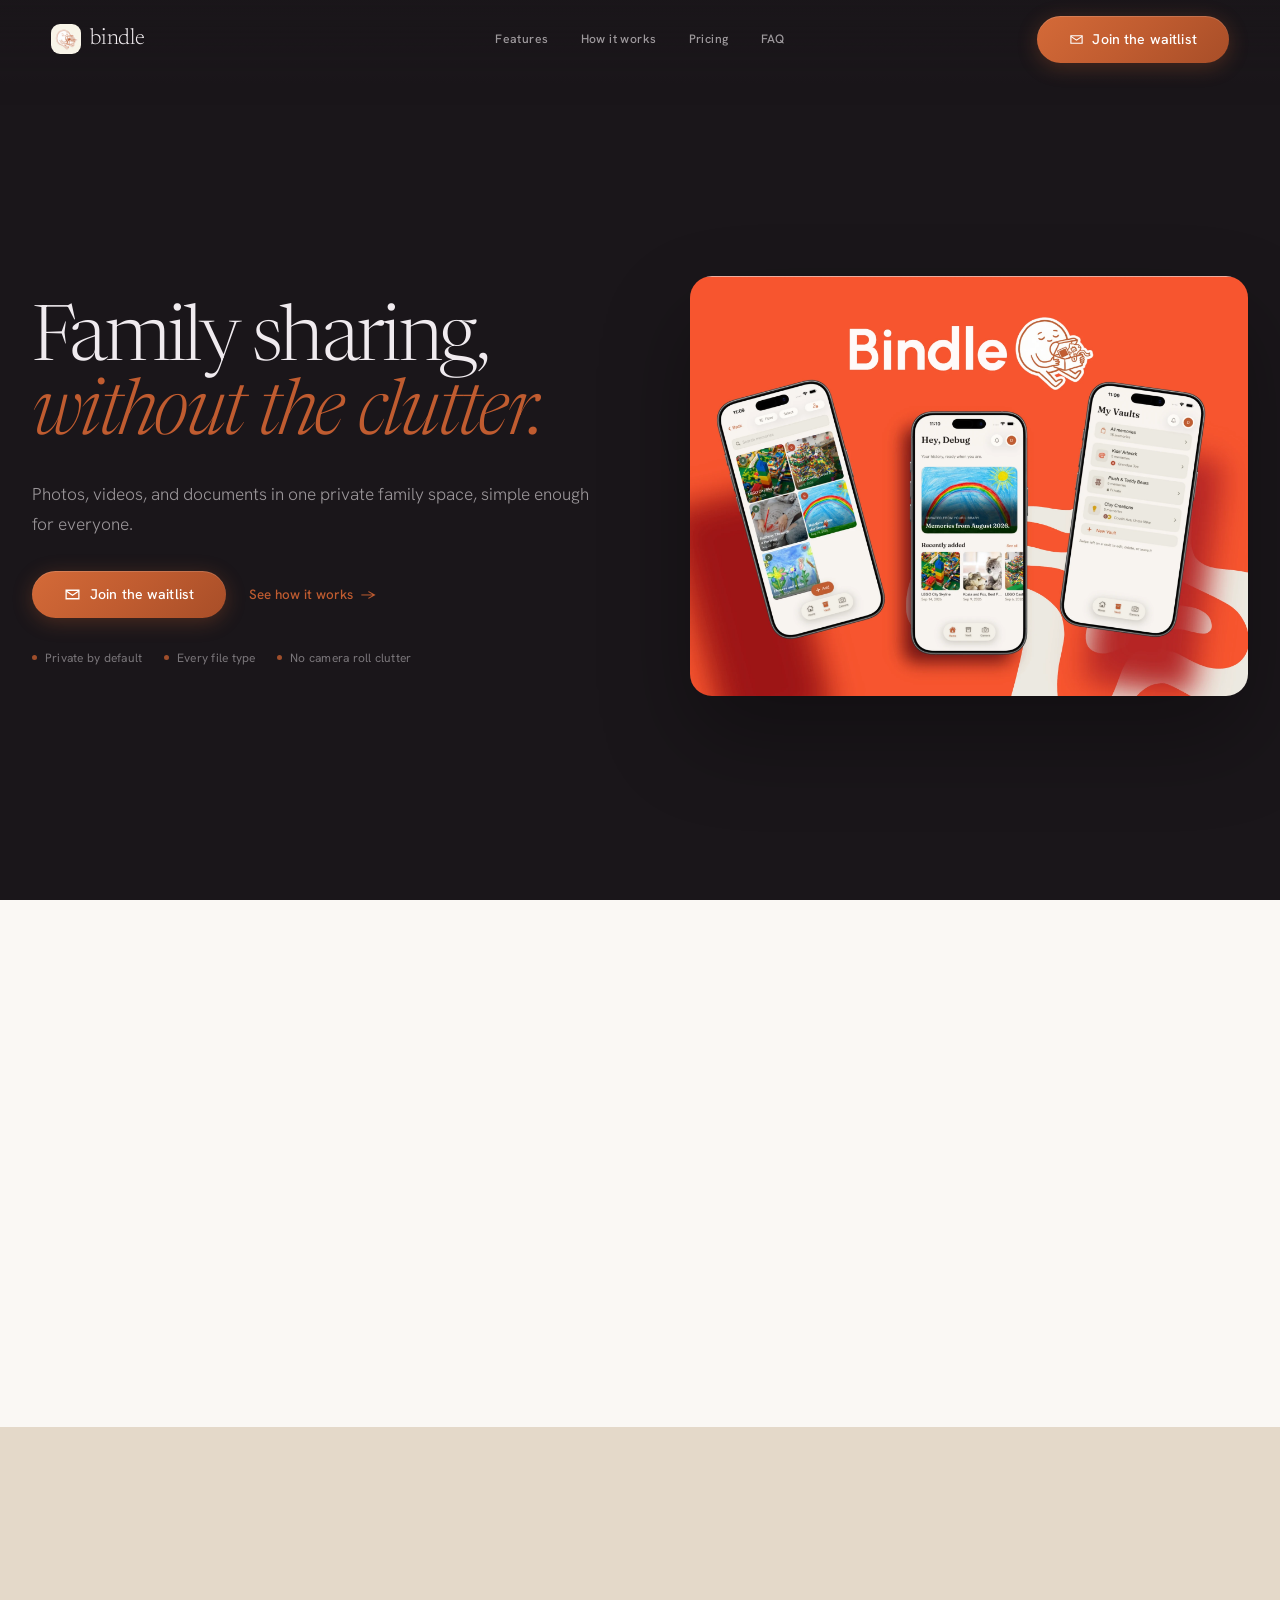
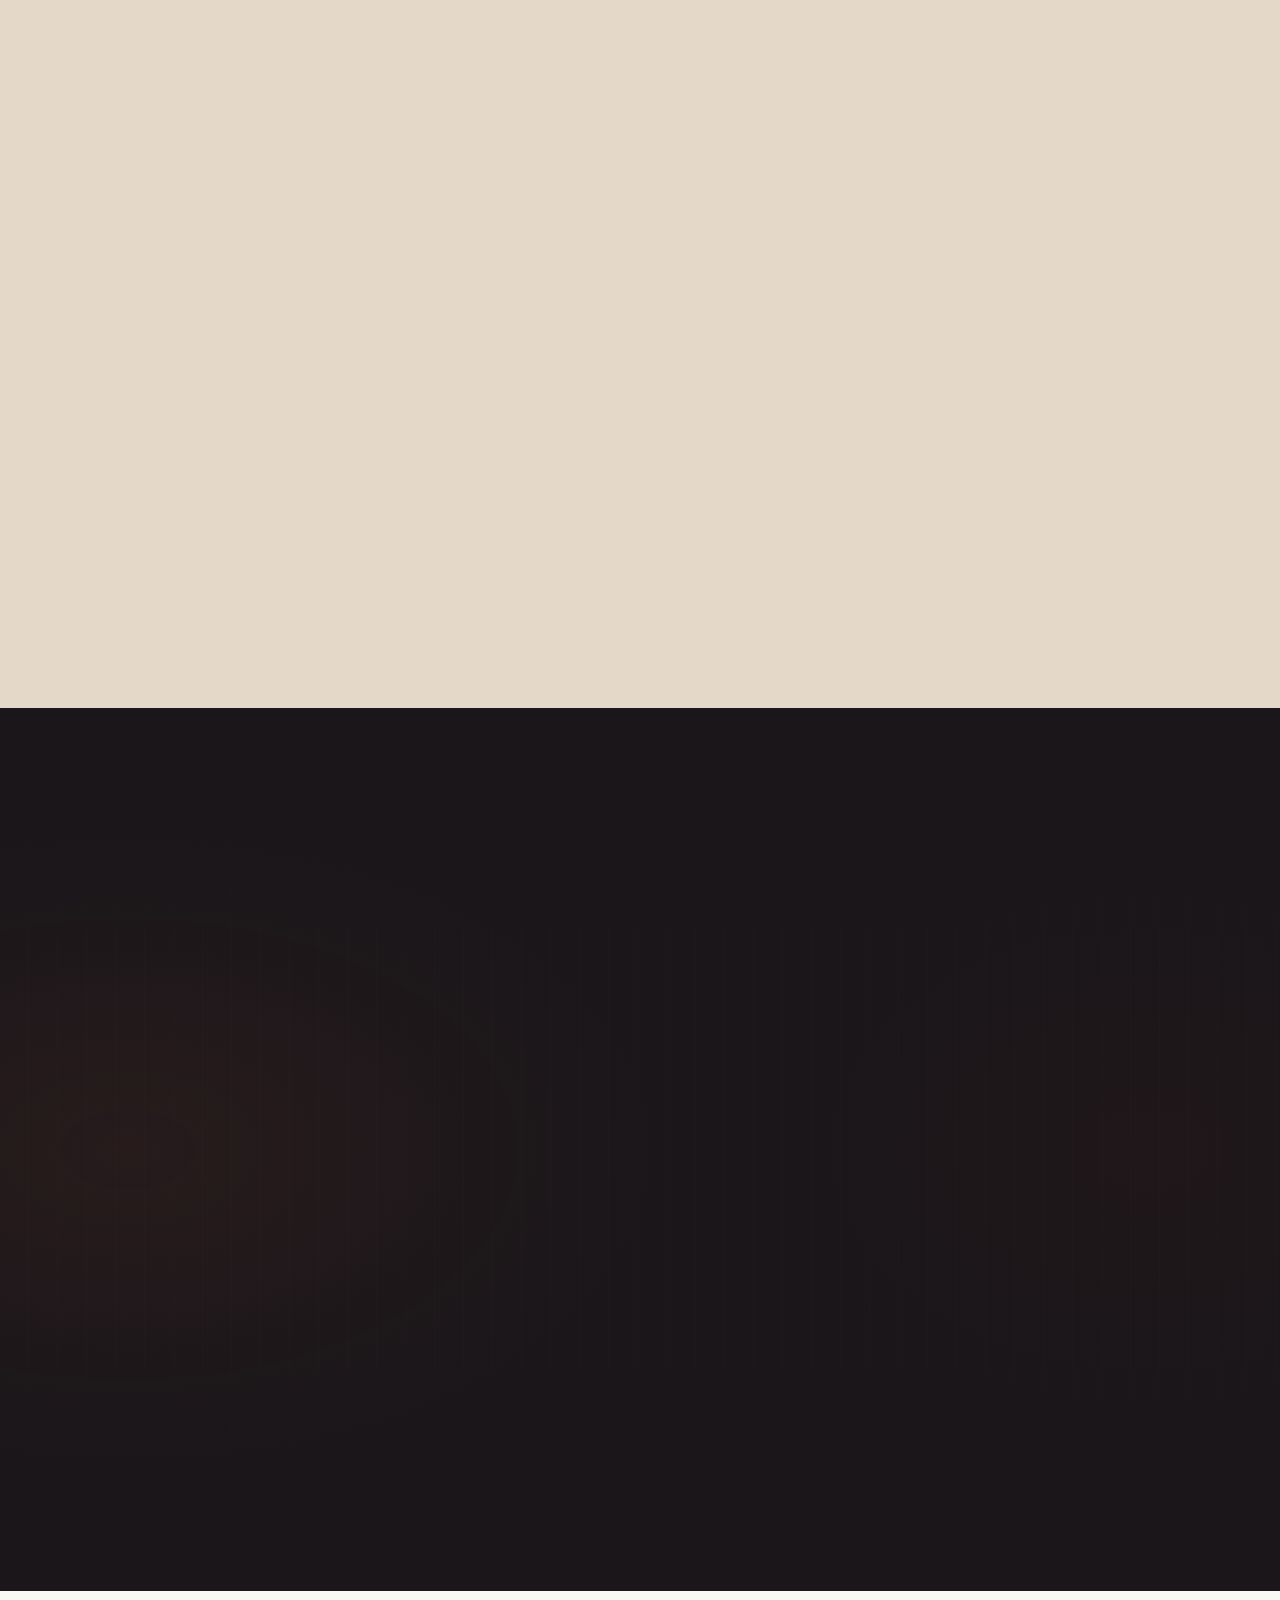
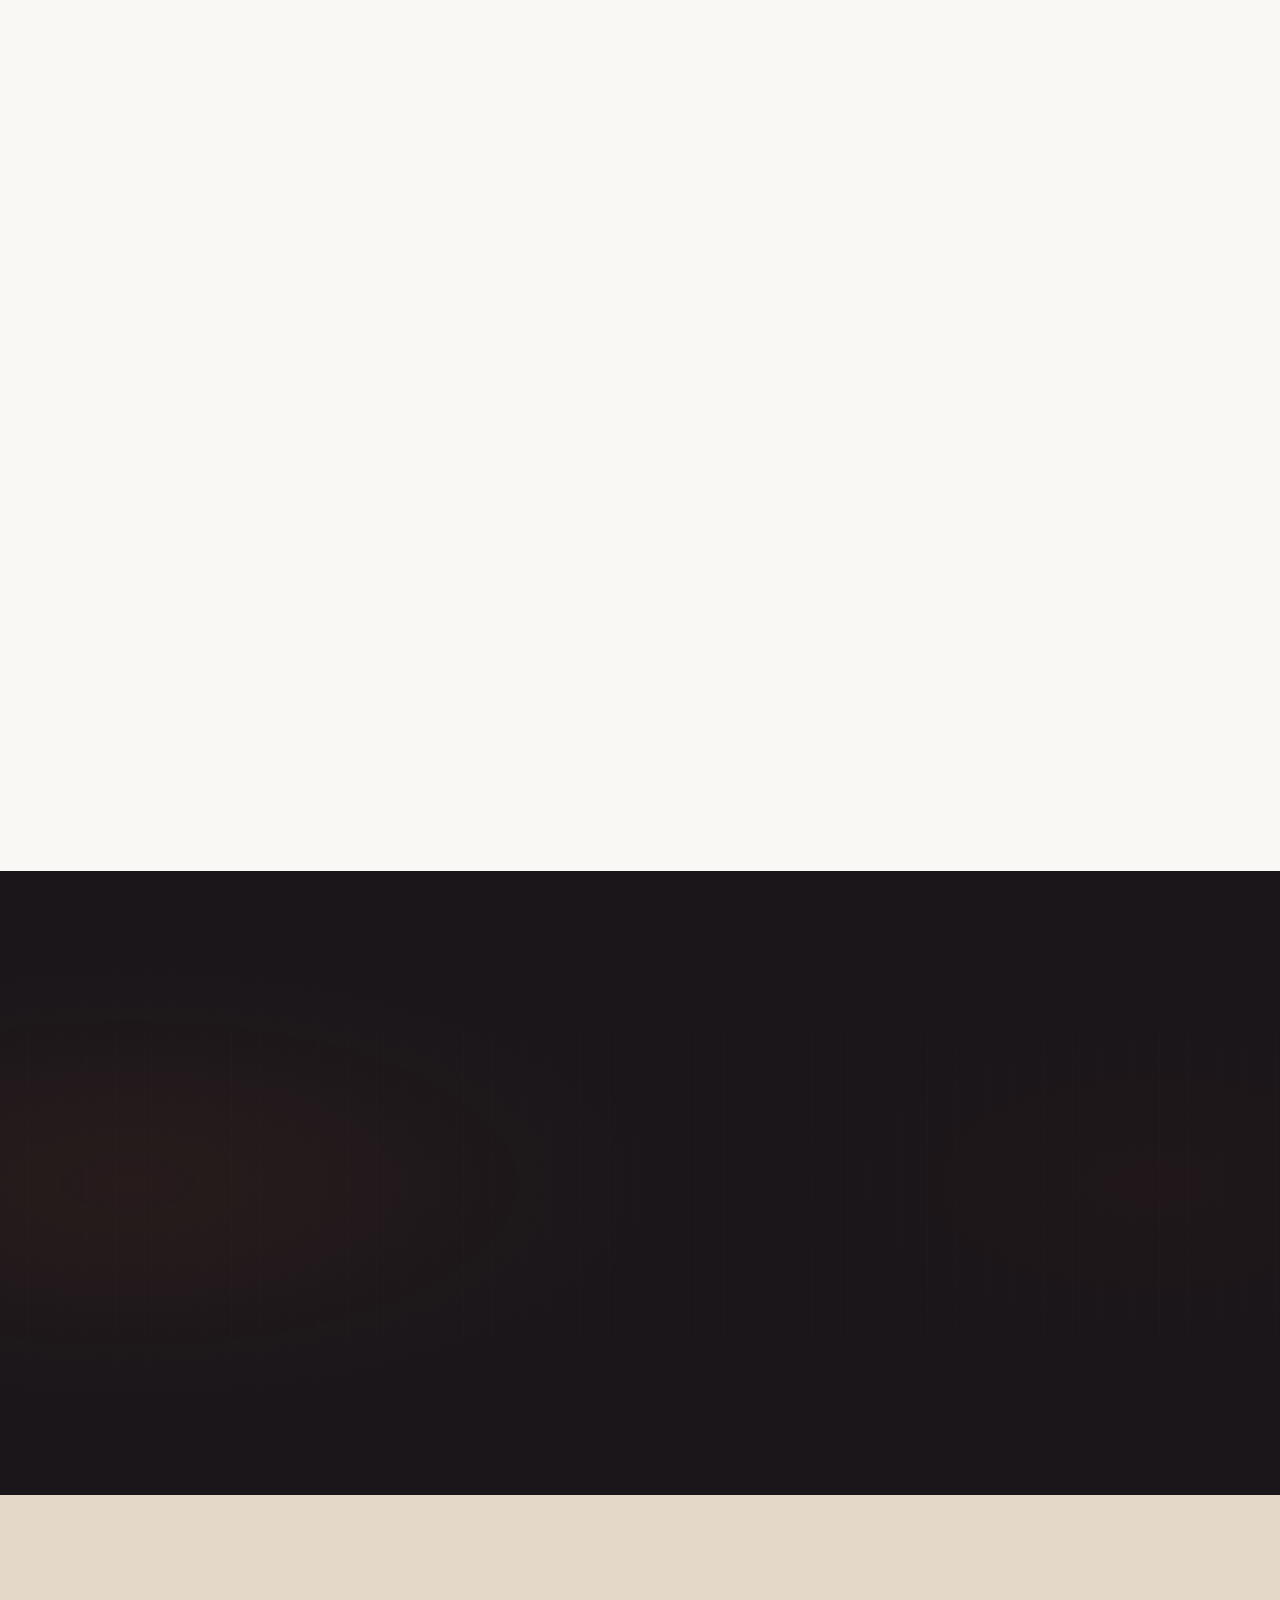
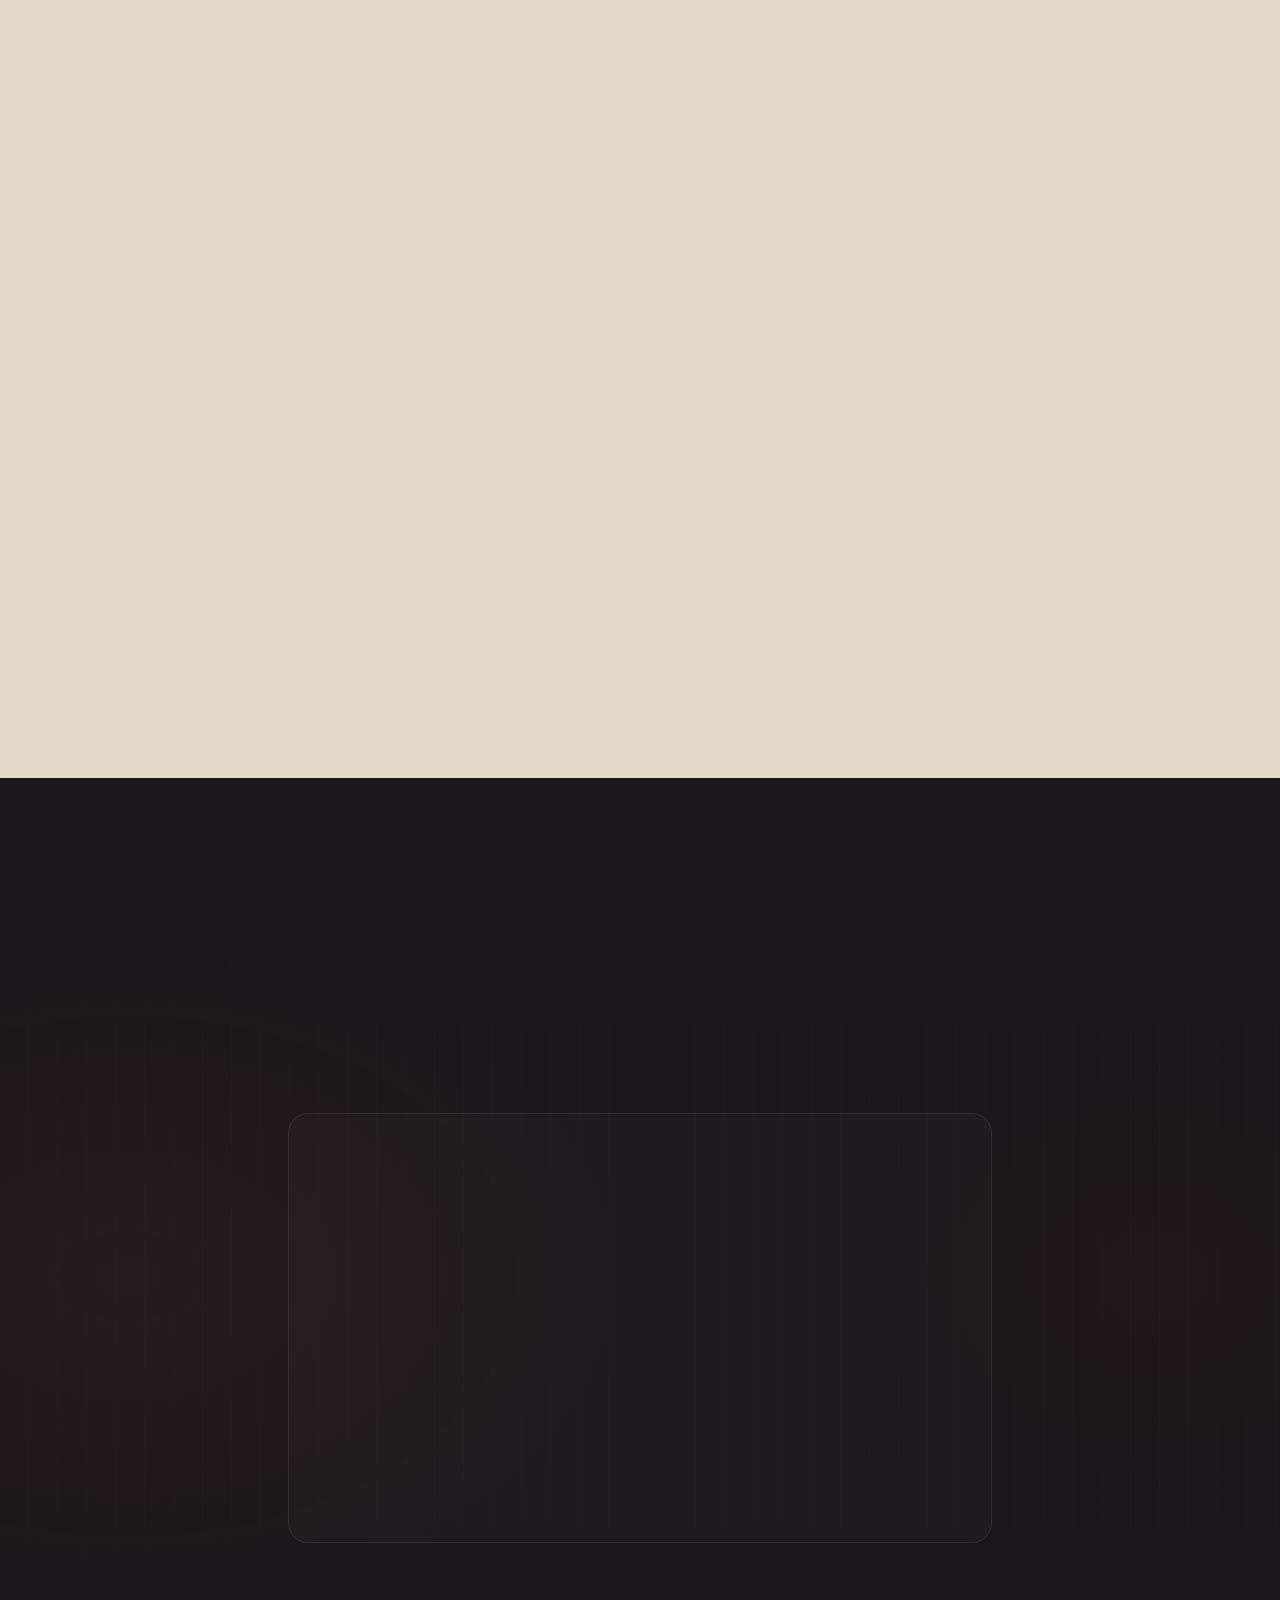
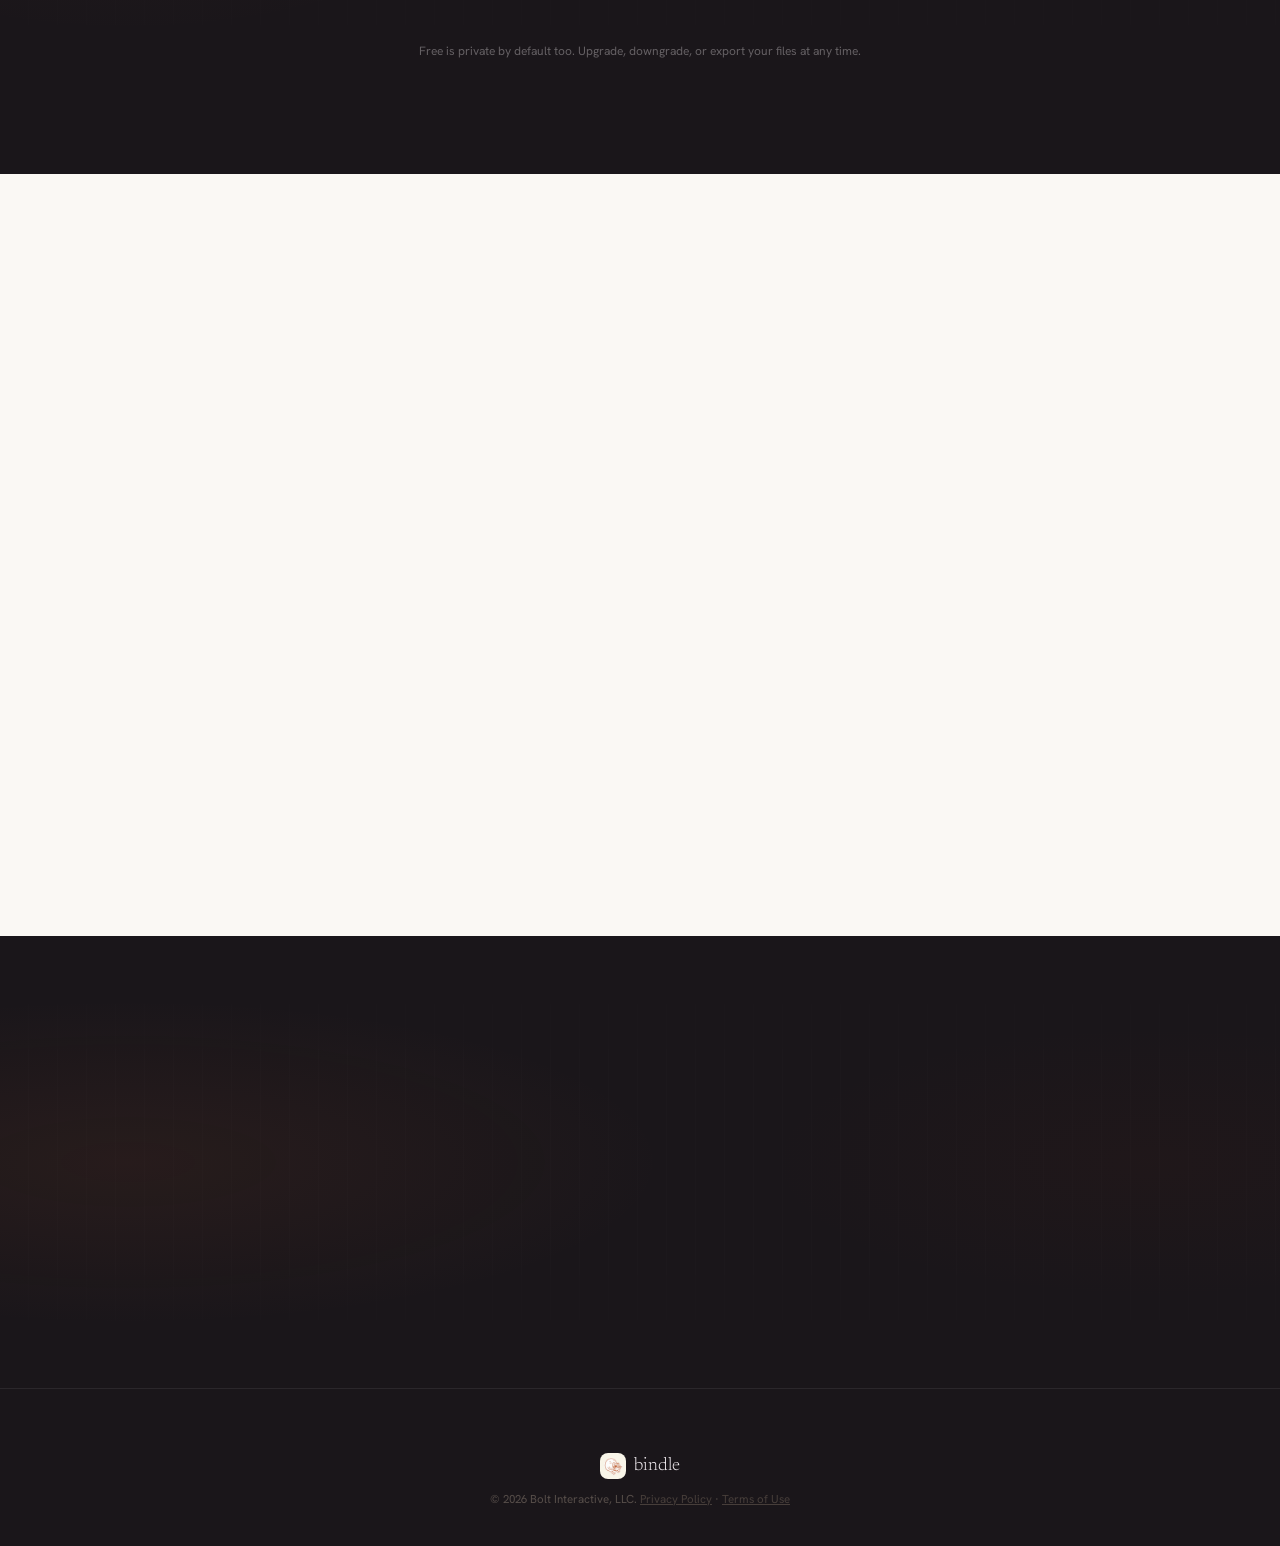
==== commit 892d28a2: "Merge branch 'main' into codex/landing-page-refresh" ====
--- a/index.html
+++ b/index.html
@@ -346,6 +346,6 @@
     turnstileSiteKey: '0x4AAAAAAEAP4qFyWYZn2Zbh'
   };
 </script>
-<script src="script.js"></script>
+<script src="script.js" integrity="sha384-CTftI41ZEB/Oj8pB1eNiH5JJCjoAihOC46HuhhXPRu0VOkXctW56ovZQukbuFXyQ"></script>
 </body>
 </html>
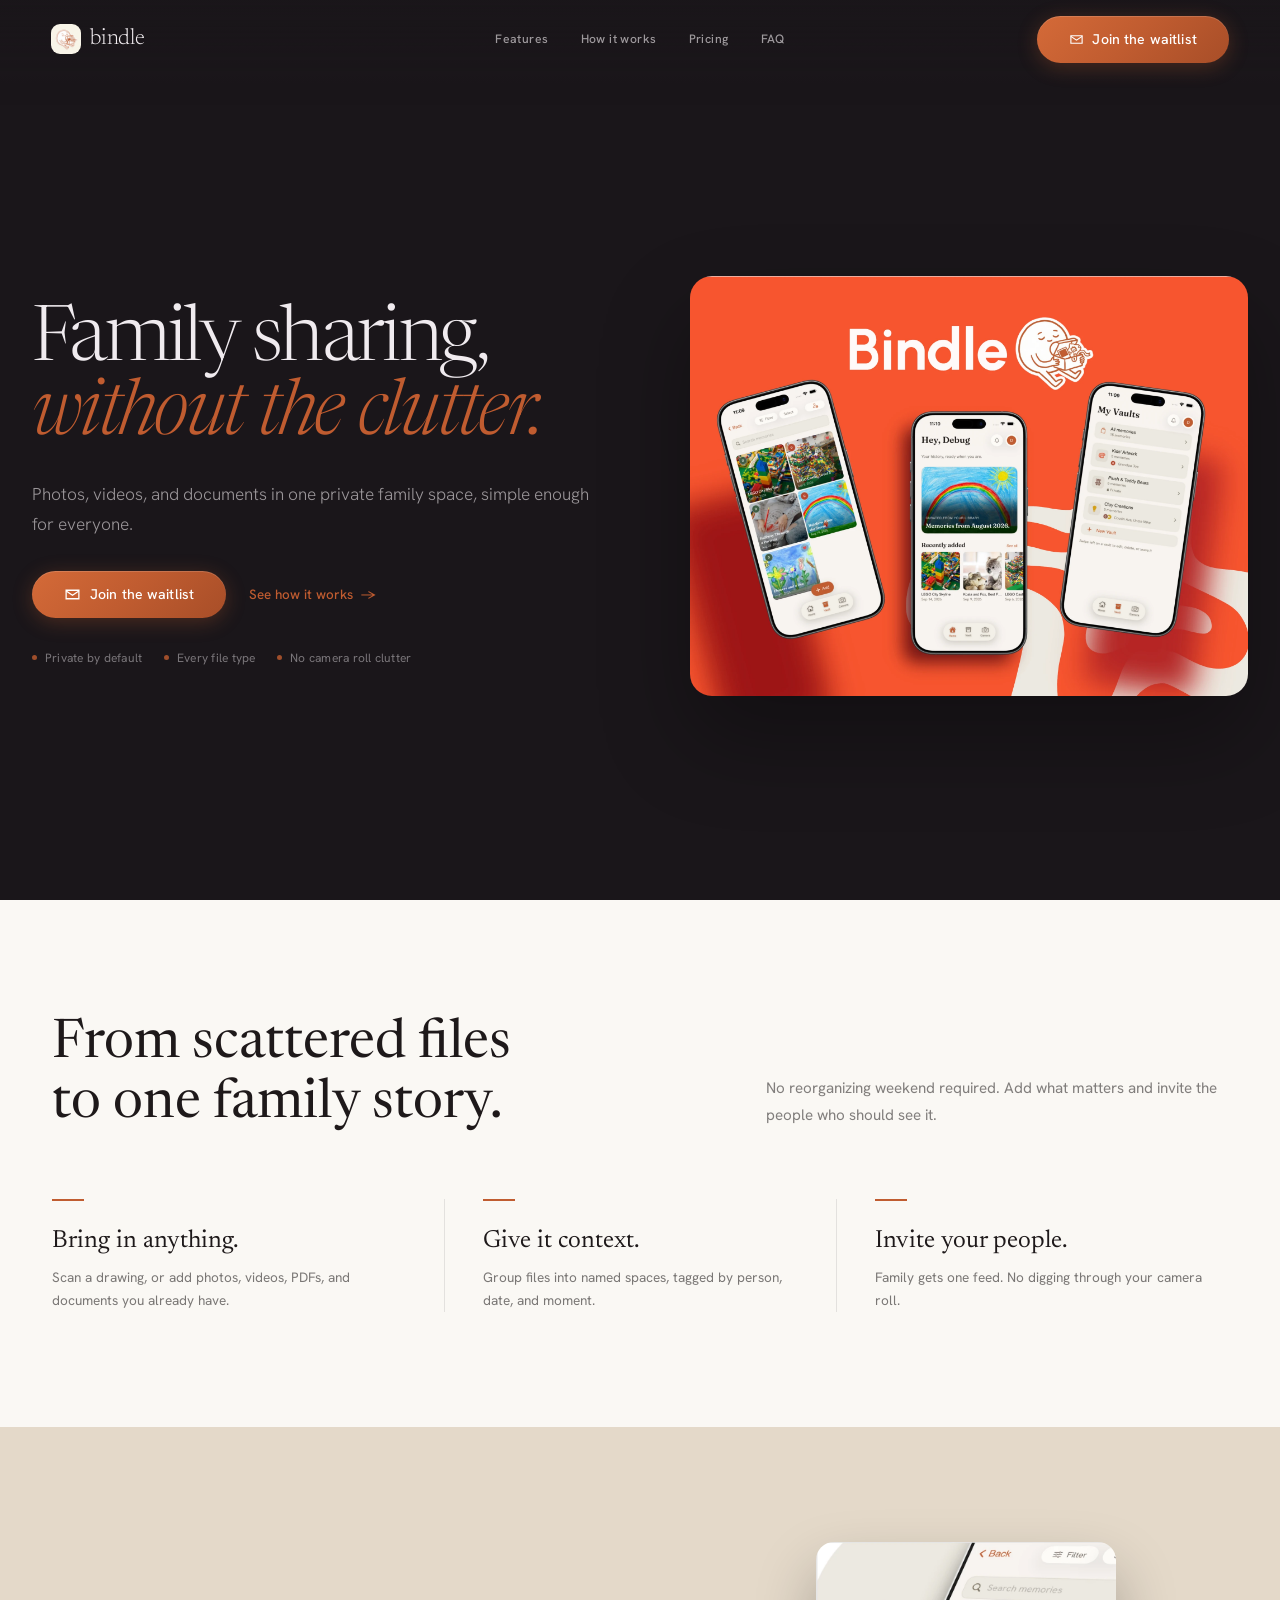
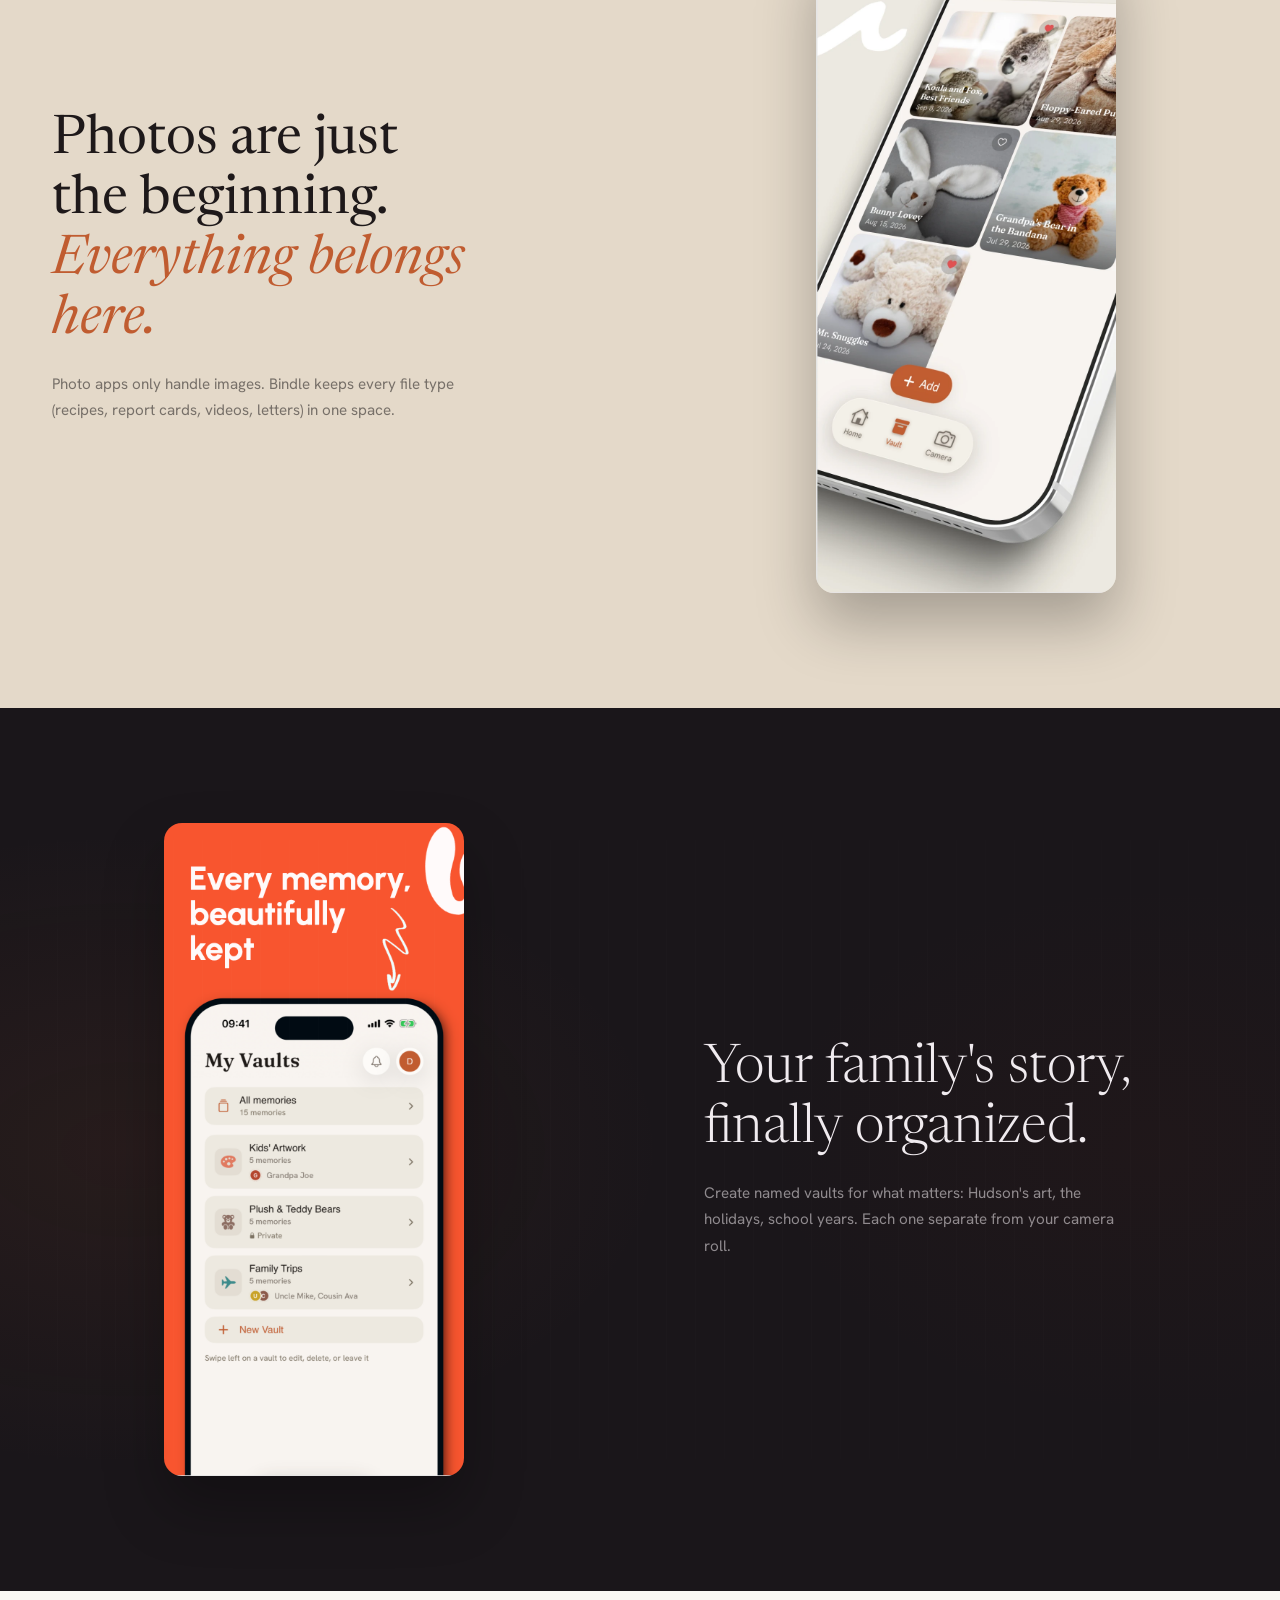
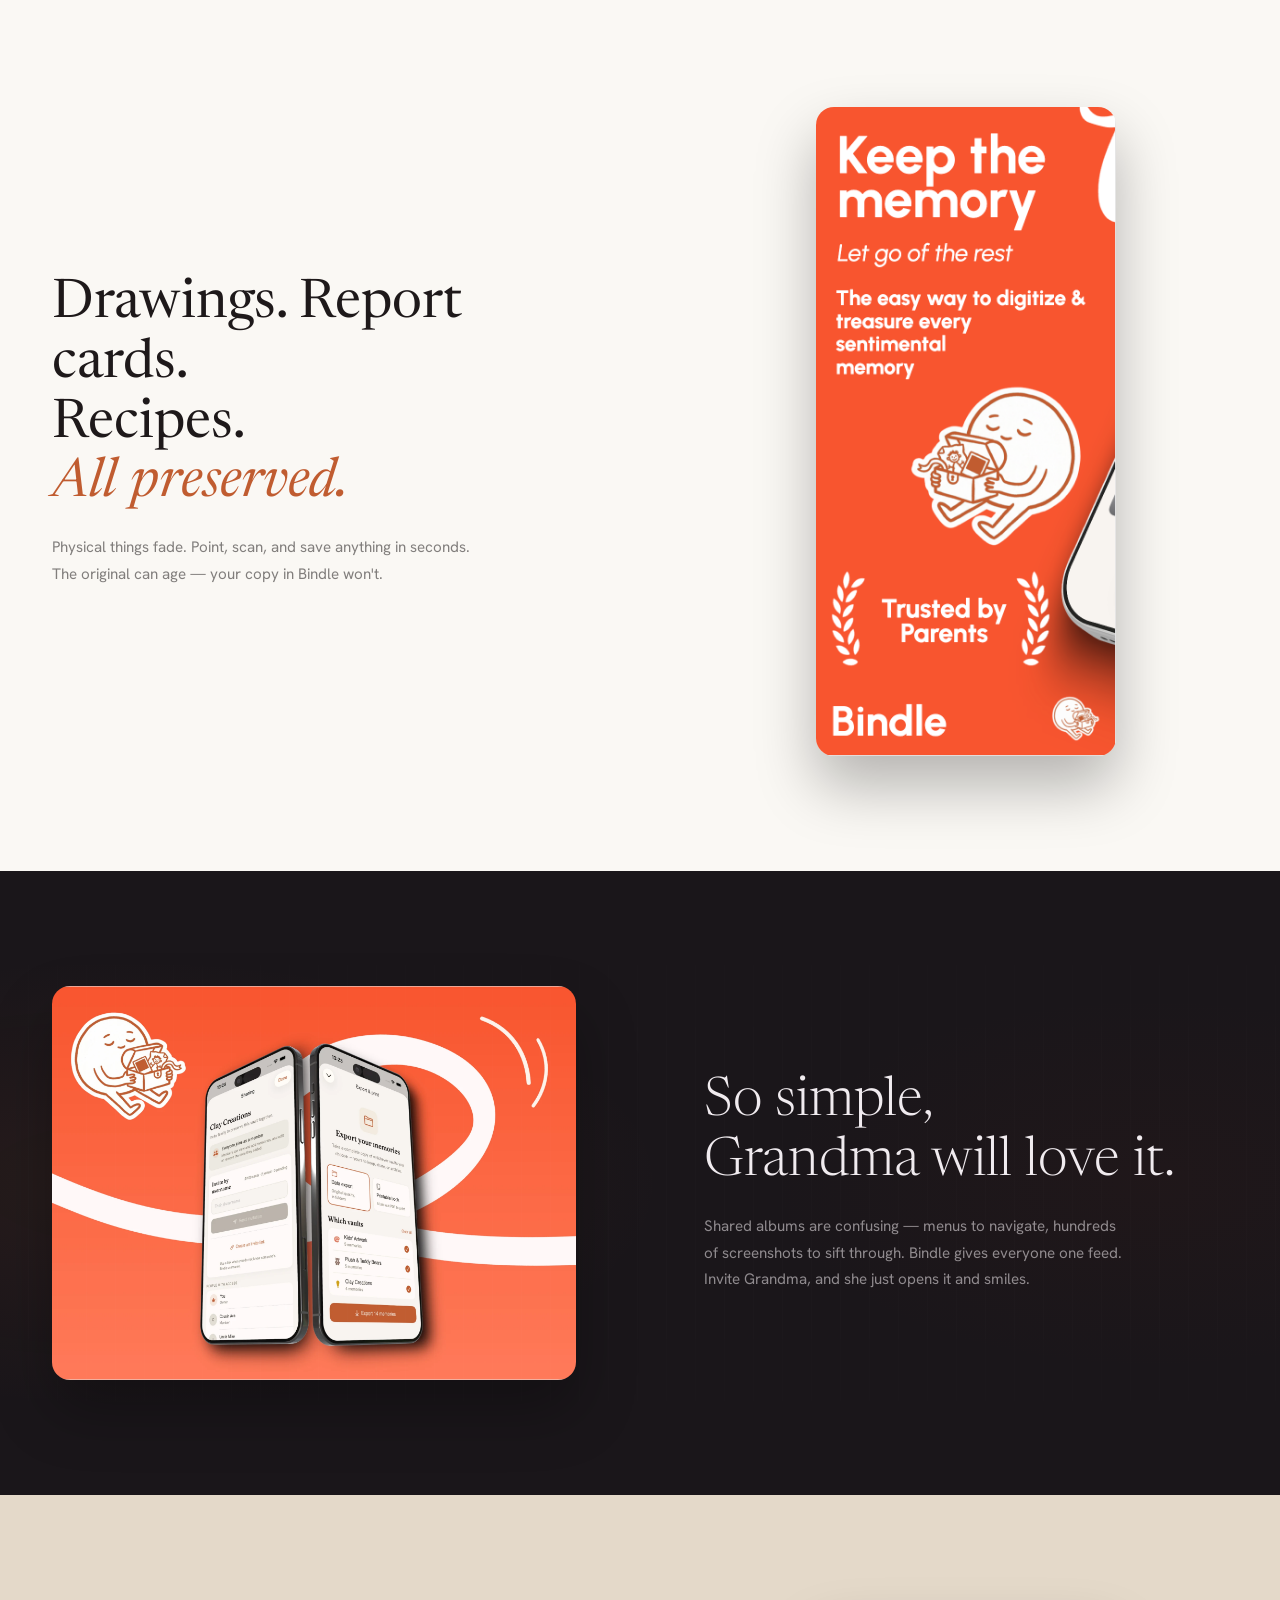
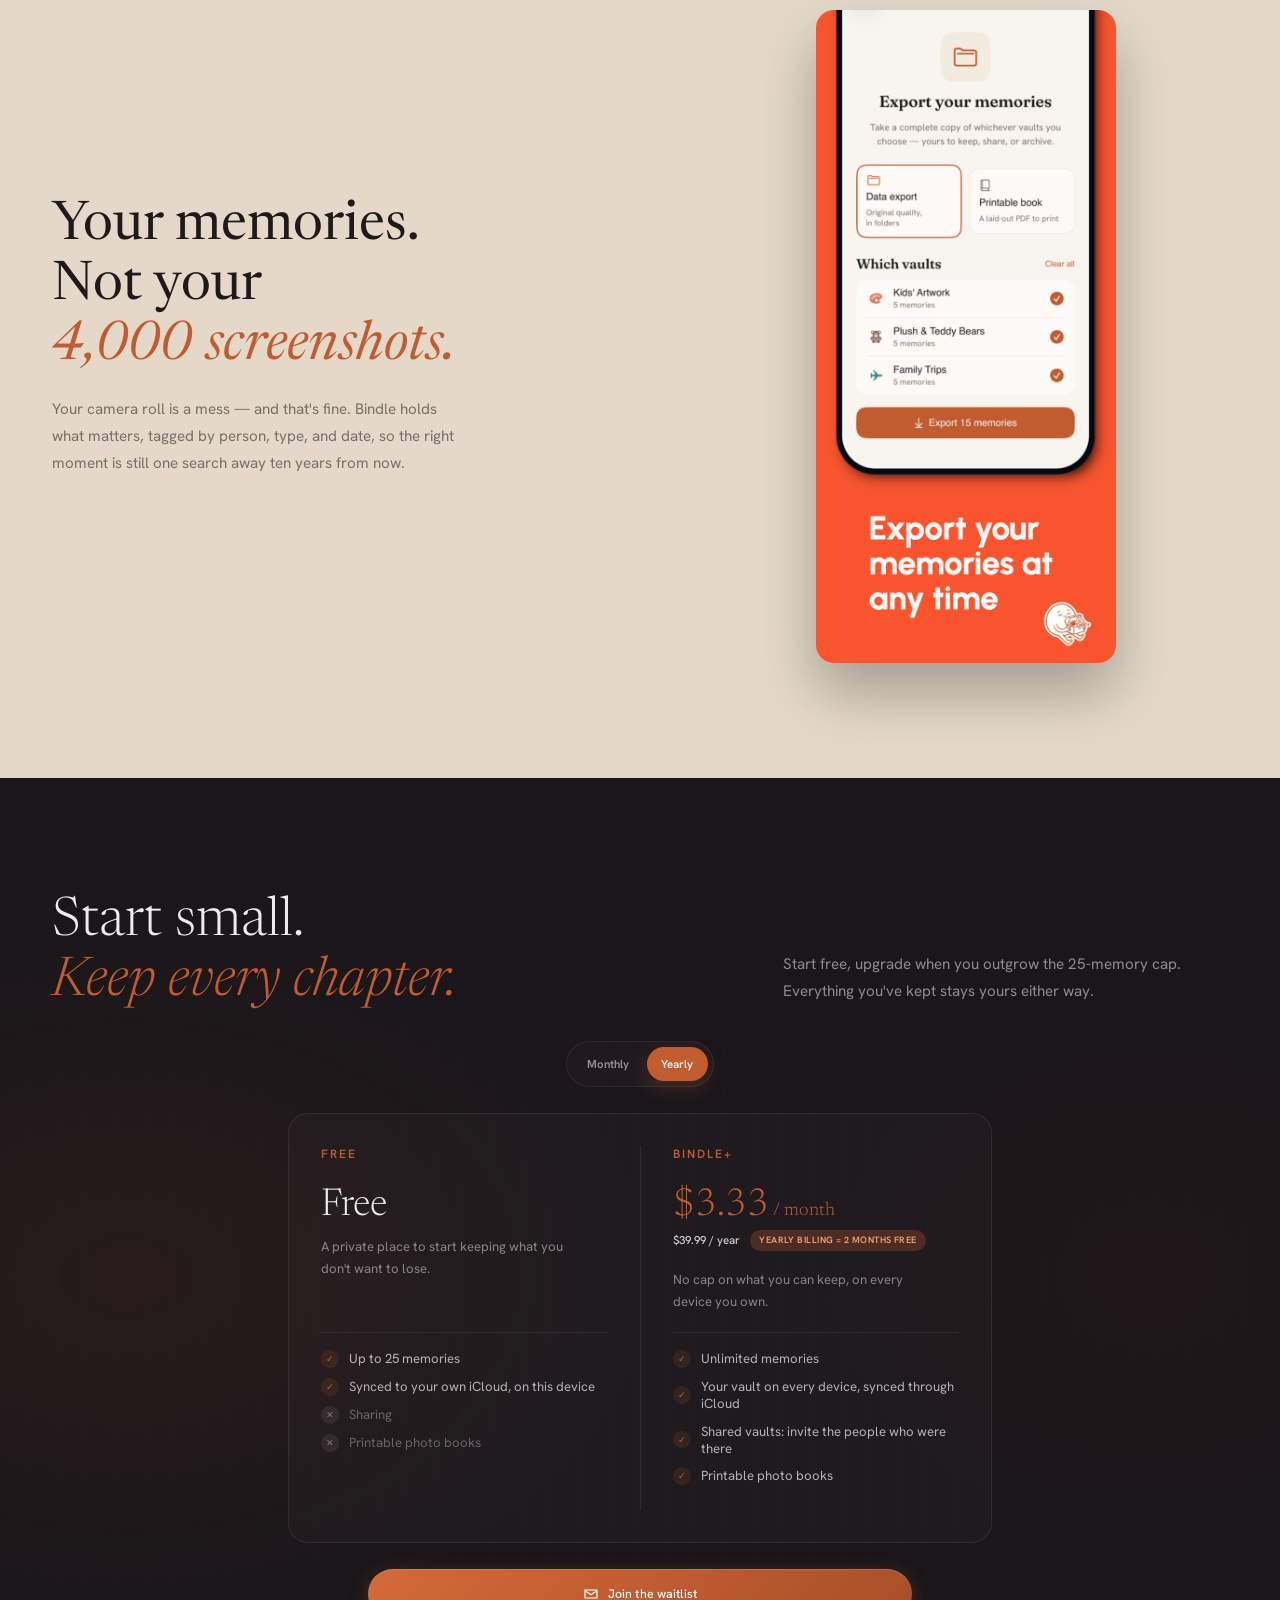
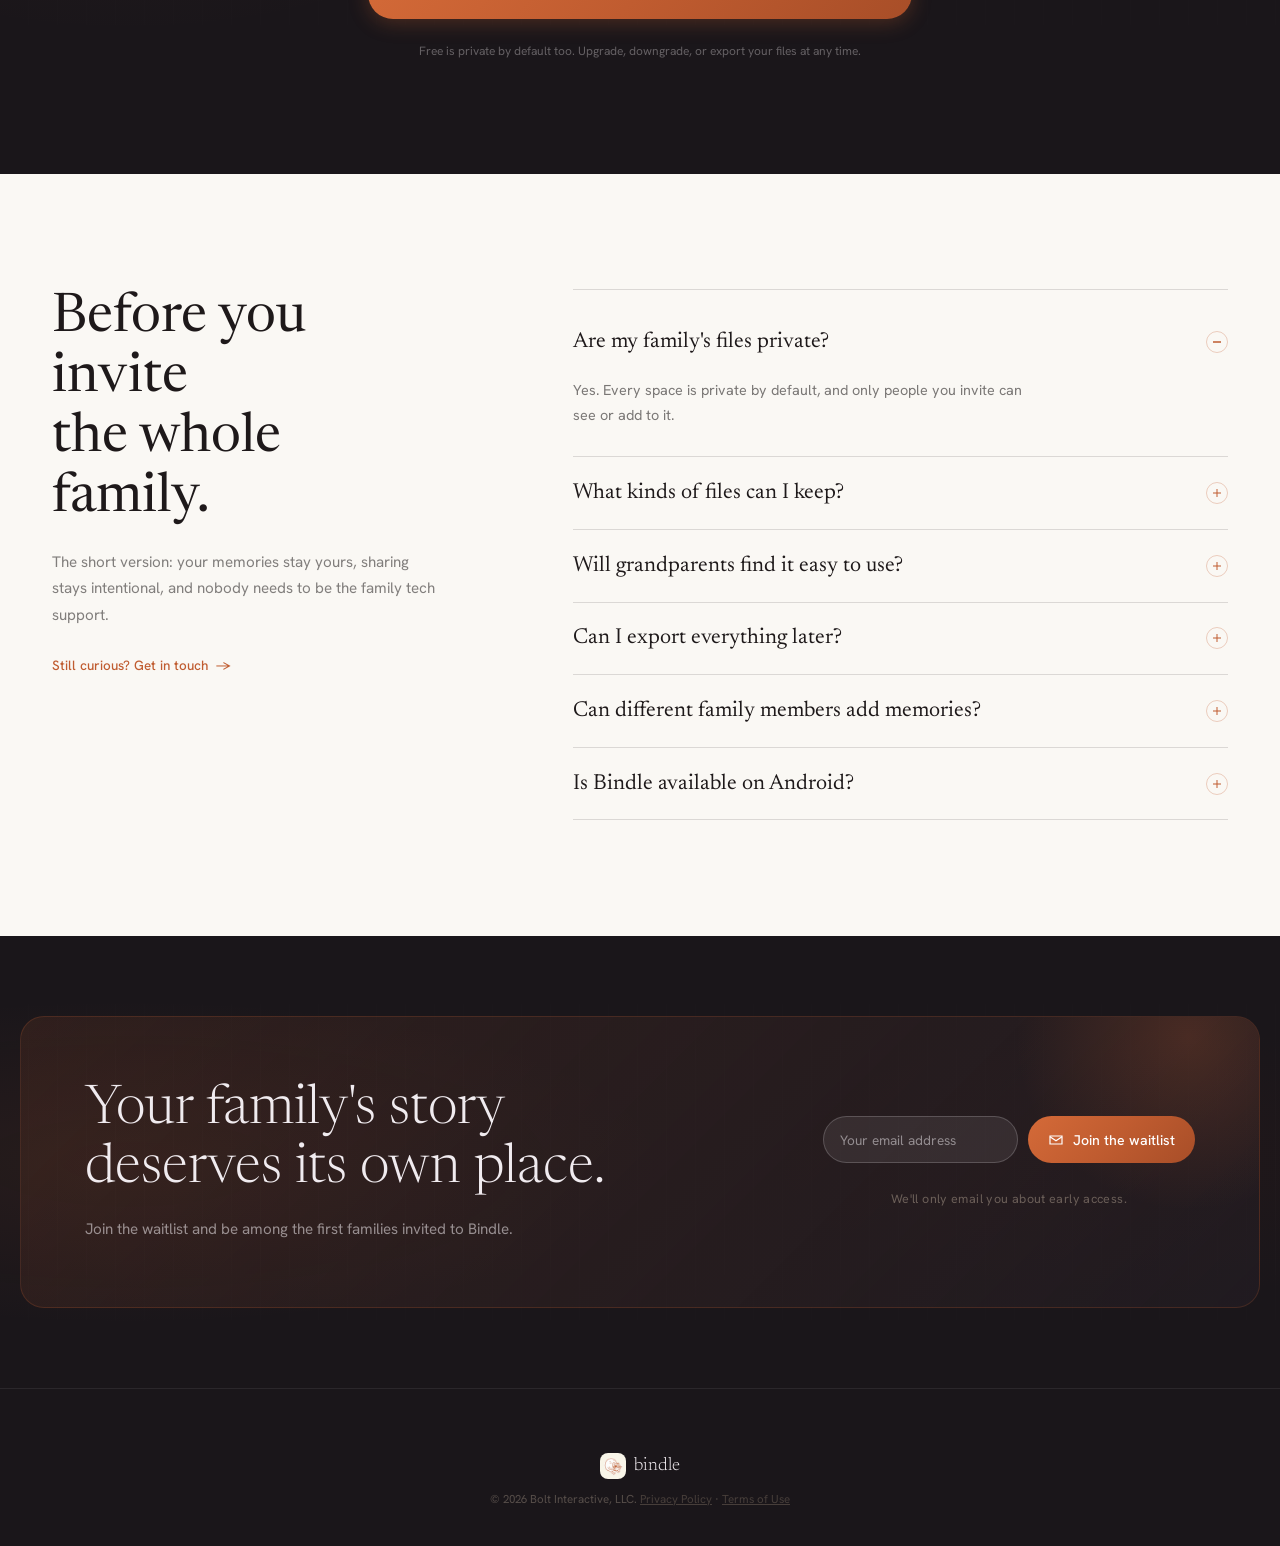
==== commit a46ee05d: "Fix stale SRI hash blocking script.js site-wide script.js changed during last night's merge but the " ====
--- a/index.html
+++ b/index.html
@@ -346,6 +346,6 @@
     turnstileSiteKey: '0x4AAAAAAEAP4qFyWYZn2Zbh'
   };
 </script>
-<script src="script.js" integrity="sha384-CTftI41ZEB/Oj8pB1eNiH5JJCjoAihOC46HuhhXPRu0VOkXctW56ovZQukbuFXyQ"></script>
+<script src="script.js" integrity="sha384-a2bwQEItqtDntHeQSmYTyXe6c155NSsn45Wa2aHeSK8e2fVu/oJ8o9N6GzE+oWoA"></script>
 </body>
 </html>
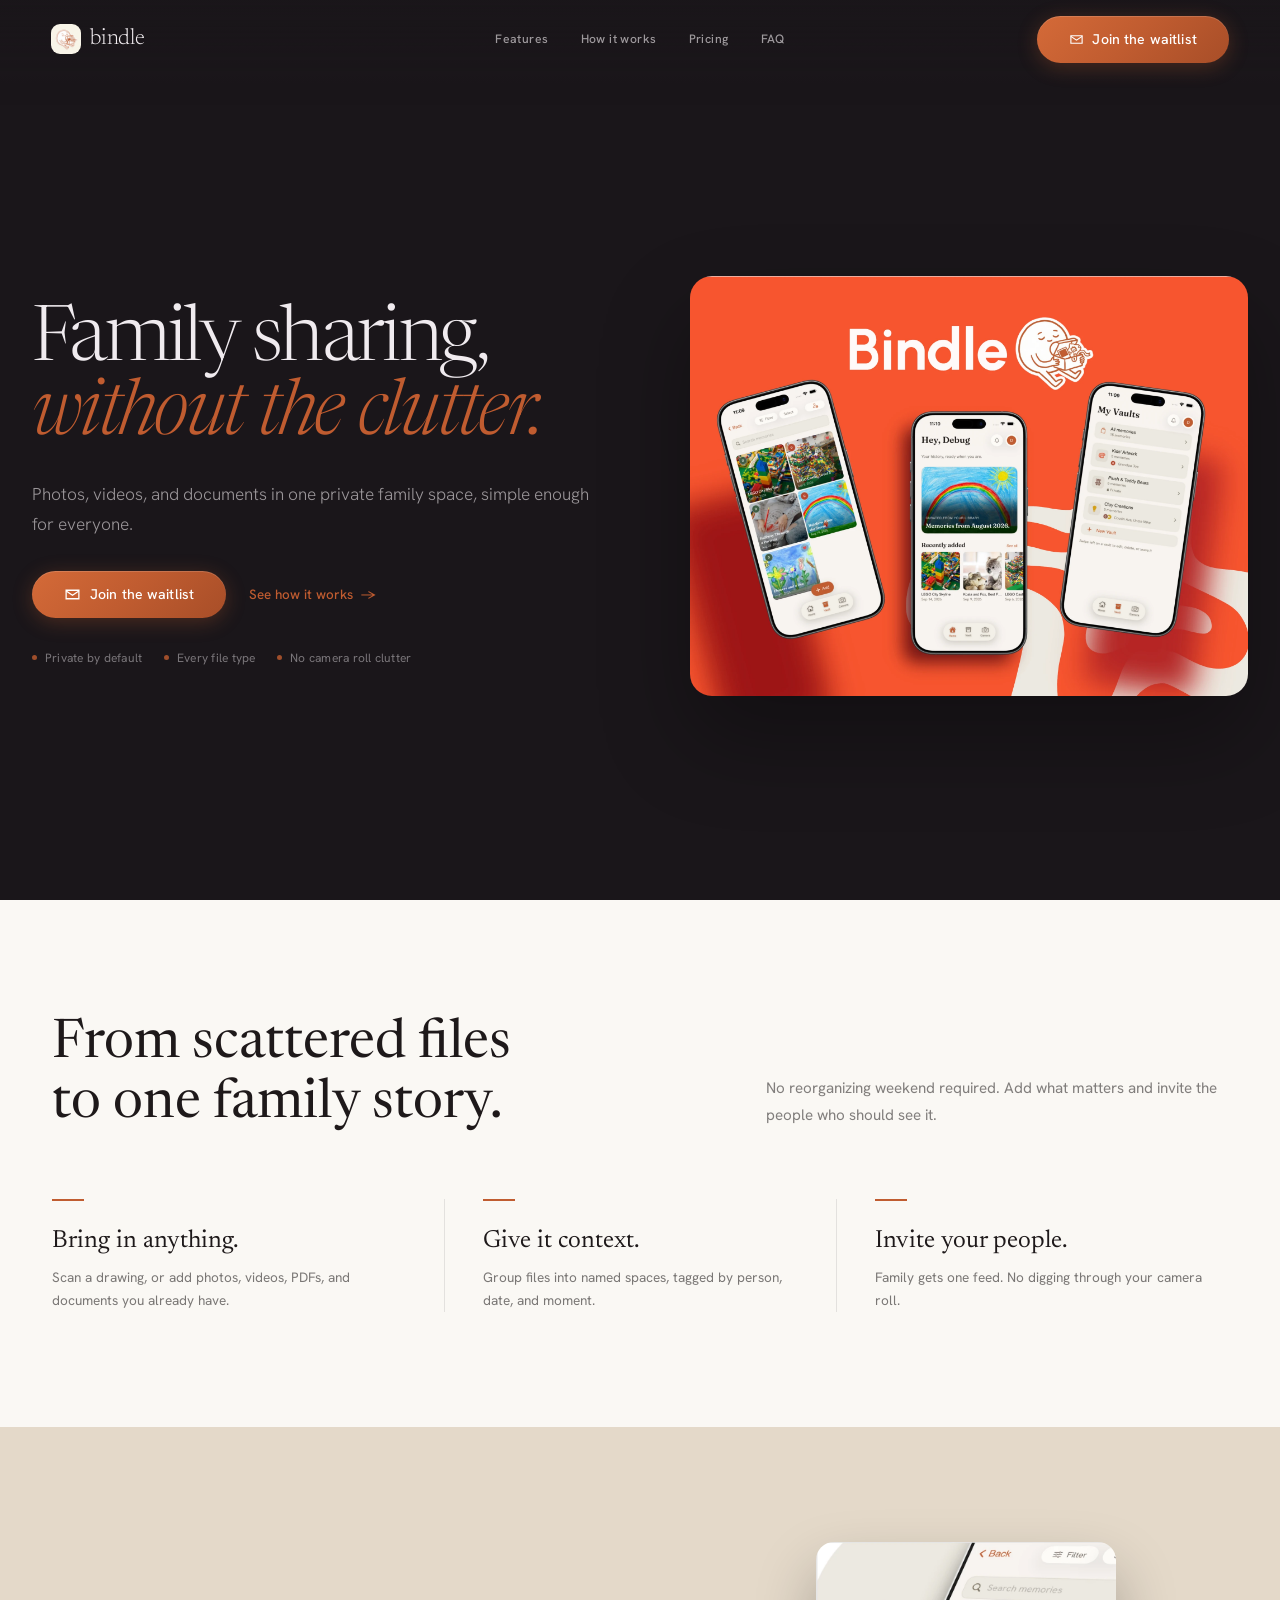
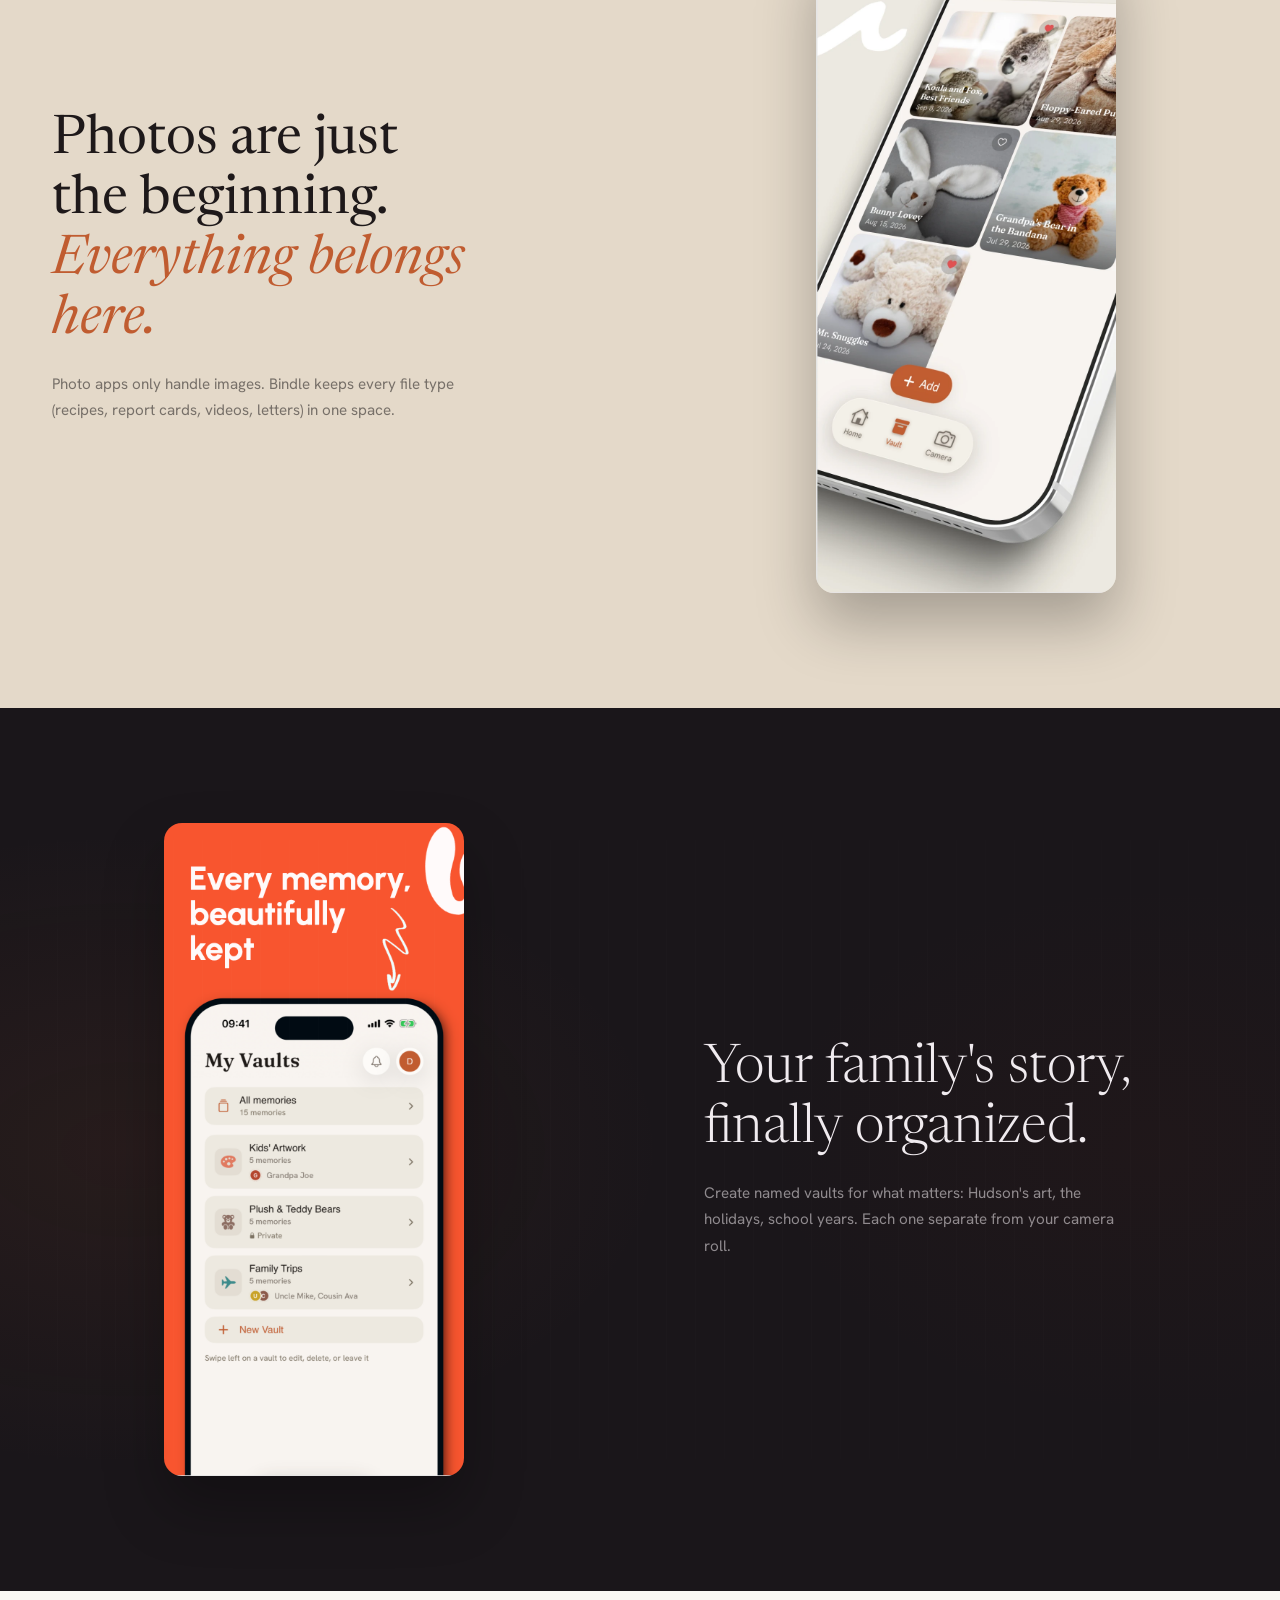
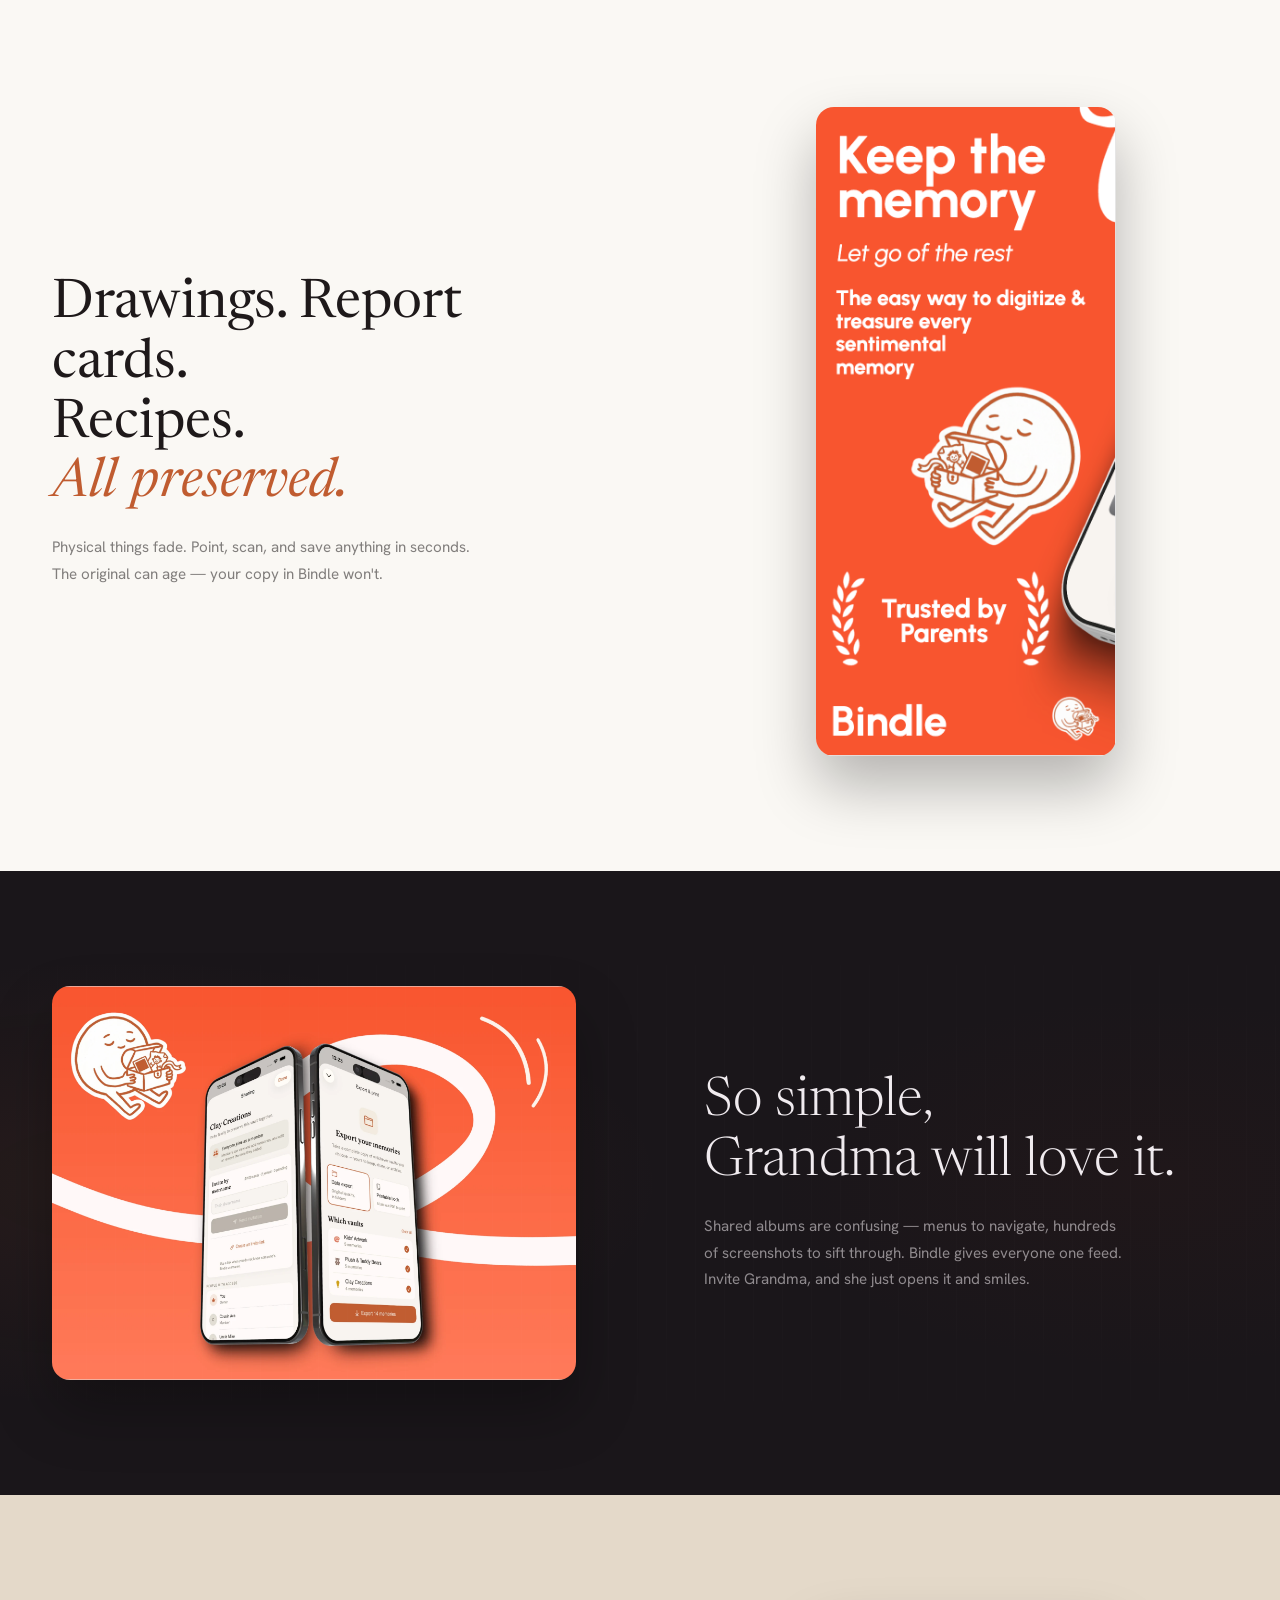
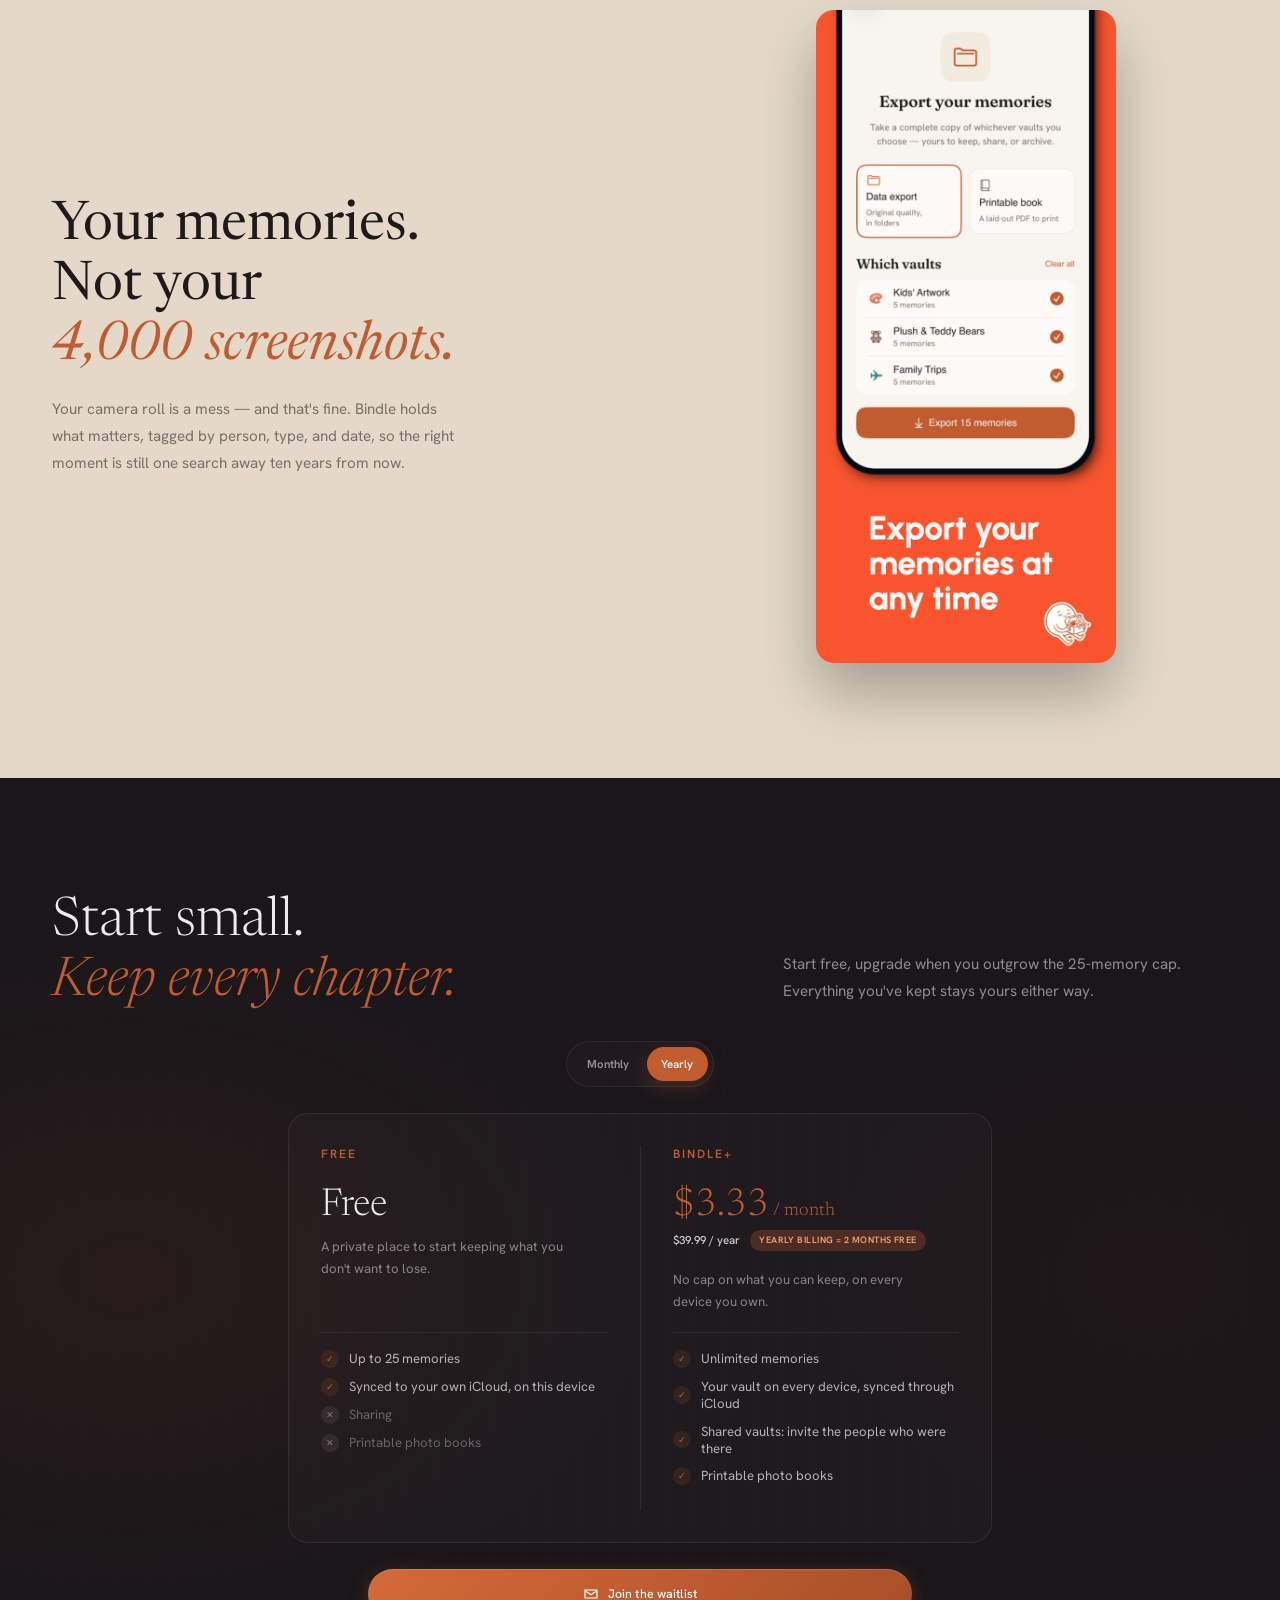
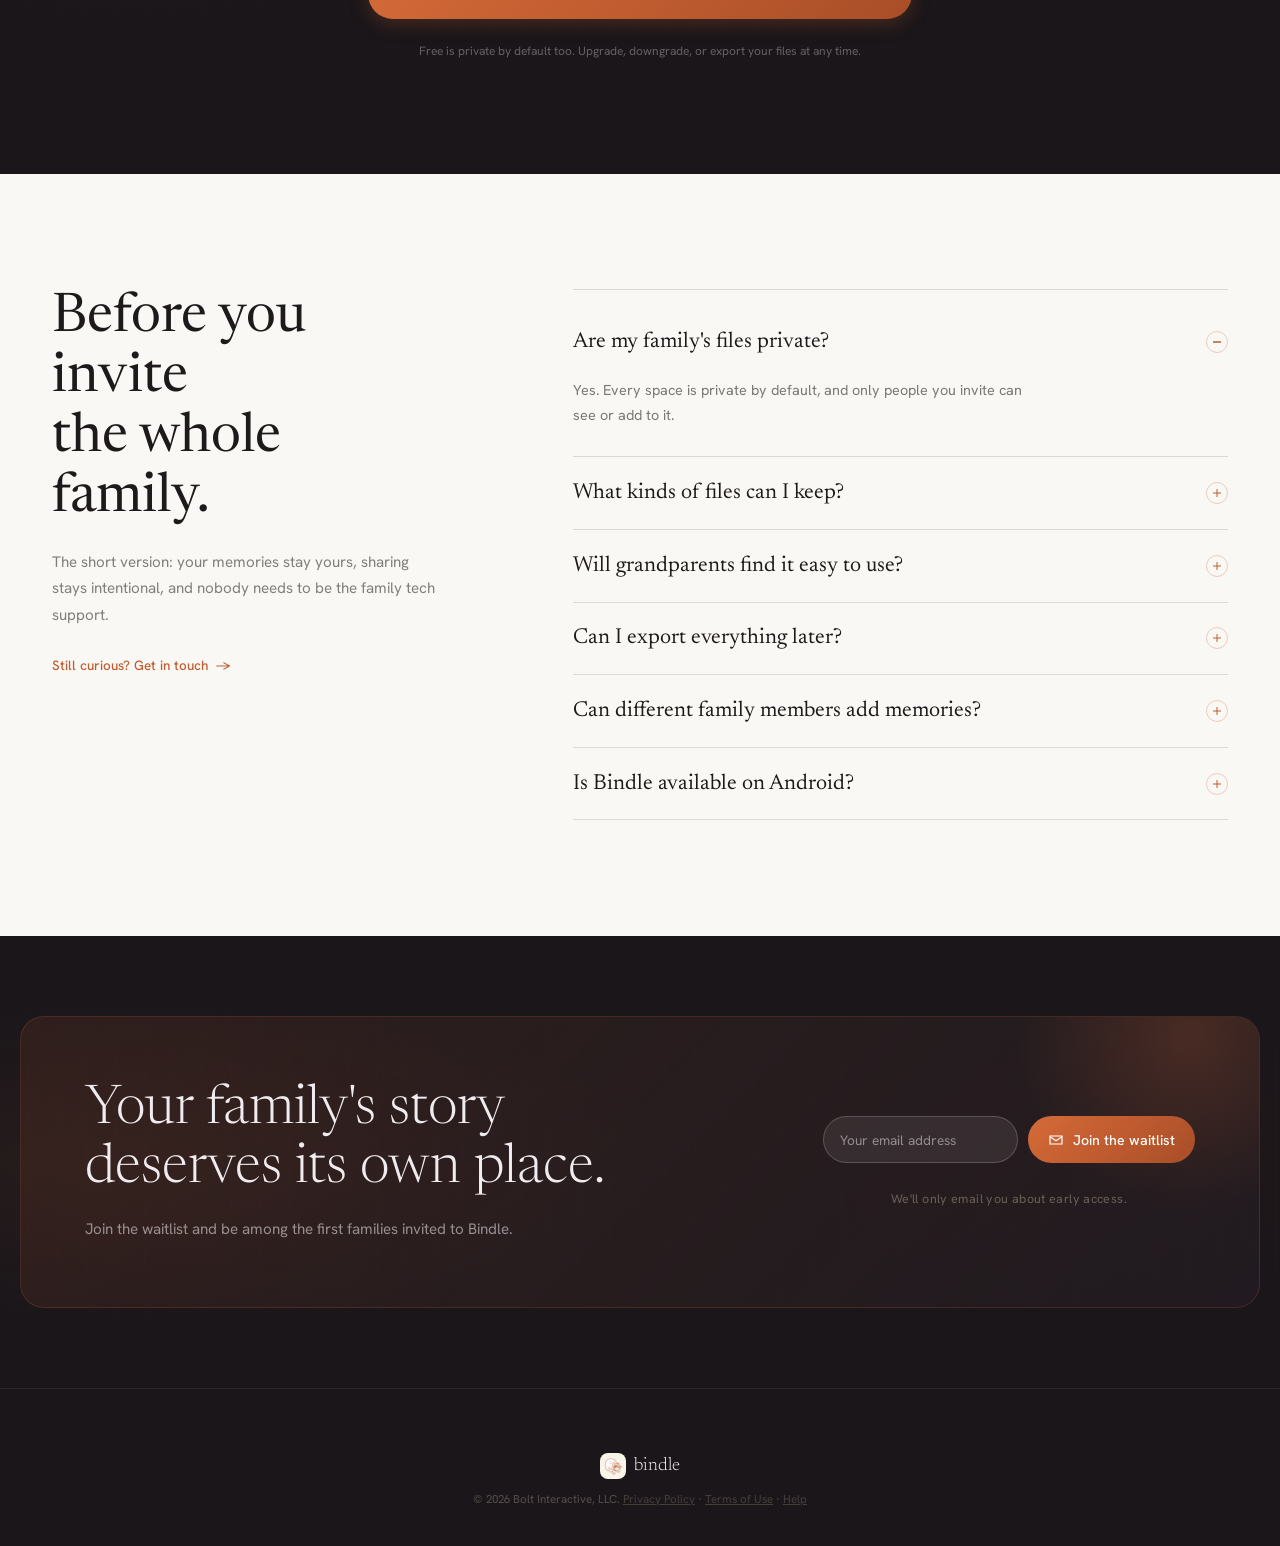
==== commit 907763a2: "Add Help link to site footer Links to the existing app/support.html page (support@heybindle.com).  C" ====
--- a/index.html
+++ b/index.html
@@ -338,7 +338,7 @@
     <img class="footer-mark" src="img/bindle-mark.png" width="26" height="26" alt="" aria-hidden="true" />
     <span class="footer-name">bindle</span>
   </div>
-  <p class="footer-copy">© 2026 Bolt Interactive, LLC. <a href="privacy.html" style="color: var(--text-muted); text-decoration: underline;">Privacy Policy</a> · <a href="terms.html" style="color: var(--text-muted); text-decoration: underline;">Terms of Use</a></p>
+  <p class="footer-copy">© 2026 Bolt Interactive, LLC. <a href="privacy.html" style="color: var(--text-muted); text-decoration: underline;">Privacy Policy</a> · <a href="terms.html" style="color: var(--text-muted); text-decoration: underline;">Terms of Use</a> · <a href="app/support.html" style="color: var(--text-muted); text-decoration: underline;">Help</a></p>
 </footer>
 
 <script>
